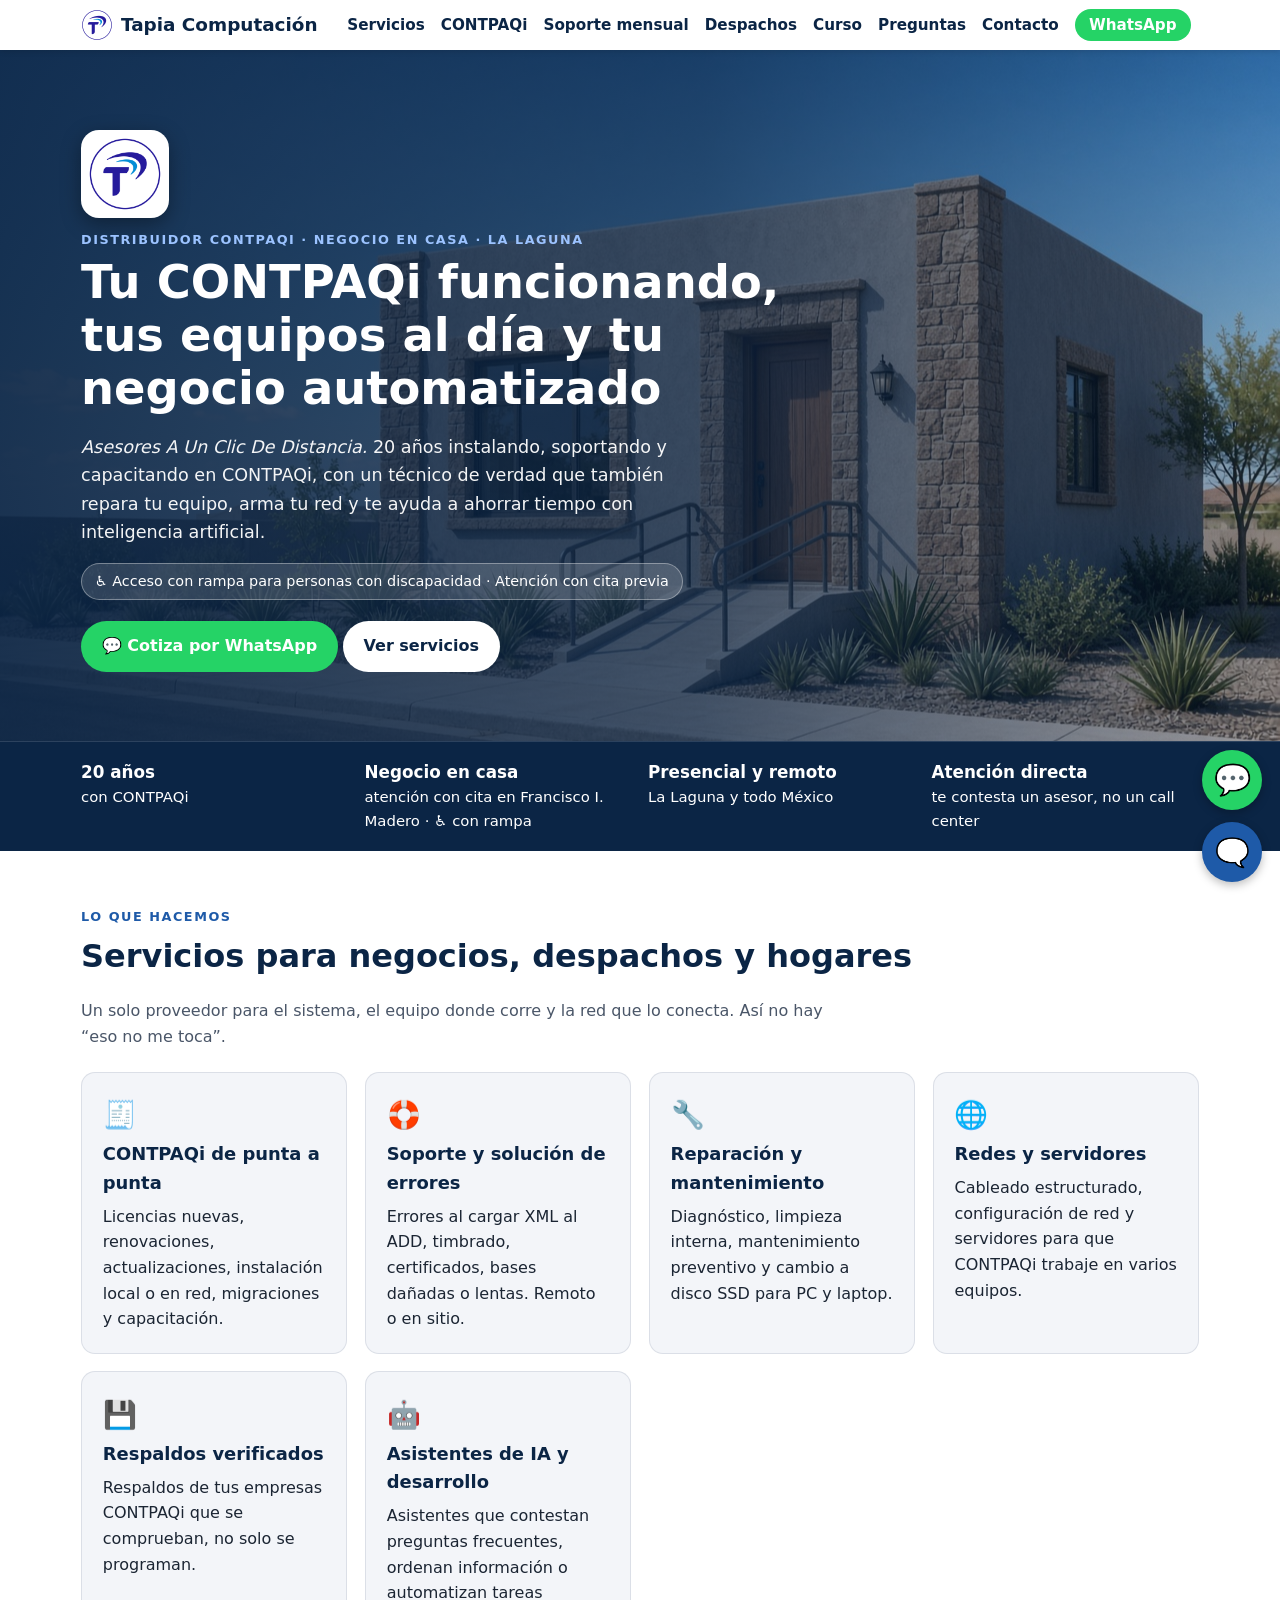
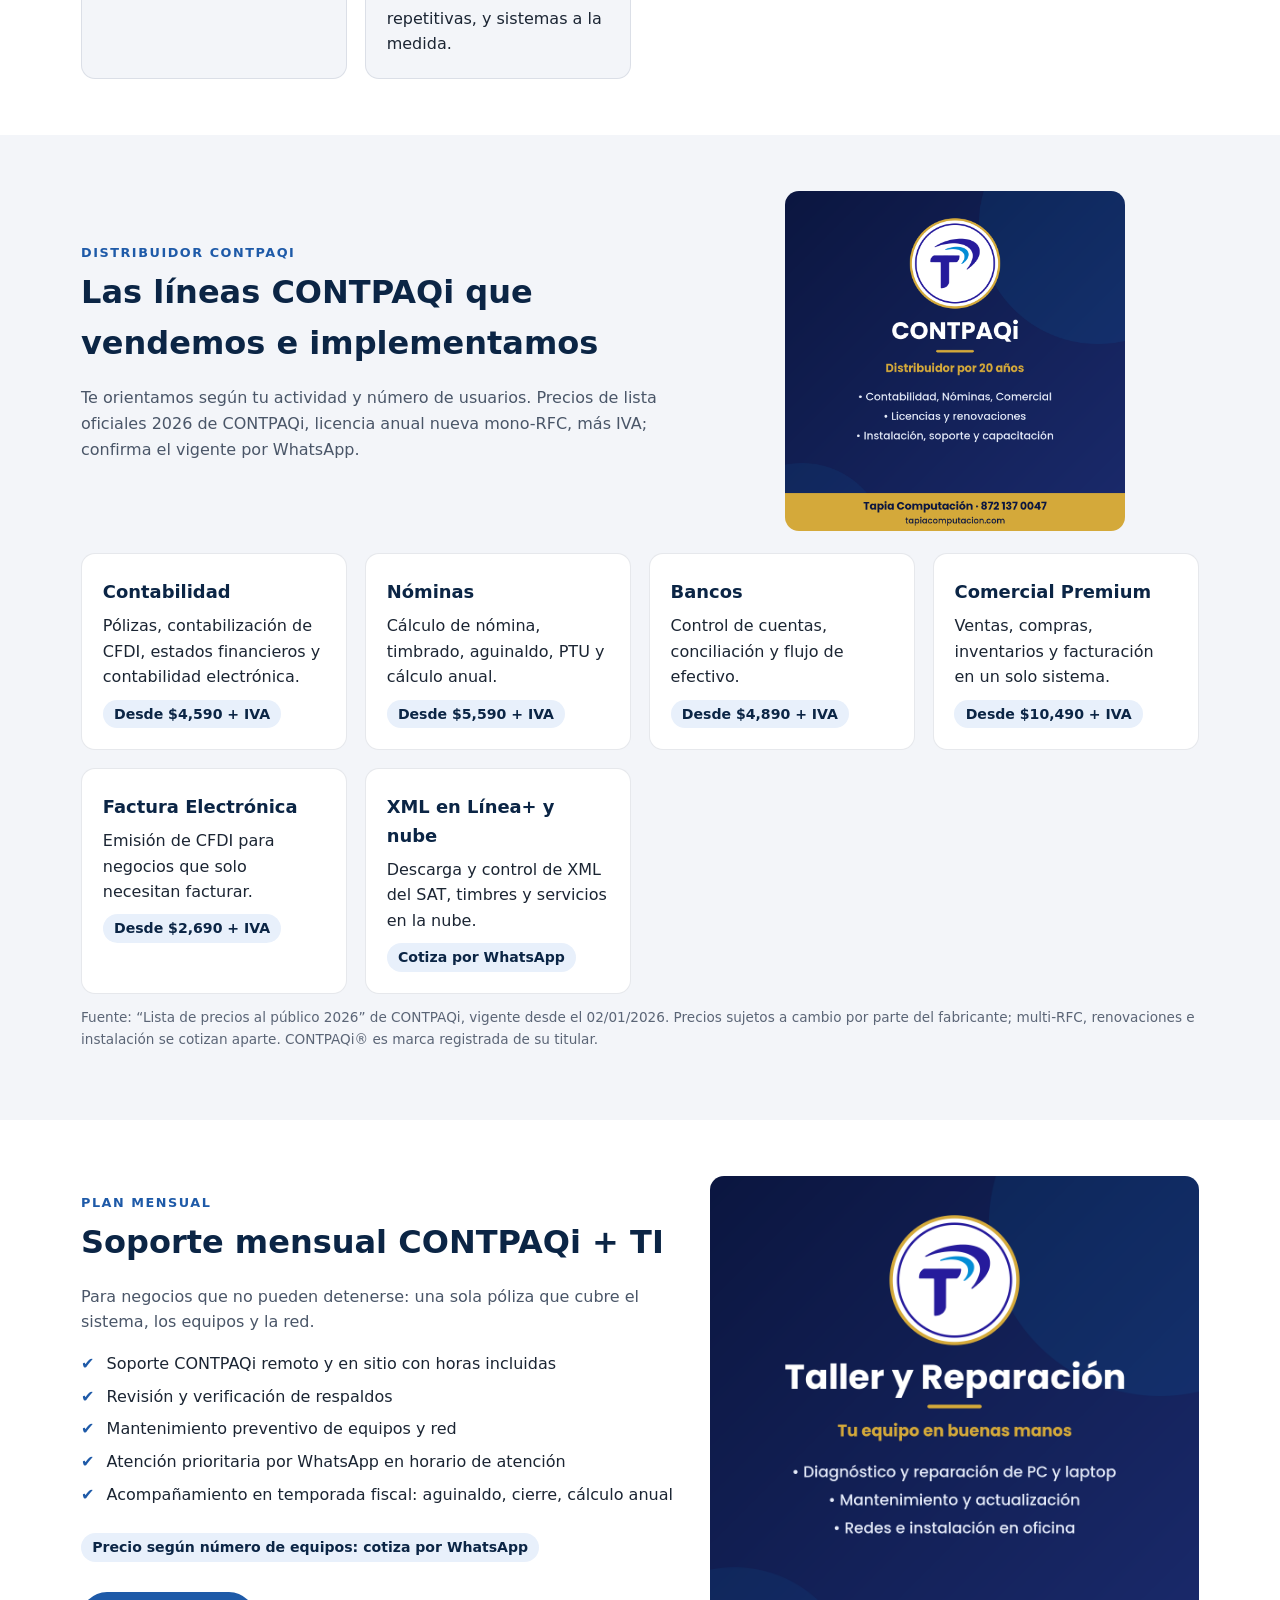
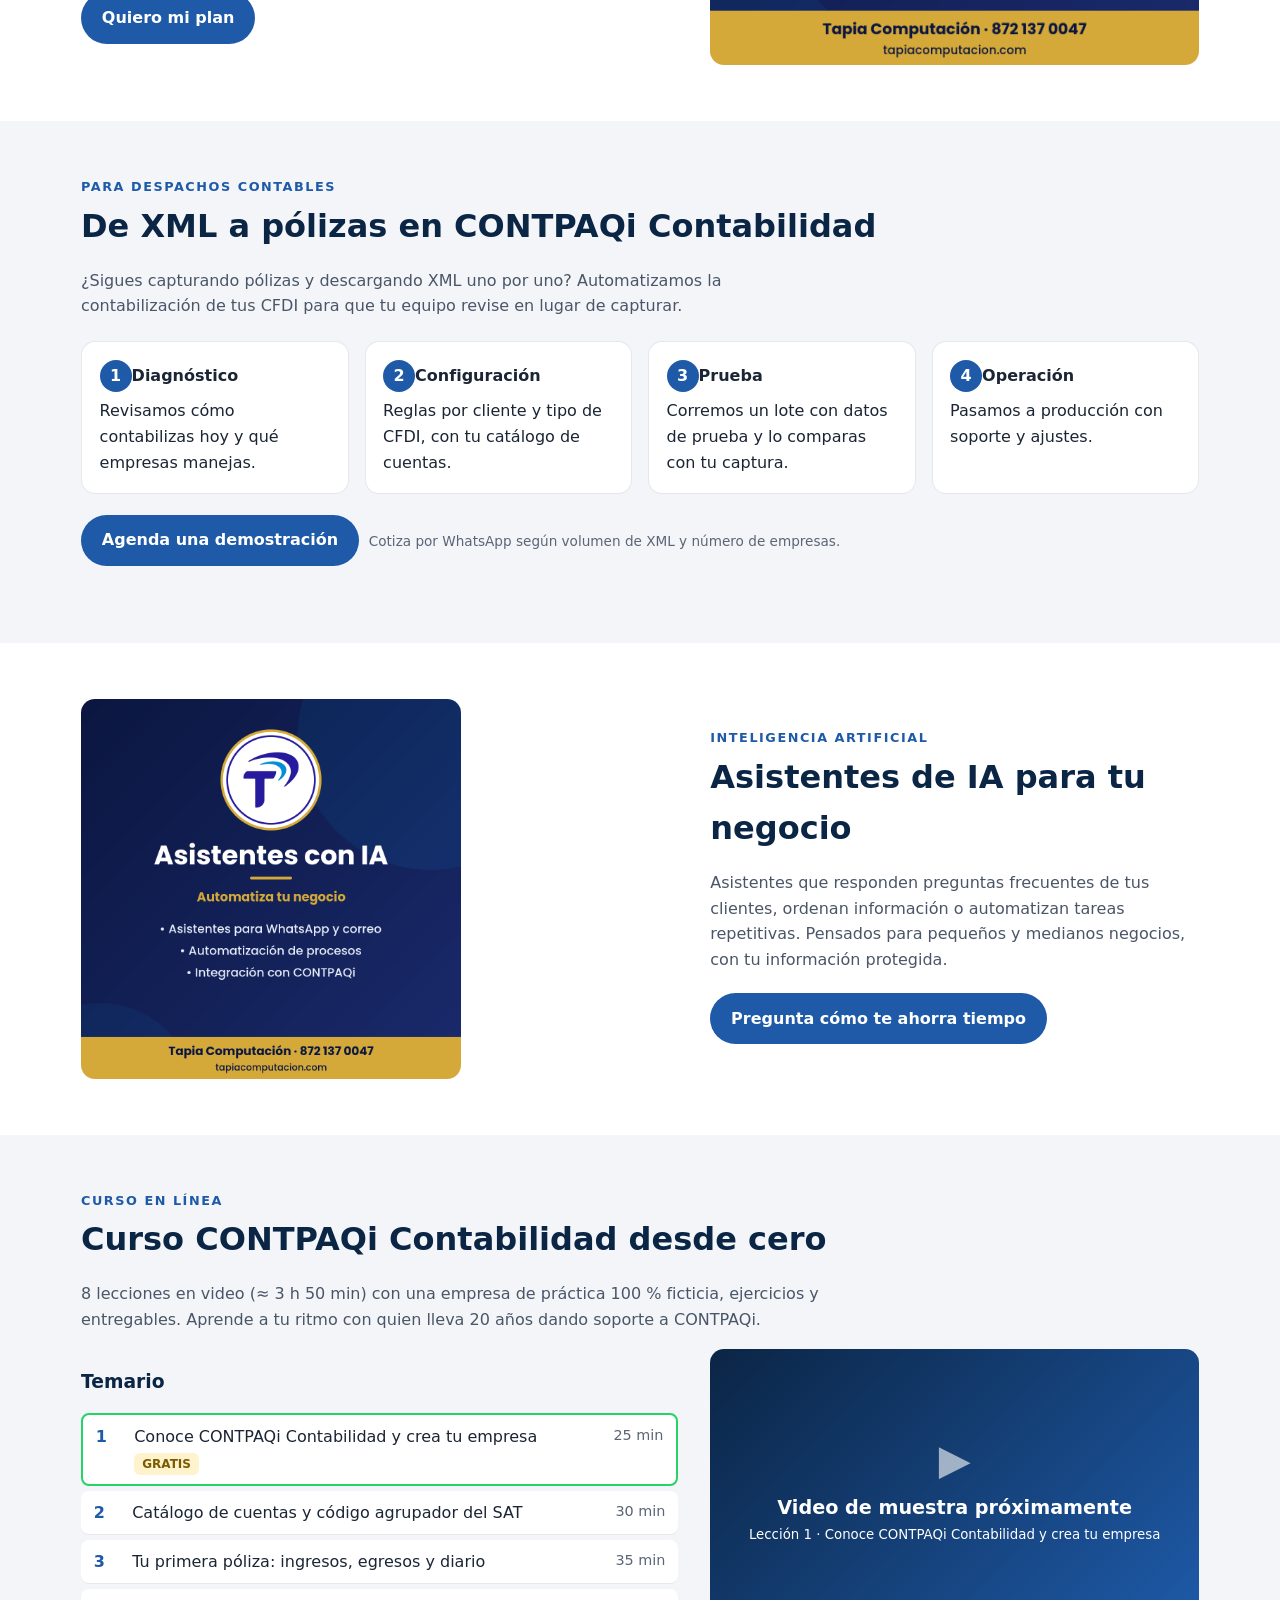
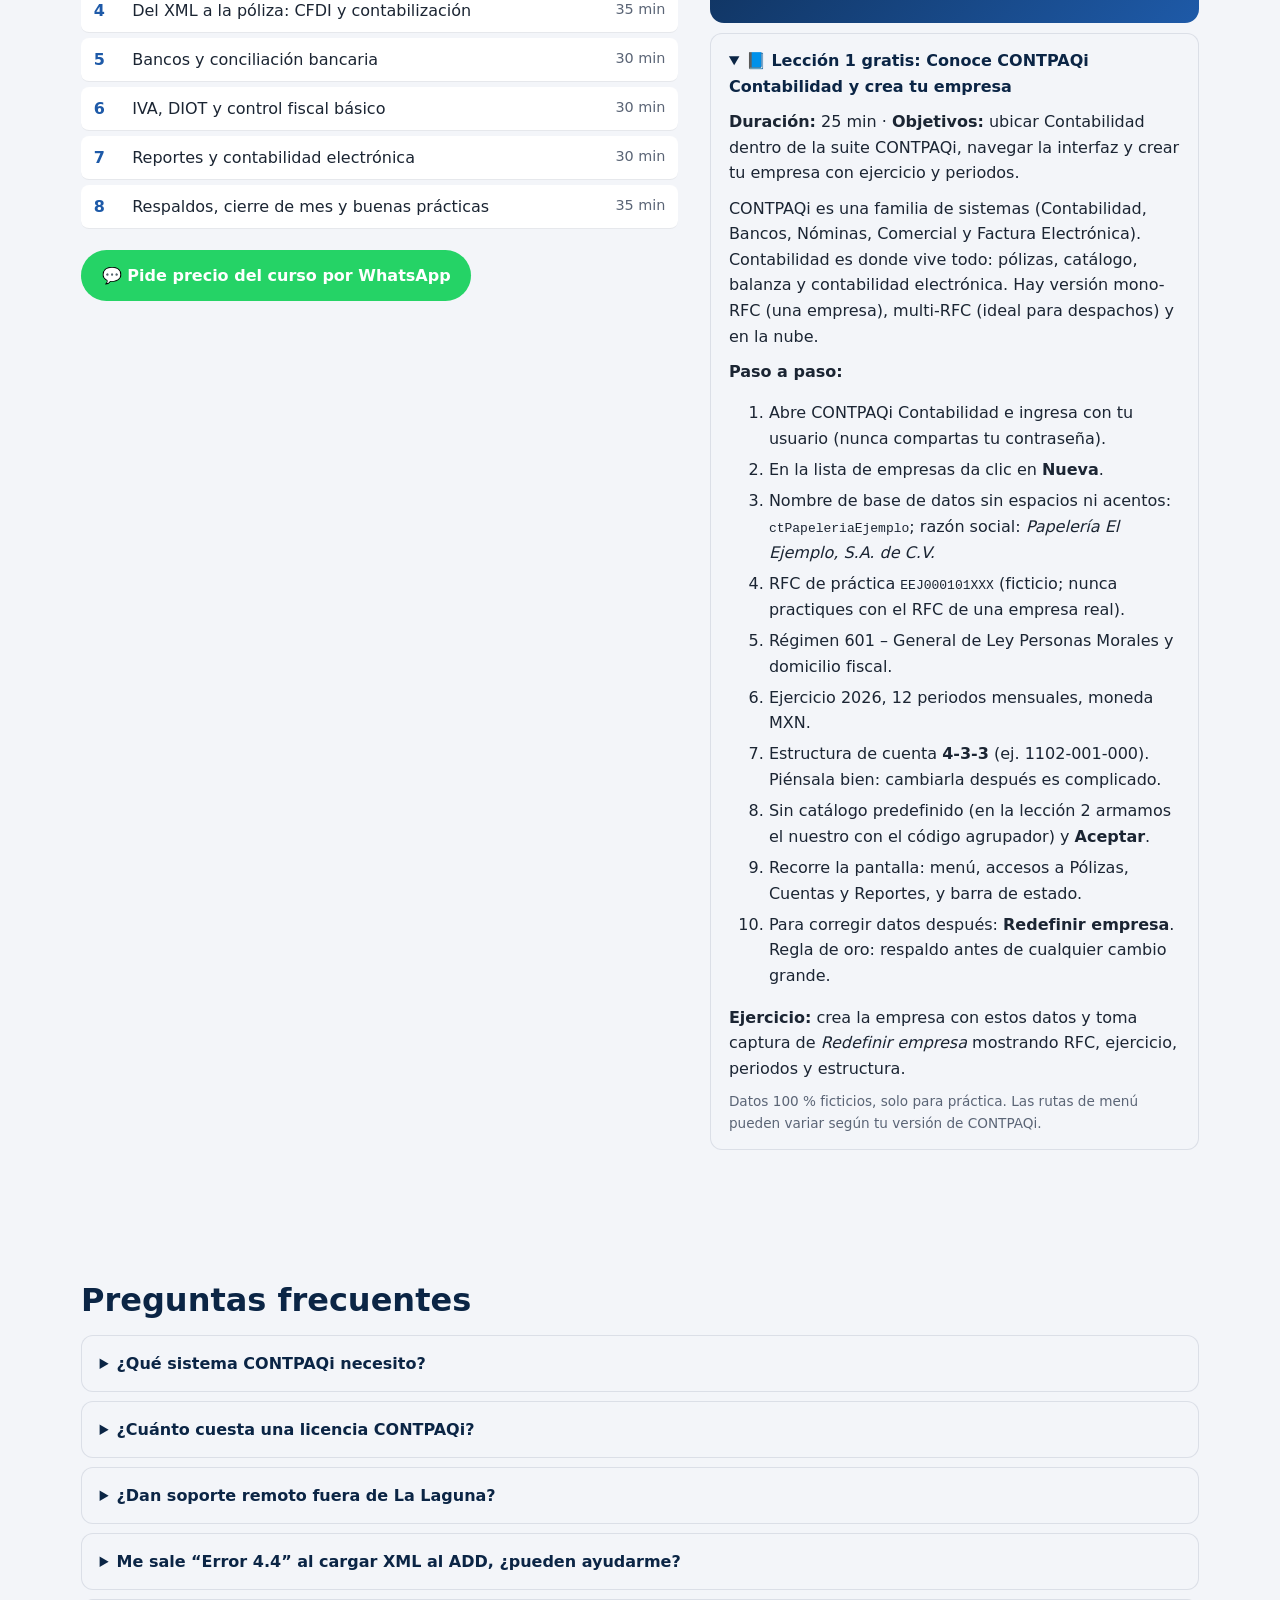
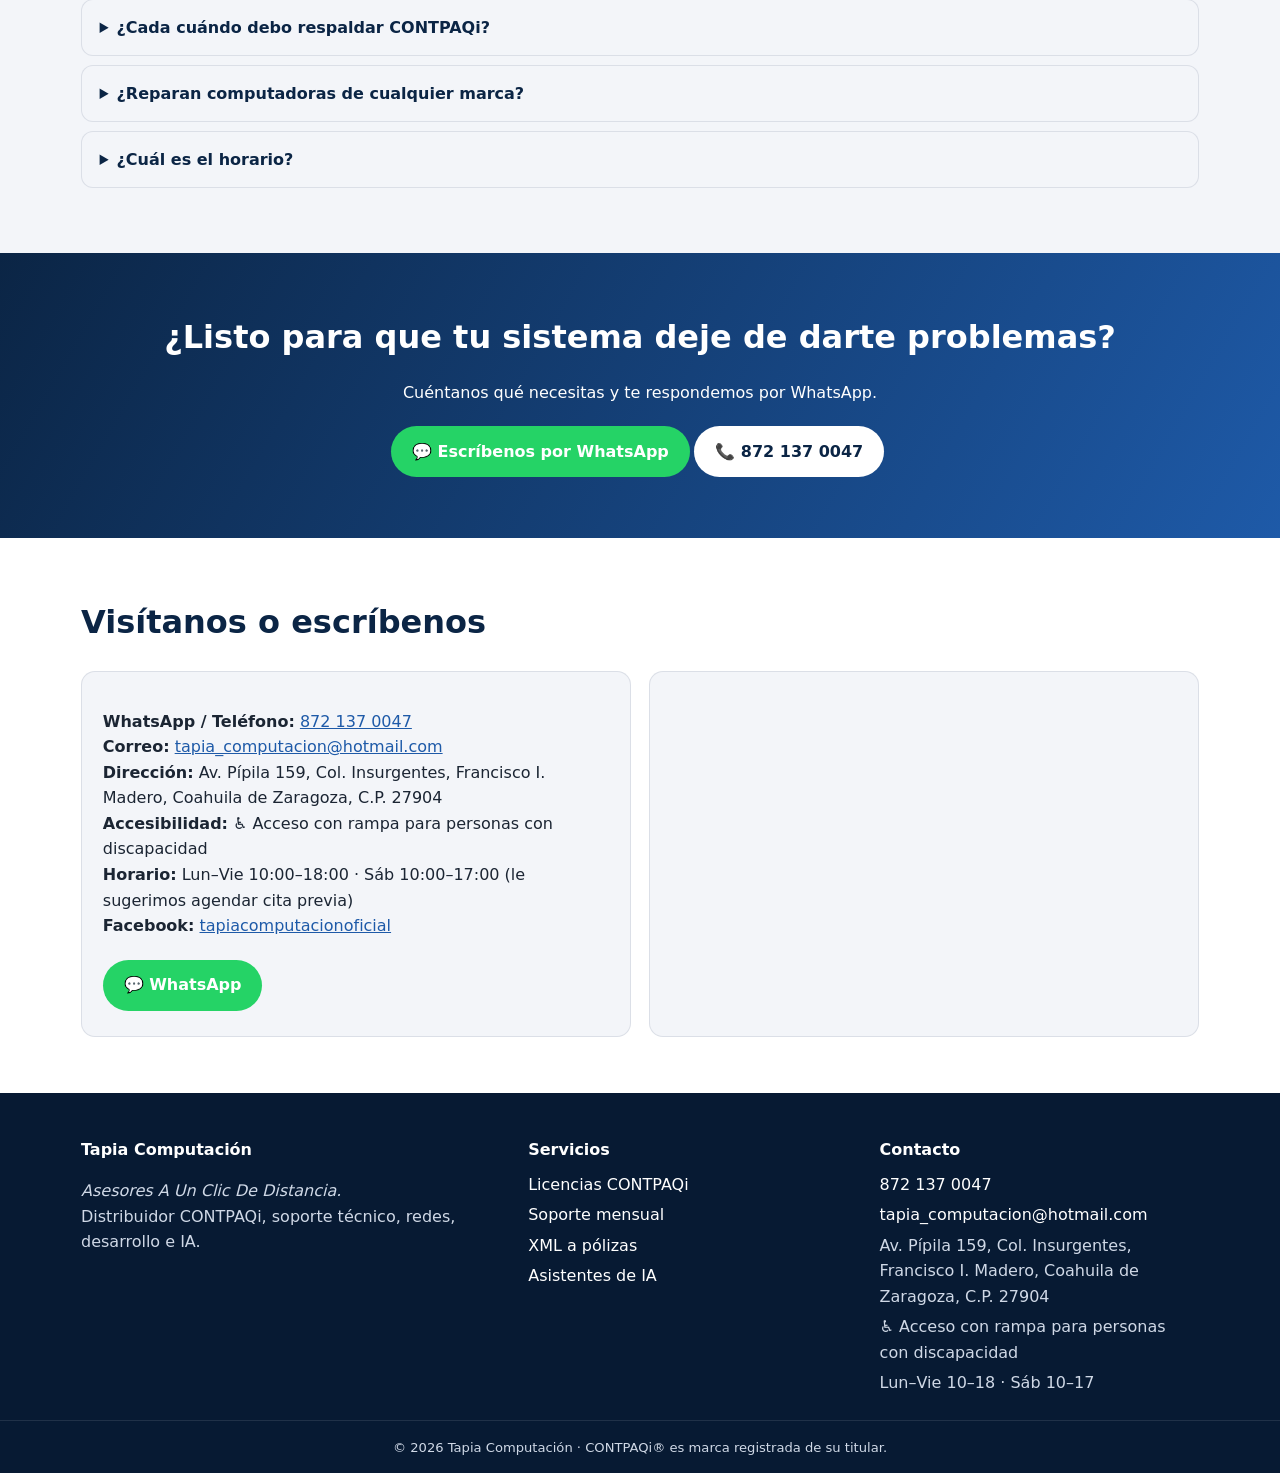
==== index.html @ a8a8212f "Sitio Tapia Computación" ====
<!doctype html><html lang="es-MX"><head><meta charset="utf-8"><meta name="viewport" content="width=device-width,initial-scale=1,viewport-fit=cover">
<title>Tapia Computación | Distribuidor CONTPAQi, soporte técnico y cómputo en Francisco I. Madero, Coahuila</title>
<meta name="description" content="Distribuidor CONTPAQi con 20 años de experiencia en La Laguna: licencias, instalación, soporte mensual, XML a pólizas para despachos, reparación de equipo, redes e IA.">
<meta name="theme-color" content="#0b2545"><link rel="canonical" href="https://tapiacomputacion.com/">
<link rel="icon" href="img/favicon.ico"><link rel="icon" type="image/png" sizes="32x32" href="img/favicon_32.png"><link rel="apple-touch-icon" href="img/apple_touch_icon_180.png">
<meta property="og:type" content="website"><meta property="og:locale" content="es_MX"><meta property="og:site_name" content="Tapia Computación">
<meta property="og:title" content="Tapia Computación — Asesores A Un Clic De Distancia"><meta property="og:description" content="CONTPAQi, soporte técnico, redes e IA para negocios y despachos contables. 20 años de experiencia.">
<meta property="og:image" content="https://tapiacomputacion.com/img/open_graph_1200x630.png"><meta property="og:image:width" content="1200"><meta property="og:image:height" content="630"><meta property="og:url" content="https://tapiacomputacion.com/">
<meta name="twitter:card" content="summary_large_image"><meta name="twitter:image" content="https://tapiacomputacion.com/img/open_graph_1200x630.png">
<script type="application/ld+json">{"@context":"https://schema.org","@type":["LocalBusiness","ProfessionalService"],"@id":"https://tapiacomputacion.com/#negocio","name":"Tapia Computación","slogan":"Asesores A Un Clic De Distancia","url":"https://tapiacomputacion.com/","image":"https://tapiacomputacion.com/img/open_graph_1200x630.png","logo":"https://tapiacomputacion.com/img/favicon_512.png","telephone":"+52 872 137 0047","email":"tapia_computacion@hotmail.com","address":{"@type":"PostalAddress","streetAddress":"Av. Pípila 159, Col. Insurgentes","postalCode":"27904","addressLocality":"Francisco I. Madero","addressRegion":"Coahuila de Zaragoza","addressCountry":"MX"},"areaServed":["Francisco I. Madero","Comarca Lagunera","México (soporte remoto)"],"openingHoursSpecification":[{"@type":"OpeningHoursSpecification","dayOfWeek":["Monday","Tuesday","Wednesday","Thursday","Friday"],"opens":"10:00","closes":"18:00"},{"@type":"OpeningHoursSpecification","dayOfWeek":"Saturday","opens":"10:00","closes":"17:00"}],"sameAs":["https://facebook.com/tapiacomputacionoficial"]}</script>
<script type="application/ld+json">{"@context": "https://schema.org", "@type": "FAQPage", "mainEntity": [{"@type": "Question", "name": "¿Qué sistema CONTPAQi necesito?", "acceptedAnswer": {"@type": "Answer", "text": "Depende de tu actividad: si solo facturas, Factura Electrónica; si vendes con inventario, Comercial Premium; si llevas contabilidad o nómina, Contabilidad y Nóminas. Escríbenos y te orientamos sin costo."}}, {"@type": "Question", "name": "¿Cuánto cuesta una licencia CONTPAQi?", "acceptedAnswer": {"@type": "Answer", "text": "Mostramos el precio de lista oficial “desde” en esta página. El total depende del sistema, mono o multi-RFC, número de usuarios y si es nueva o renovación. Cotiza por WhatsApp y te damos el precio vigente."}}, {"@type": "Question", "name": "¿Dan soporte remoto fuera de La Laguna?", "acceptedAnswer": {"@type": "Answer", "text": "Sí. El soporte CONTPAQi, la capacitación y los asistentes de IA se pueden dar a distancia en todo México. Reparación de equipo y cableado son en sitio o en nuestro negocio en casa, con cita previa."}}, {"@type": "Question", "name": "Me sale “Error 4.4” al cargar XML al ADD, ¿pueden ayudarme?", "acceptedAnswer": {"@type": "Answer", "text": "Sí, es uno de los errores más comunes de CONTPAQi Contabilidad. Lo revisamos de forma remota."}}, {"@type": "Question", "name": "¿Cada cuándo debo respaldar CONTPAQi?", "acceptedAnswer": {"@type": "Answer", "text": "Lo recomendable es diario y comprobar que el respaldo realmente se pueda restaurar. Lo incluimos en el soporte mensual."}}, {"@type": "Question", "name": "¿Reparan computadoras de cualquier marca?", "acceptedAnswer": {"@type": "Answer", "text": "Sí, PC de escritorio y laptops. Primero hacemos el diagnóstico y te decimos qué conviene antes de reparar."}}, {"@type": "Question", "name": "¿Cuál es el horario?", "acceptedAnswer": {"@type": "Answer", "text": "Lunes a viernes de 10:00 a 18:00 y sábado de 10:00 a 17:00."}}]}</script>
<style>
:root{--m:#0b2545;--a:#1e5aa8;--c:#e8f0fb;--g:#f3f5f9;--t:#1b2533;--w:#25d366;--bg:#fff;--card:#f3f5f9}
*{box-sizing:border-box}html{scroll-behavior:smooth;scroll-padding-top:70px}body{margin:0;font-family:system-ui,"Segoe UI",Roboto,sans-serif;color:var(--t);background:var(--bg);line-height:1.6}
a{color:var(--a)}img{max-width:100%;display:block}
header{position:sticky;top:0;background:rgba(255,255,255,.92);backdrop-filter:blur(8px);box-shadow:0 1px 6px #0002;z-index:10}
nav{max-width:1150px;margin:auto;display:flex;align-items:center;justify-content:space-between;padding:.55rem 1rem;gap:1rem}
.logo{display:flex;align-items:center;gap:.5rem;color:var(--m);font-weight:800;font-size:1.15rem;text-decoration:none}.logo img{width:32px;height:32px}
.links a{color:var(--m);text-decoration:none;margin:0 .5rem;font-weight:600;font-size:.95rem}.links a:hover{color:var(--a)}
.ncta{background:var(--w);color:#fff!important;padding:.45rem .9rem;border-radius:20px}
#mt{display:none;background:none;border:0;font-size:1.6rem;color:var(--m)}
.hero{position:relative;background:linear-gradient(90deg,rgba(11,37,69,.93) 0%,rgba(11,37,69,.75) 55%,rgba(11,37,69,.35)),url(img/hero_casa_ilustracion.jpg) center/cover,#0b2545;color:#fff}
.hero .in{max-width:1150px;margin:auto;padding:5rem 1rem 4rem}.hero h1{font-size:clamp(1.8rem,4vw,2.9rem);line-height:1.15;margin:.3rem 0 1rem;max-width:720px}
.hero p{max-width:620px;font-size:1.1rem;opacity:.95}.kicker{text-transform:uppercase;letter-spacing:.12em;font-size:.8rem;font-weight:700;color:#9cc3ff}
.btn{display:inline-block;background:var(--w);color:#fff;padding:.8rem 1.3rem;border-radius:30px;text-decoration:none;font-weight:700;margin:.3rem .3rem .3rem 0;transition:transform .15s,box-shadow .15s}
.btn:hover{transform:translateY(-2px);box-shadow:0 6px 16px #0003}.btn.s{background:#fff;color:var(--m)}.btn.o{background:var(--a)}
.trust{background:var(--m);color:#fff;border-top:1px solid #ffffff22}.trust ul{max-width:1150px;margin:auto;list-style:none;display:grid;grid-template-columns:repeat(4,1fr);gap:1rem;padding:1.1rem 1rem}
.trust li{font-size:.93rem}.trust b{display:block;font-size:1.05rem}
section{max-width:1150px;margin:auto;padding:3.5rem 1rem}h2{color:var(--m);font-size:clamp(1.5rem,3vw,2rem);margin:.2rem 0 .6rem}.lead{max-width:760px;color:#4a5668}
.alt{background:var(--g)}.alt>section{padding-top:3.5rem}
.grid{display:grid;grid-template-columns:repeat(auto-fit,minmax(250px,1fr));gap:1.1rem;margin-top:1.4rem}
.card{background:var(--card);border-radius:14px;padding:1.3rem;border:1px solid #0b25451a;transition:transform .2s,box-shadow .2s}.alt .card{background:#fff}
.card:hover{transform:translateY(-3px);box-shadow:0 10px 24px #0b254518}.card h3{margin:.2rem 0 .4rem;color:var(--m);font-size:1.12rem}.card img{border-radius:10px;margin-bottom:.8rem}
.ic{font-size:1.7rem}.price{display:inline-block;margin-top:.6rem;background:var(--c);color:var(--m);font-weight:700;padding:.2rem .7rem;border-radius:20px;font-size:.88rem}
.split{display:grid;grid-template-columns:1.1fr .9fr;gap:2rem;align-items:center}ul.chk{list-style:none;padding:0}ul.chk li{padding-left:1.6rem;position:relative;margin:.45rem 0}ul.chk li:before{content:"✔";position:absolute;left:0;color:var(--a);font-weight:700}
.steps{counter-reset:s;display:grid;grid-template-columns:repeat(4,1fr);gap:1rem;margin-top:1.4rem}.steps div{counter-increment:s;background:#fff;border-radius:14px;padding:1.1rem;border:1px solid #0b25451a}
.steps div:before{content:counter(s);display:inline-flex;width:32px;height:32px;border-radius:50%;background:var(--a);color:#fff;align-items:center;justify-content:center;font-weight:800;margin-bottom:.4rem}
.note{font-size:.85rem;color:#5b6576}.tag{display:inline-block;background:#fff3cd;color:#7a5b00;font-size:.75rem;font-weight:700;padding:.1rem .5rem;border-radius:6px}
details{background:var(--card);border-radius:12px;padding:.9rem 1.1rem;margin:.6rem 0;border:1px solid #0b25451a}summary{cursor:pointer;font-weight:700;color:var(--m)}details p{margin:.6rem 0 0}
.cta{background:linear-gradient(120deg,var(--m),var(--a));color:#fff;text-align:center}.cta h2{color:#fff}
footer{background:#071a33;color:#cfd8e6}footer .in{max-width:1150px;margin:auto;padding:2.5rem 1rem 1.2rem;display:grid;grid-template-columns:1.3fr 1fr 1fr;gap:2rem}
footer a{color:#fff;text-decoration:none}footer h4{color:#fff;margin:.2rem 0 .6rem}footer ul{list-style:none;padding:0;margin:0}footer li{margin:.3rem 0}.copy{text-align:center;font-size:.82rem;padding:1rem;border-top:1px solid #ffffff1a}
.wa{position:fixed;right:18px;bottom:18px;background:var(--w);color:#fff;width:60px;height:60px;border-radius:50%;display:flex;align-items:center;justify-content:center;font-size:30px;text-decoration:none;box-shadow:0 3px 10px #0004;z-index:20;animation:pulse 2.4s infinite}
@keyframes pulse{0%{box-shadow:0 0 0 0 #25d36699}70%{box-shadow:0 0 0 14px #25d36600}100%{box-shadow:0 0 0 0 #25d36600}}
.rv{opacity:0;transform:translateY(18px);transition:opacity .6s,transform .6s}.rv.on{opacity:1;transform:none}
@media (max-width:860px){.links{display:none;position:absolute;top:100%;left:0;right:0;background:#fff;flex-direction:column;padding:.5rem 1rem 1rem;box-shadow:0 6px 12px #0002}.links.open{display:flex}.links a{padding:.6rem 0}#mt{display:block}
.trust ul,.steps{grid-template-columns:1fr 1fr}.split,footer .in{grid-template-columns:1fr}.hero .in{padding:3.2rem 1rem 2.8rem}}
@media (max-width:480px){.trust ul,.steps{grid-template-columns:1fr}.btn{display:block;text-align:center}}
@media (prefers-reduced-motion:reduce){*{animation:none!important;transition:none!important;scroll-behavior:auto}.rv{opacity:1;transform:none}}
@media print{header,.wa,iframe{display:none}}

.lessons{list-style:none;padding:0;margin:1rem 0;counter-reset:l}.lessons li{counter-increment:l;display:flex;justify-content:space-between;gap:1rem;padding:.55rem .8rem;border-bottom:1px solid #0b25451a;background:#fff;border-radius:8px;margin:.3rem 0}.lessons li:before{content:counter(l);font-weight:800;color:var(--a);min-width:1.4rem}.lessons li span{flex:1}.lessons li em{font-style:normal;color:#5b6576;white-space:nowrap;font-size:.9rem}.lessons li.free{border:2px solid var(--w)}
.vph{aspect-ratio:16/9;background:linear-gradient(135deg,var(--m),var(--a));border-radius:14px;color:#fff;display:flex;flex-direction:column;align-items:center;justify-content:center;text-align:center;padding:1rem}.vph b{font-size:1.2rem}.vph .pl{font-size:2.6rem;opacity:.6}
.demo ol li{margin:.35rem 0}
.tcard{position:relative;padding-top:2.6rem}.badge{position:absolute;top:0;left:0;right:0;background:#d62828;color:#fff;font-weight:800;font-size:.8rem;text-align:center;padding:.35rem;border-radius:14px 14px 0 0;letter-spacing:.03em}.tcard .who{display:flex;align-items:center;gap:.7rem;margin-top:.8rem}.tcard svg{width:52px;height:52px;flex:none}.stars{color:#f4b400}
#cb{position:fixed;right:18px;bottom:18px;width:60px;height:60px;border-radius:50%;border:0;background:var(--a);color:#fff;font-size:28px;cursor:pointer;box-shadow:0 3px 10px #0004;z-index:30}
.wa{bottom:90px!important}
#cw{position:fixed;right:18px;bottom:90px;width:350px;max-width:calc(100vw - 24px);height:470px;max-height:calc(100vh - 110px);background:#efeae2;border-radius:16px;box-shadow:0 10px 30px #0005;z-index:31;display:none;flex-direction:column;overflow:hidden}#cw.open{display:flex}
#cw .hd{background:var(--m);color:#fff;padding:.7rem 1rem;display:flex;justify-content:space-between;align-items:center}#cw .hd small{display:block;opacity:.8;font-size:.75rem}#cw .hd button{background:none;border:0;color:#fff;font-size:1.3rem;cursor:pointer}
#cm{flex:1;overflow-y:auto;padding:.8rem;display:flex;flex-direction:column;gap:.45rem}.mb{max-width:85%;padding:.5rem .7rem;border-radius:10px;font-size:.9rem;line-height:1.4;white-space:pre-line}.mb.b{background:#fff;align-self:flex-start}.mb.u{background:#d9fdd3;align-self:flex-end}
#cq{display:flex;flex-wrap:wrap;gap:.3rem;padding:0 .8rem .4rem}#cq button{border:1px solid var(--a);background:#fff;color:var(--a);border-radius:14px;font-size:.78rem;padding:.2rem .6rem;cursor:pointer}
#cf{display:flex;gap:.4rem;padding:.5rem;background:#f0f2f5}#cf input{flex:1;border:0;border-radius:18px;padding:.5rem .8rem;font:inherit}#cf button{border:0;background:var(--w);color:#fff;border-radius:50%;width:38px;height:38px;cursor:pointer}
#cw .asesor{display:block;margin:0 .8rem .5rem;text-align:center;background:var(--w);color:#fff;border-radius:18px;padding:.4rem;text-decoration:none;font-weight:700;font-size:.85rem}
@media print{#cb,#cw{display:none}}
.hero-logo{width:88px;height:88px;border-radius:18px;background:#fff;padding:6px;box-shadow:0 6px 20px rgba(0,0,0,.35);margin-bottom:.8rem;display:block}.hero-badge{display:table;margin:1rem 0;background:rgba(255,255,255,.14);border:1px solid rgba(255,255,255,.35);padding:.35rem .8rem;border-radius:999px;font-size:.9rem}
</style></head><body>
<header><nav><a class="logo" href="#inicio"><img src="img/favicon_32.png" alt="" width="32" height="32">Tapia Computación</a>
<button id="mt" aria-label="Abrir menú" aria-expanded="false">☰</button>
<div class="links" id="links"><a href="#servicios">Servicios</a><a href="#contpaqi">CONTPAQi</a><a href="#soporte">Soporte mensual</a><a href="#despachos">Despachos</a><a href="#curso">Curso</a><a href="#faq">Preguntas</a><a href="#contacto">Contacto</a><a class="ncta" href="https://wa.me/528721370047?text=Hola%20Tapia%20Computaci%C3%B3n%2C%20quiero%20informes">WhatsApp</a></div></nav></header>
<main>
<!-- Banner: ILUSTRACIÓN generada (no es foto real). Reemplazar img/hero_casa_ilustracion.jpg por una foto real de la fachada cuando esté lista. -->
<div id="inicio" class="hero" role="img" aria-label="Ilustración: fachada de casa remodelada en esquina con rampa de acceso"><div class="in">
<img class="hero-logo" src="img/logo_mini_claro_principal.png" alt="Logo Tapia Computación" width="88" height="88">
<div class="kicker">Distribuidor CONTPAQi · Negocio en casa · La Laguna</div>
<h1>Tu CONTPAQi funcionando, tus equipos al día y tu negocio automatizado</h1>
<p><em>Asesores A Un Clic De Distancia.</em> 20 años instalando, soportando y capacitando en CONTPAQi, con un técnico de verdad que también repara tu equipo, arma tu red y te ayuda a ahorrar tiempo con inteligencia artificial.</p>
<div class="hero-badge">♿ Acceso con rampa para personas con discapacidad · Atención con cita previa</div>
<a class="btn" href="https://wa.me/528721370047?text=Hola%2C%20quiero%20una%20cotizaci%C3%B3n">💬 Cotiza por WhatsApp</a><a class="btn s" href="#servicios">Ver servicios</a>
</div></div>
<div class="trust"><ul>
<li><b>20 años</b>con CONTPAQi</li><li><b>Negocio en casa</b>atención con cita en Francisco I. Madero · ♿ con rampa</li><li><b>Presencial y remoto</b>La Laguna y todo México</li><li><b>Atención directa</b>te contesta un asesor, no un call center</li></ul></div>

<section id="servicios" class="rv"><div class="kicker" style="color:var(--a)">Lo que hacemos</div><h2>Servicios para negocios, despachos y hogares</h2>
<p class="lead">Un solo proveedor para el sistema, el equipo donde corre y la red que lo conecta. Así no hay “eso no me toca”.</p>
<div class="grid">
<div class="card"><div class="ic">🧾</div><h3>CONTPAQi de punta a punta</h3>Licencias nuevas, renovaciones, actualizaciones, instalación local o en red, migraciones y capacitación.</div>
<div class="card"><div class="ic">🛟</div><h3>Soporte y solución de errores</h3>Errores al cargar XML al ADD, timbrado, certificados, bases dañadas o lentas. Remoto o en sitio.</div>
<div class="card"><div class="ic">🔧</div><h3>Reparación y mantenimiento</h3>Diagnóstico, limpieza interna, mantenimiento preventivo y cambio a disco SSD para PC y laptop.</div>
<div class="card"><div class="ic">🌐</div><h3>Redes y servidores</h3>Cableado estructurado, configuración de red y servidores para que CONTPAQi trabaje en varios equipos.</div>
<div class="card"><div class="ic">💾</div><h3>Respaldos verificados</h3>Respaldos de tus empresas CONTPAQi que se comprueban, no solo se programan.</div>
<div class="card"><div class="ic">🤖</div><h3>Asistentes de IA y desarrollo</h3>Asistentes que contestan preguntas frecuentes, ordenan información o automatizan tareas repetitivas, y sistemas a la medida.</div>
</div></section>

<div class="alt"><section id="contpaqi" class="rv"><div class="split"><div>
<div class="kicker" style="color:var(--a)">Distribuidor CONTPAQi</div><h2>Las líneas CONTPAQi que vendemos e implementamos</h2>
<p class="lead">Te orientamos según tu actividad y número de usuarios. Precios de lista oficiales 2026 de CONTPAQi, licencia anual nueva mono-RFC, más IVA; confirma el vigente por WhatsApp.</p></div>
<img src="img/post_contpaqi_1080.png" alt="CONTPAQi con Tapia Computación" loading="lazy" style="border-radius:14px;max-width:340px;justify-self:center"></div>
<div class="grid">
<div class="card"><h3>Contabilidad</h3>Pólizas, contabilización de CFDI, estados financieros y contabilidad electrónica.<br><span class="price">Desde $4,590 + IVA</span></div>
<div class="card"><h3>Nóminas</h3>Cálculo de nómina, timbrado, aguinaldo, PTU y cálculo anual.<br><span class="price">Desde $5,590 + IVA</span></div>
<div class="card"><h3>Bancos</h3>Control de cuentas, conciliación y flujo de efectivo.<br><span class="price">Desde $4,890 + IVA</span></div>
<div class="card"><h3>Comercial Premium</h3>Ventas, compras, inventarios y facturación en un solo sistema.<br><span class="price">Desde $10,490 + IVA</span></div>
<div class="card"><h3>Factura Electrónica</h3>Emisión de CFDI para negocios que solo necesitan facturar.<br><span class="price">Desde $2,690 + IVA</span></div>
<div class="card"><h3>XML en Línea+ y nube</h3>Descarga y control de XML del SAT, timbres y servicios en la nube.<br><span class="price">Cotiza por WhatsApp</span></div>
</div><p class="note">Fuente: “Lista de precios al público 2026” de CONTPAQi, vigente desde el 02/01/2026. Precios sujetos a cambio por parte del fabricante; multi-RFC, renovaciones e instalación se cotizan aparte. CONTPAQi® es marca registrada de su titular.</p></section></div>

<section id="soporte" class="rv"><div class="split"><div>
<div class="kicker" style="color:var(--a)">Plan mensual</div><h2>Soporte mensual CONTPAQi + TI</h2>
<p class="lead">Para negocios que no pueden detenerse: una sola póliza que cubre el sistema, los equipos y la red.</p>
<ul class="chk"><li>Soporte CONTPAQi remoto y en sitio con horas incluidas</li><li>Revisión y verificación de respaldos</li><li>Mantenimiento preventivo de equipos y red</li><li>Atención prioritaria por WhatsApp en horario de atención</li><li>Acompañamiento en temporada fiscal: aguinaldo, cierre, cálculo anual</li></ul>
<span class="price">Precio según número de equipos: cotiza por WhatsApp</span><br><br>
<a class="btn o" href="https://wa.me/528721370047?text=Hola%2C%20me%20interesa%20el%20soporte%20mensual">Quiero mi plan</a></div>
<img src="img/post_taller_1080.png" alt="Área de trabajo de Tapia Computación" loading="lazy" style="border-radius:14px"></div></section>

<div class="alt"><section id="despachos" class="rv"><div class="kicker" style="color:var(--a)">Para despachos contables</div><h2>De XML a pólizas en CONTPAQi Contabilidad</h2>
<p class="lead">¿Sigues capturando pólizas y descargando XML uno por uno? Automatizamos la contabilización de tus CFDI para que tu equipo revise en lugar de capturar.</p>
<div class="steps"><div><b>Diagnóstico</b><br>Revisamos cómo contabilizas hoy y qué empresas manejas.</div><div><b>Configuración</b><br>Reglas por cliente y tipo de CFDI, con tu catálogo de cuentas.</div><div><b>Prueba</b><br>Corremos un lote con datos de prueba y lo comparas con tu captura.</div><div><b>Operación</b><br>Pasamos a producción con soporte y ajustes.</div></div>
<p><a class="btn o" href="https://wa.me/528721370047?text=Hola%2C%20soy%20despacho%20y%20me%20interesa%20XML%20a%20p%C3%B3lizas">Agenda una demostración</a> <span class="note">Cotiza por WhatsApp según volumen de XML y número de empresas.</span></p></section></div>

<section id="ia" class="rv"><div class="split"><img src="img/post_ia_1080.png" alt="Asistentes de inteligencia artificial" loading="lazy" style="border-radius:14px;max-width:380px">
<div><div class="kicker" style="color:var(--a)">Inteligencia artificial</div><h2>Asistentes de IA para tu negocio</h2>
<p class="lead">Asistentes que responden preguntas frecuentes de tus clientes, ordenan información o automatizan tareas repetitivas. Pensados para pequeños y medianos negocios, con tu información protegida.</p>
<a class="btn o" href="https://wa.me/528721370047?text=Hola%2C%20quiero%20saber%20c%C3%B3mo%20la%20IA%20puede%20ayudar%20a%20mi%20negocio">Pregunta cómo te ahorra tiempo</a></div></div></section>


<div class="alt"><section id="curso" class="rv"><div class="kicker" style="color:var(--a)">Curso en línea</div><h2>Curso CONTPAQi Contabilidad desde cero</h2>
<p class="lead">8 lecciones en video (≈ 3 h 50 min) con una empresa de práctica 100 % ficticia, ejercicios y entregables. Aprende a tu ritmo con quien lleva 20 años dando soporte a CONTPAQi.</p>
<div class="split" style="align-items:start"><div><h3 style="color:var(--m);margin-bottom:0">Temario</h3><ol class="lessons"><li class=free><span>Conoce CONTPAQi Contabilidad y crea tu empresa <span class=tag>GRATIS</span></span><em>25 min</em></li><li><span>Catálogo de cuentas y código agrupador del SAT</span><em>30 min</em></li><li><span>Tu primera póliza: ingresos, egresos y diario</span><em>35 min</em></li><li><span>Del XML a la póliza: CFDI y contabilización</span><em>35 min</em></li><li><span>Bancos y conciliación bancaria</span><em>30 min</em></li><li><span>IVA, DIOT y control fiscal básico</span><em>30 min</em></li><li><span>Reportes y contabilidad electrónica</span><em>30 min</em></li><li><span>Respaldos, cierre de mes y buenas prácticas</span><em>35 min</em></li></ol>
<a class="btn" href="https://wa.me/528721370047?text=Hola%2C%20quiero%20precio%20e%20informes%20del%20curso%20CONTPAQi%20Contabilidad%20desde%20cero">💬 Pide precio del curso por WhatsApp</a></div>
<div class="demo"><div class="vph" role="img" aria-label="Video de muestra próximamente"><div class="pl">▶</div><b>Video de muestra próximamente</b><small>Lección 1 · Conoce CONTPAQi Contabilidad y crea tu empresa</small></div>
<details open><summary>📘 Lección 1 gratis: Conoce CONTPAQi Contabilidad y crea tu empresa</summary>
<p><b>Duración:</b> 25 min · <b>Objetivos:</b> ubicar Contabilidad dentro de la suite CONTPAQi, navegar la interfaz y crear tu empresa con ejercicio y periodos.</p>
<p>CONTPAQi es una familia de sistemas (Contabilidad, Bancos, Nóminas, Comercial y Factura Electrónica). Contabilidad es donde vive todo: pólizas, catálogo, balanza y contabilidad electrónica. Hay versión mono-RFC (una empresa), multi-RFC (ideal para despachos) y en la nube.</p>
<p><b>Paso a paso:</b></p><ol>
<li>Abre CONTPAQi Contabilidad e ingresa con tu usuario (nunca compartas tu contraseña).</li>
<li>En la lista de empresas da clic en <b>Nueva</b>.</li>
<li>Nombre de base de datos sin espacios ni acentos: <code>ctPapeleriaEjemplo</code>; razón social: <i>Papelería El Ejemplo, S.A. de C.V.</i></li>
<li>RFC de práctica <code>EEJ000101XXX</code> (ficticio; nunca practiques con el RFC de una empresa real).</li>
<li>Régimen 601 – General de Ley Personas Morales y domicilio fiscal.</li>
<li>Ejercicio 2026, 12 periodos mensuales, moneda MXN.</li>
<li>Estructura de cuenta <b>4-3-3</b> (ej. 1102-001-000). Piénsala bien: cambiarla después es complicado.</li>
<li>Sin catálogo predefinido (en la lección 2 armamos el nuestro con el código agrupador) y <b>Aceptar</b>.</li>
<li>Recorre la pantalla: menú, accesos a Pólizas, Cuentas y Reportes, y barra de estado.</li>
<li>Para corregir datos después: <b>Redefinir empresa</b>. Regla de oro: respaldo antes de cualquier cambio grande.</li></ol>
<p><b>Ejercicio:</b> crea la empresa con estos datos y toma captura de <i>Redefinir empresa</i> mostrando RFC, ejercicio, periodos y estructura.</p>
<p class="note">Datos 100 % ficticios, solo para práctica. Las rutas de menú pueden variar según tu versión de CONTPAQi.</p></details></div></div></section></div>



<div class="alt"><section id="faq" class="rv"><h2>Preguntas frecuentes</h2>
<div id="faqs">
<details><summary>¿Qué sistema CONTPAQi necesito?</summary><p>Depende de tu actividad: si solo facturas, Factura Electrónica; si vendes con inventario, Comercial Premium; si llevas contabilidad o nómina, Contabilidad y Nóminas. Escríbenos y te orientamos sin costo.</p></details>
<details><summary>¿Cuánto cuesta una licencia CONTPAQi?</summary><p>Mostramos el precio de lista oficial “desde” en esta página. El total depende del sistema, mono o multi-RFC, número de usuarios y si es nueva o renovación. Cotiza por WhatsApp y te damos el precio vigente.</p></details>
<details><summary>¿Dan soporte remoto fuera de La Laguna?</summary><p>Sí. El soporte CONTPAQi, la capacitación y los asistentes de IA se pueden dar a distancia en todo México. Reparación de equipo y cableado son en sitio o en nuestro negocio en casa, con cita previa.</p></details>
<details><summary>Me sale “Error 4.4” al cargar XML al ADD, ¿pueden ayudarme?</summary><p>Sí, es uno de los errores más comunes de CONTPAQi Contabilidad. Lo revisamos de forma remota.</p></details>
<details><summary>¿Cada cuándo debo respaldar CONTPAQi?</summary><p>Lo recomendable es diario y comprobar que el respaldo realmente se pueda restaurar. Lo incluimos en el soporte mensual.</p></details>
<details><summary>¿Reparan computadoras de cualquier marca?</summary><p>Sí, PC de escritorio y laptops. Primero hacemos el diagnóstico y te decimos qué conviene antes de reparar.</p></details>
<details><summary>¿Cuál es el horario?</summary><p>Lunes a viernes de 10:00 a 18:00 y sábado de 10:00 a 17:00.</p></details>
</div></section></div>

<div class="cta"><section class="rv"><h2>¿Listo para que tu sistema deje de darte problemas?</h2><p>Cuéntanos qué necesitas y te respondemos por WhatsApp.</p>
<a class="btn" href="https://wa.me/528721370047?text=Hola%20Tapia%20Computaci%C3%B3n%2C%20quiero%20informes">💬 Escríbenos por WhatsApp</a><a class="btn s" href="tel:+528721370047">📞 872 137 0047</a></section></div>

<section id="contacto" class="rv"><h2>Visítanos o escríbenos</h2><div class="grid"><div class="card">
<p><b>WhatsApp / Teléfono:</b> <a href="tel:+528721370047">872 137 0047</a><br><b>Correo:</b> <a href="mailto:tapia_computacion@hotmail.com">tapia_computacion@hotmail.com</a><br>
<b>Dirección:</b> Av. Pípila 159, Col. Insurgentes, Francisco I. Madero, Coahuila de Zaragoza, C.P. 27904<br><b>Accesibilidad:</b> ♿ Acceso con rampa para personas con discapacidad<br><b>Horario:</b> Lun–Vie 10:00–18:00 · Sáb 10:00–17:00 (le sugerimos agendar cita previa)<br>
<b>Facebook:</b> <a href="https://facebook.com/tapiacomputacionoficial" rel="noopener">tapiacomputacionoficial</a></p><a class="btn" href="https://wa.me/528721370047">💬 WhatsApp</a></div>
<div class="card" style="padding:0;overflow:hidden"><iframe title="Mapa de Tapia Computación" style="width:100%;height:300px;border:0;display:block" loading="lazy" src="https://www.google.com/maps?q=Av.+P%C3%ADpila+159,+Col.+Insurgentes,+27904+Francisco+I.+Madero,+Coahuila+de+Zaragoza&output=embed"></iframe></div></div></section>
</main>
<footer><div class="in"><div><h4>Tapia Computación</h4><p><em>Asesores A Un Clic De Distancia.</em><br>Distribuidor CONTPAQi, soporte técnico, redes, desarrollo e IA.</p></div>
<div><h4>Servicios</h4><ul><li><a href="#contpaqi">Licencias CONTPAQi</a></li><li><a href="#soporte">Soporte mensual</a></li><li><a href="#despachos">XML a pólizas</a></li><li><a href="#ia">Asistentes de IA</a></li></ul></div>
<div><h4>Contacto</h4><ul><li><a href="tel:+528721370047">872 137 0047</a></li><li><a href="mailto:tapia_computacion@hotmail.com">tapia_computacion@hotmail.com</a></li><li>Av. Pípila 159, Col. Insurgentes, Francisco I. Madero, Coahuila de Zaragoza, C.P. 27904</li><li>♿ Acceso con rampa para personas con discapacidad</li><li>Lun–Vie 10–18 · Sáb 10–17</li></ul></div></div>
<div class="copy">© 2026 Tapia Computación · CONTPAQi® es marca registrada de su titular.</div></footer>
<a class="wa" href="https://wa.me/528721370047?text=Hola%20Tapia%20Computaci%C3%B3n%2C%20quiero%20informes" aria-label="Escríbenos por WhatsApp">💬</a>
<script>
const mt=document.getElementById('mt'),l=document.getElementById('links');mt.onclick=()=>{const o=l.classList.toggle('open');mt.setAttribute('aria-expanded',o)};l.querySelectorAll('a').forEach(a=>a.onclick=()=>l.classList.remove('open'));
const io='IntersectionObserver'in window?new IntersectionObserver(e=>e.forEach(x=>{if(x.isIntersecting){x.target.classList.add('on');io.unobserve(x.target)}}),{threshold:.08}):null;
document.querySelectorAll('.rv').forEach(s=>io?io.observe(s):s.classList.add('on'));
</script>
<button id="cb" aria-label="Abrir chat de ayuda" aria-expanded="false">🗨️</button>
<div id="cw" role="dialog" aria-label="Chat de Tapia Computación"><div class="hd"><div><b>Asistente Tapia Computación</b><small>Responde al momento · asistente automático</small></div><button id="cx" aria-label="Cerrar chat">✕</button></div>
<div id="cm" aria-live="polite"></div><div id="cq"><button>Precios CONTPAQi</button><button>Curso</button><button>Licencias Office</button><button>Horario</button><button>Dirección</button></div>
<a id="ca" class="asesor" target="_blank" rel="noopener" href="https://wa.me/528721370047">💬 Te paso con un asesor (WhatsApp)</a>
<form id="cf"><input id="ci" placeholder="Escribe tu pregunta…" autocomplete="off" aria-label="Tu pregunta"><button aria-label="Enviar">➤</button></form></div>
<script>
(()=>{const W='https://wa.me/528721370047?text=',cw=document.getElementById('cw'),cb=document.getElementById('cb'),cm=document.getElementById('cm'),ci=document.getElementById('ci'),ca=document.getElementById('ca'),log=[];
const R=[
[/hola|buen(os|as)|que tal|qué tal/,'¡Hola! 👋 ¿Qué tal? Soy el asistente de Tapia Computación. Pregúntame por CONTPAQi, el curso, licencias de Office, reparación de equipo, horario o dirección.'],
[/curso|aprend|clase|capacita|leccion|lección/,'📘 Curso CONTPAQi Contabilidad desde cero: 8 lecciones en video (≈3 h 50 min) con empresa de práctica, ejercicios y entregables. ¡La Lección 1 es gratis aquí en la página (sección Curso)! Para el precio, te paso con un asesor por WhatsApp 😉'],
[/office|licencia digital|licencias digital|windows/,'💻 Licencia digital de Office: $1,500. Importante: 1 PC · válida mientras no formatees. Para otras licencias digitales pregunta precio con un asesor.'],
[/nomina|nómina/,'CONTPAQi Nóminas: desde $5,590 + IVA (precio de lista 2026). Incluye cálculo, timbrado, aguinaldo, PTU y cálculo anual.'],
[/banco|concilia/,'CONTPAQi Bancos: desde $4,890 + IVA (precio de lista 2026).'],
[/comercial|inventario/,'CONTPAQi Comercial Premium: desde $10,490 + IVA (precio de lista 2026). Ventas, compras, inventarios y facturación.'],
[/factura|cfdi|timbr/,'CONTPAQi Factura Electrónica: desde $2,690 + IVA (precio de lista 2026), para quien solo necesita facturar.'],
[/contabilidad/,'CONTPAQi Contabilidad: desde $4,590 + IVA (precio de lista 2026). Pólizas, CFDI, estados financieros y contabilidad electrónica.'],
[/contpaq|precio|cuanto|cuánto|cuesta|costo|licencia/,'Precios de lista CONTPAQi 2026 (desde, + IVA):\n• Factura Electrónica $2,690\n• Contabilidad $4,590\n• Bancos $4,890\n• Nóminas $5,590\n• Comercial Premium $10,490\nMulti-RFC, renovaciones e instalación se cotizan aparte.'],
[/xml|poliza|póliza|despacho|error 4\.4|add/,'Para despachos pasamos tus XML a pólizas en CONTPAQi Contabilidad y resolvemos errores como el 4.4 del ADD, de forma remota. Un asesor te cotiza según tu volumen.'],
[/soporte|remoto/,'Damos soporte CONTPAQi presencial en La Laguna y remoto en todo México, también soporte mensual con respaldos incluidos.'],
[/repar|compu|laptop|equipo|\bred(es)?\b|cable|lent/,'🔧 Reparamos PC y laptops de cualquier marca, redes y cableado. Primero diagnosticamos y te decimos qué conviene antes de reparar.'],
[/horario|hora|abren|cierran|abierto/,'🕙 Horario: Lun–Vie 10:00–18:00 · Sáb 10:00–17:00.'],
[/direcci|donde|dónde|ubica|tienda|local/,'📍 Av. Pípila 159, Col. Insurgentes, Francisco I. Madero, Coahuila de Zaragoza, C.P. 27904. Atendemos en nuestro negocio en casa, de preferencia con cita previa. ♿ Acceso con rampa para personas con discapacidad. ¡Con gusto le esperamos!'],
[/\bia\b|inteligencia|\bbot|automatiz/,'🤖 Hacemos asistentes de IA para tu negocio: responden a tus clientes y automatizan tareas repetitivas.'],
[/gracias|\bok\b|\bva\b|perfecto/,'¡Con gusto! Aquí andamos, a un clic de distancia 🙌']];
const norm=s=>s.toLowerCase();
function answer(q){const n=norm(q);for(const[r,a]of R)if(r.test(n))return a;return null}
function add(t,c){const d=document.createElement('div');d.className='mb '+c;d.textContent=t;cm.appendChild(d);cm.scrollTop=cm.scrollHeight;log.push((c=='u'?'Yo: ':'Asistente: ')+t);upd()}
function upd(){const u=log.filter(x=>x.startsWith('Yo: ')).slice(-5).join('\n');ca.href=W+encodeURIComponent('Hola Tapia Computación, vengo del chat de la página.'+(u?'\n'+u:''))}
function ask(q){q=q.trim();if(!q)return;add(q,'u');const a=answer(q);add(a||'Mmm, esa mejor te la contesta un asesor 🙂 Dale clic en “Te paso con un asesor” y te seguimos por WhatsApp con lo que ya platicamos.','b')}
window.tapiaChat={answer,ask};
let first=true;cb.onclick=()=>{const o=cw.classList.toggle('open');cb.setAttribute('aria-expanded',o);if(o&&first){first=false;add('¡Hola! 👋 Soy el asistente de Tapia Computación. ¿En qué te ayudo? Pregúntame por CONTPAQi, el curso, licencias de Office, horario o dirección.','b')}if(o)ci.focus()};
document.getElementById('cx').onclick=()=>{cw.classList.remove('open');cb.setAttribute('aria-expanded',false)};
document.getElementById('cf').onsubmit=e=>{e.preventDefault();ask(ci.value);ci.value=''};
document.querySelectorAll('#cq button').forEach(b=>b.onclick=()=>ask(b.textContent));})();
</script>
</body></html>
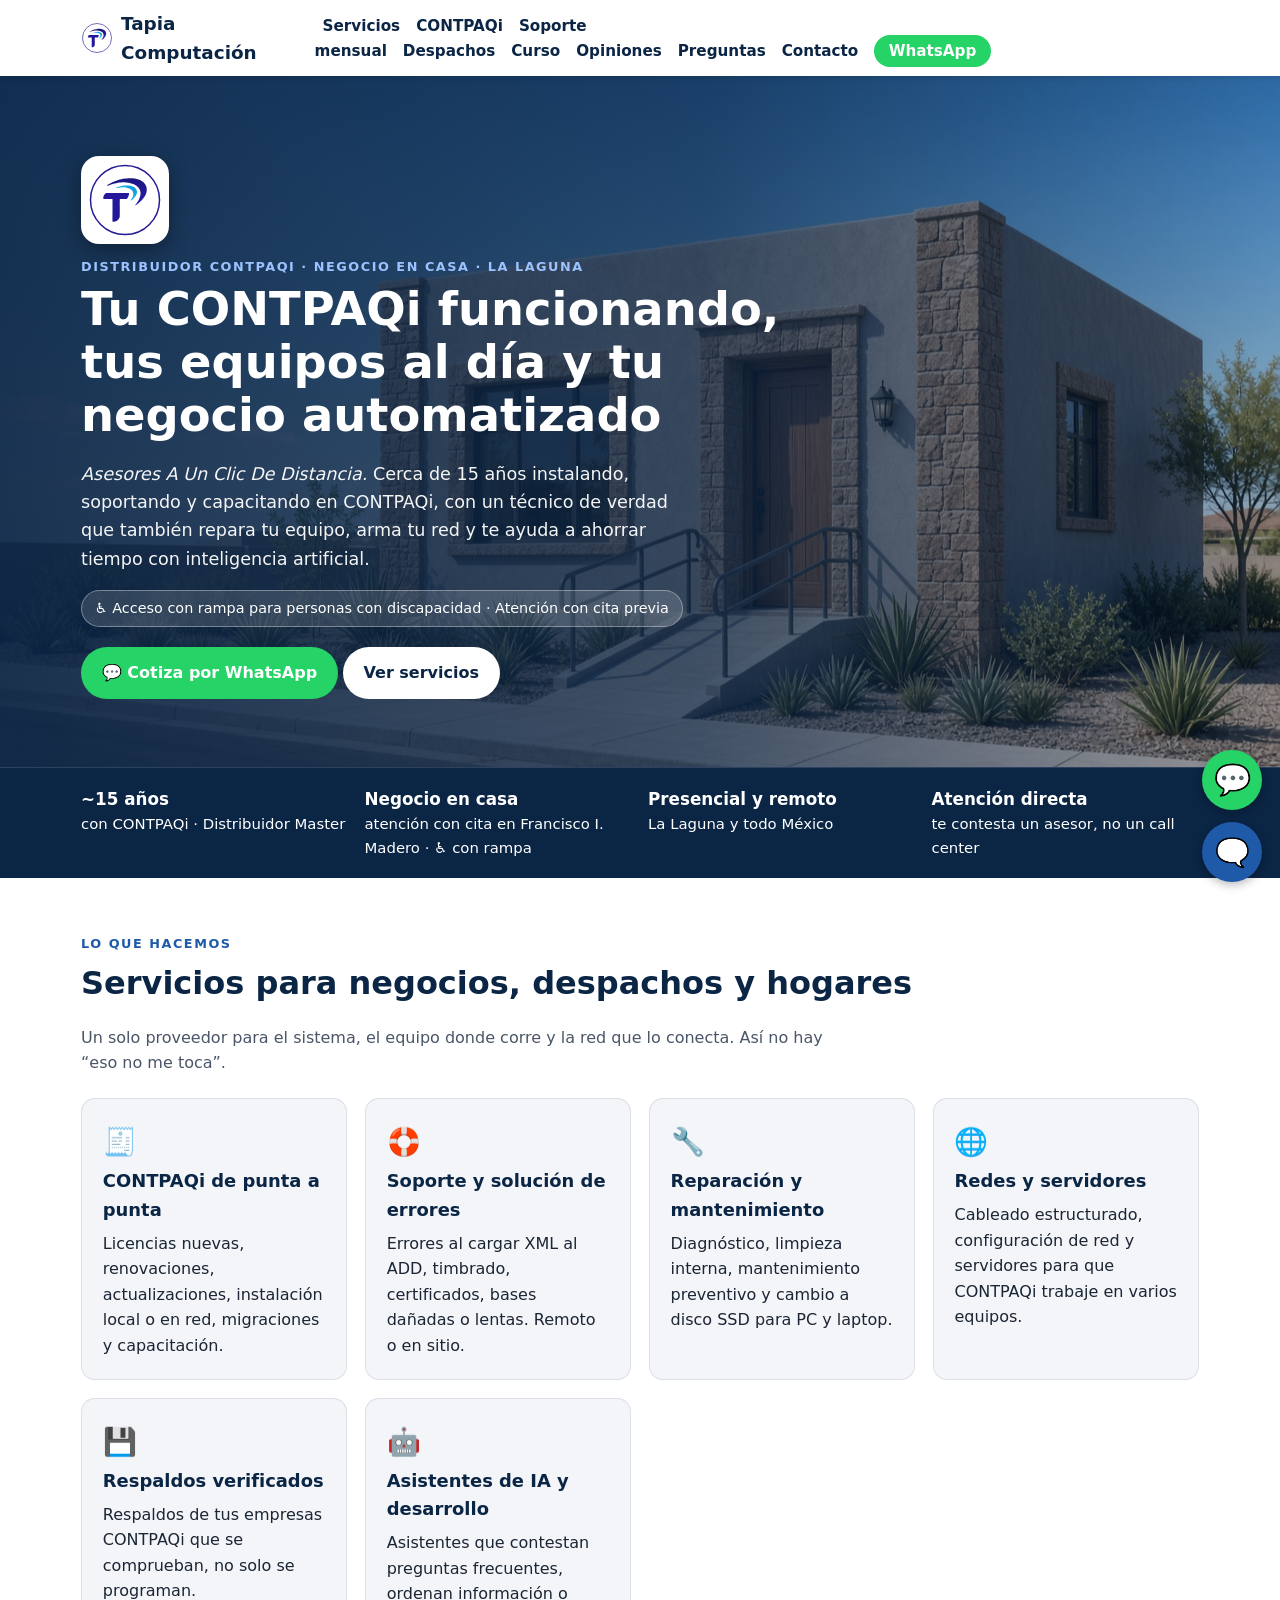
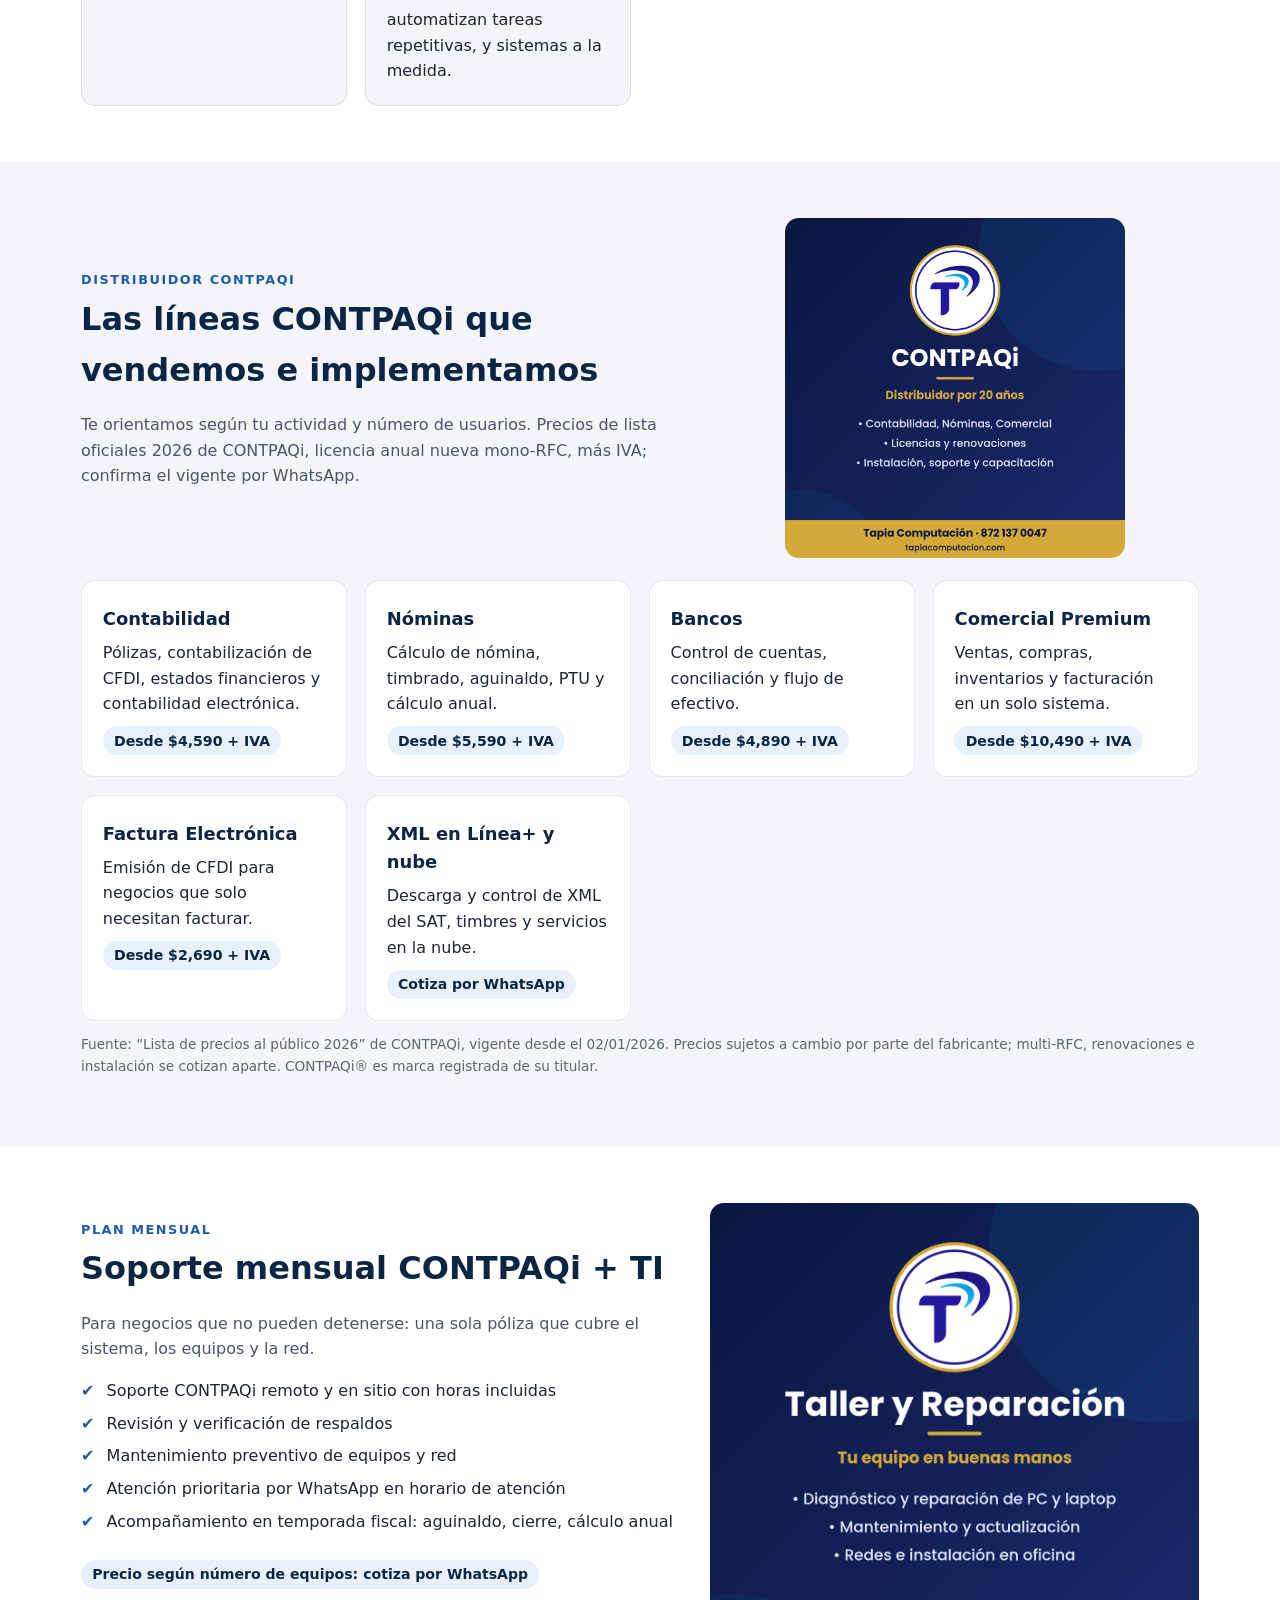
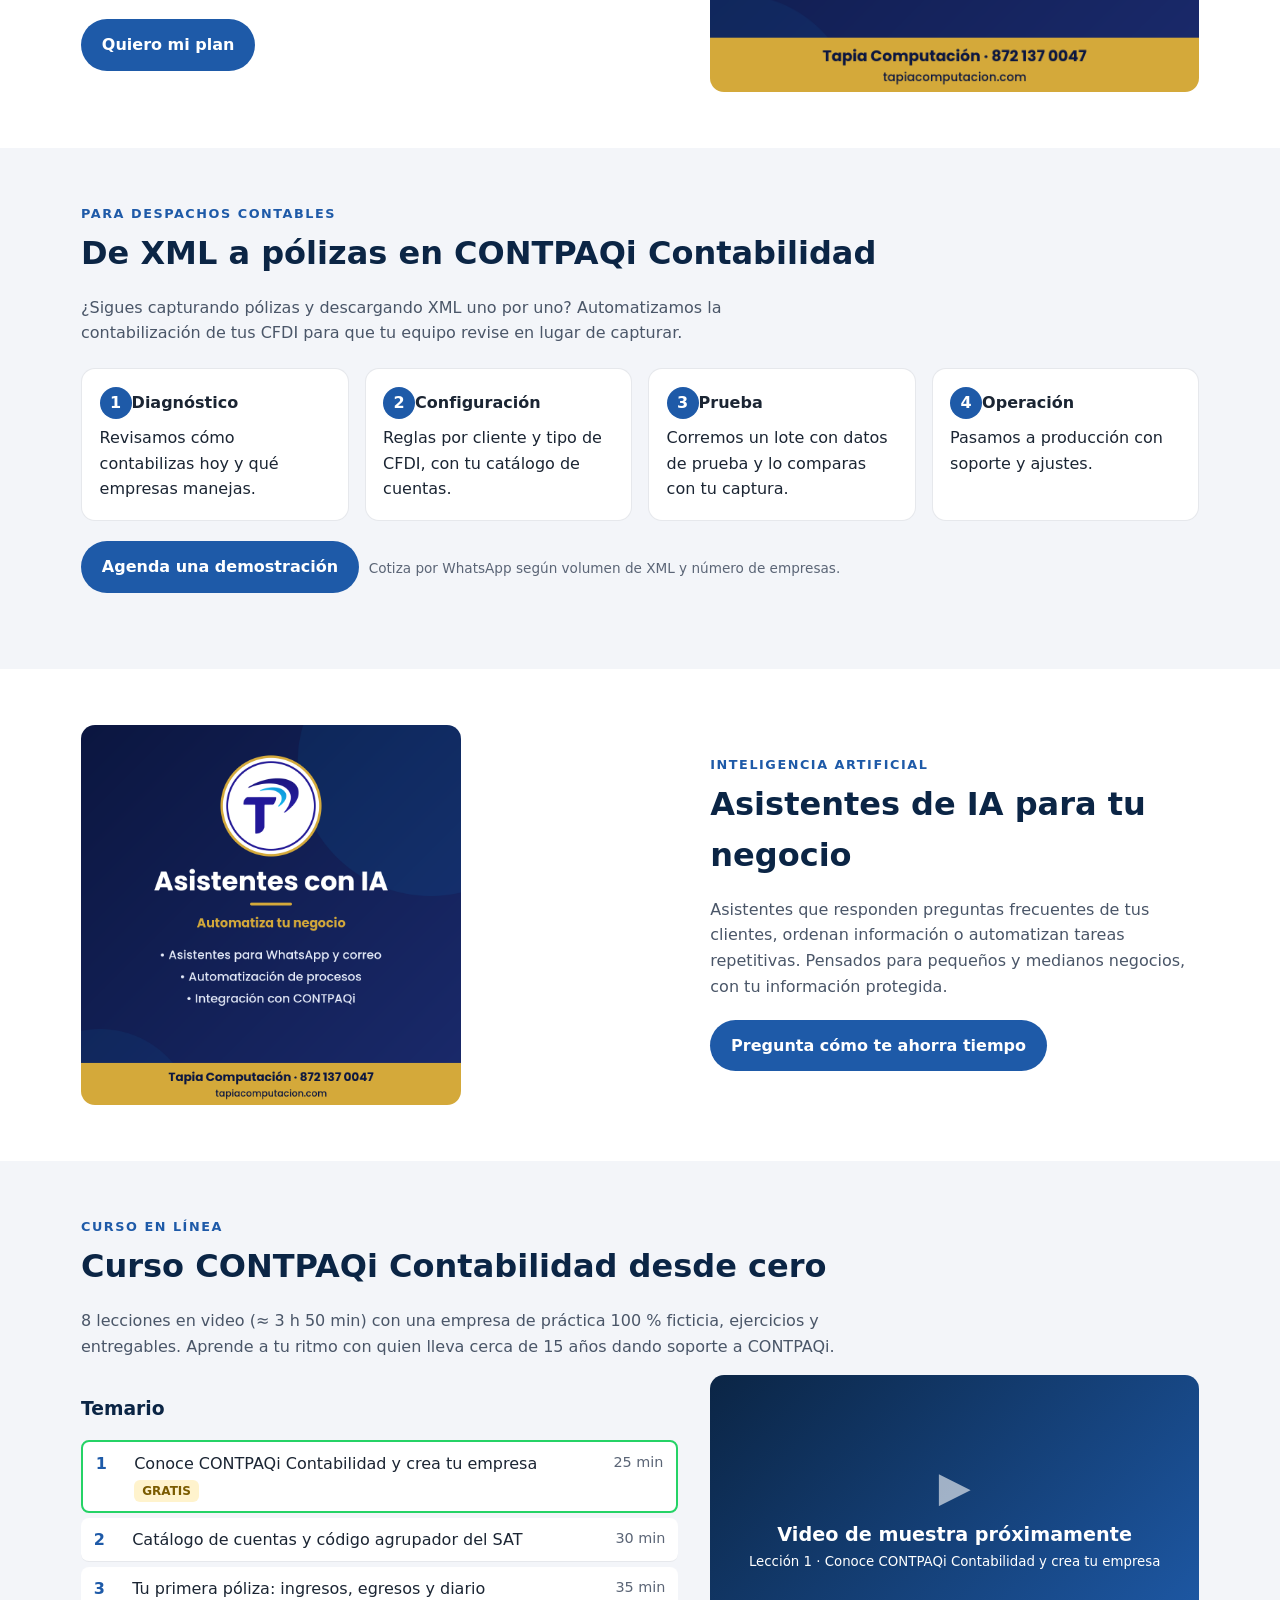
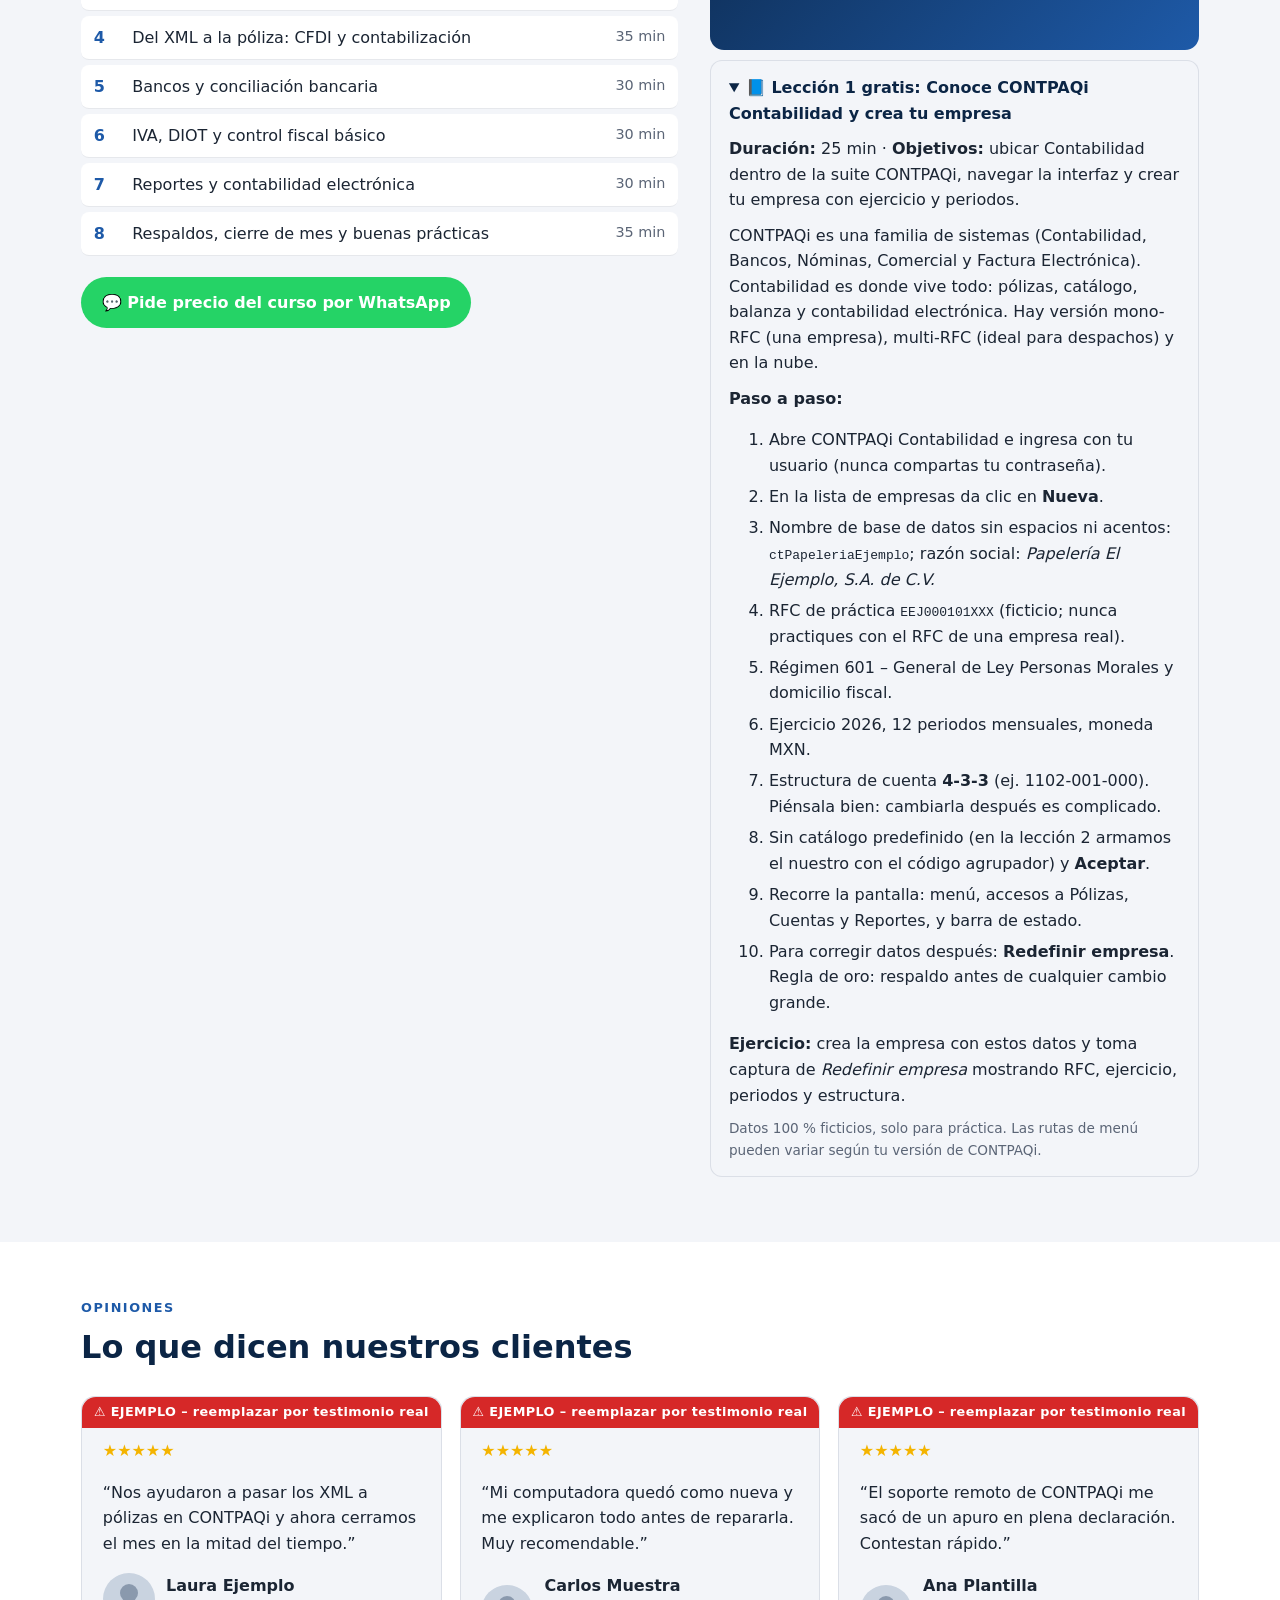
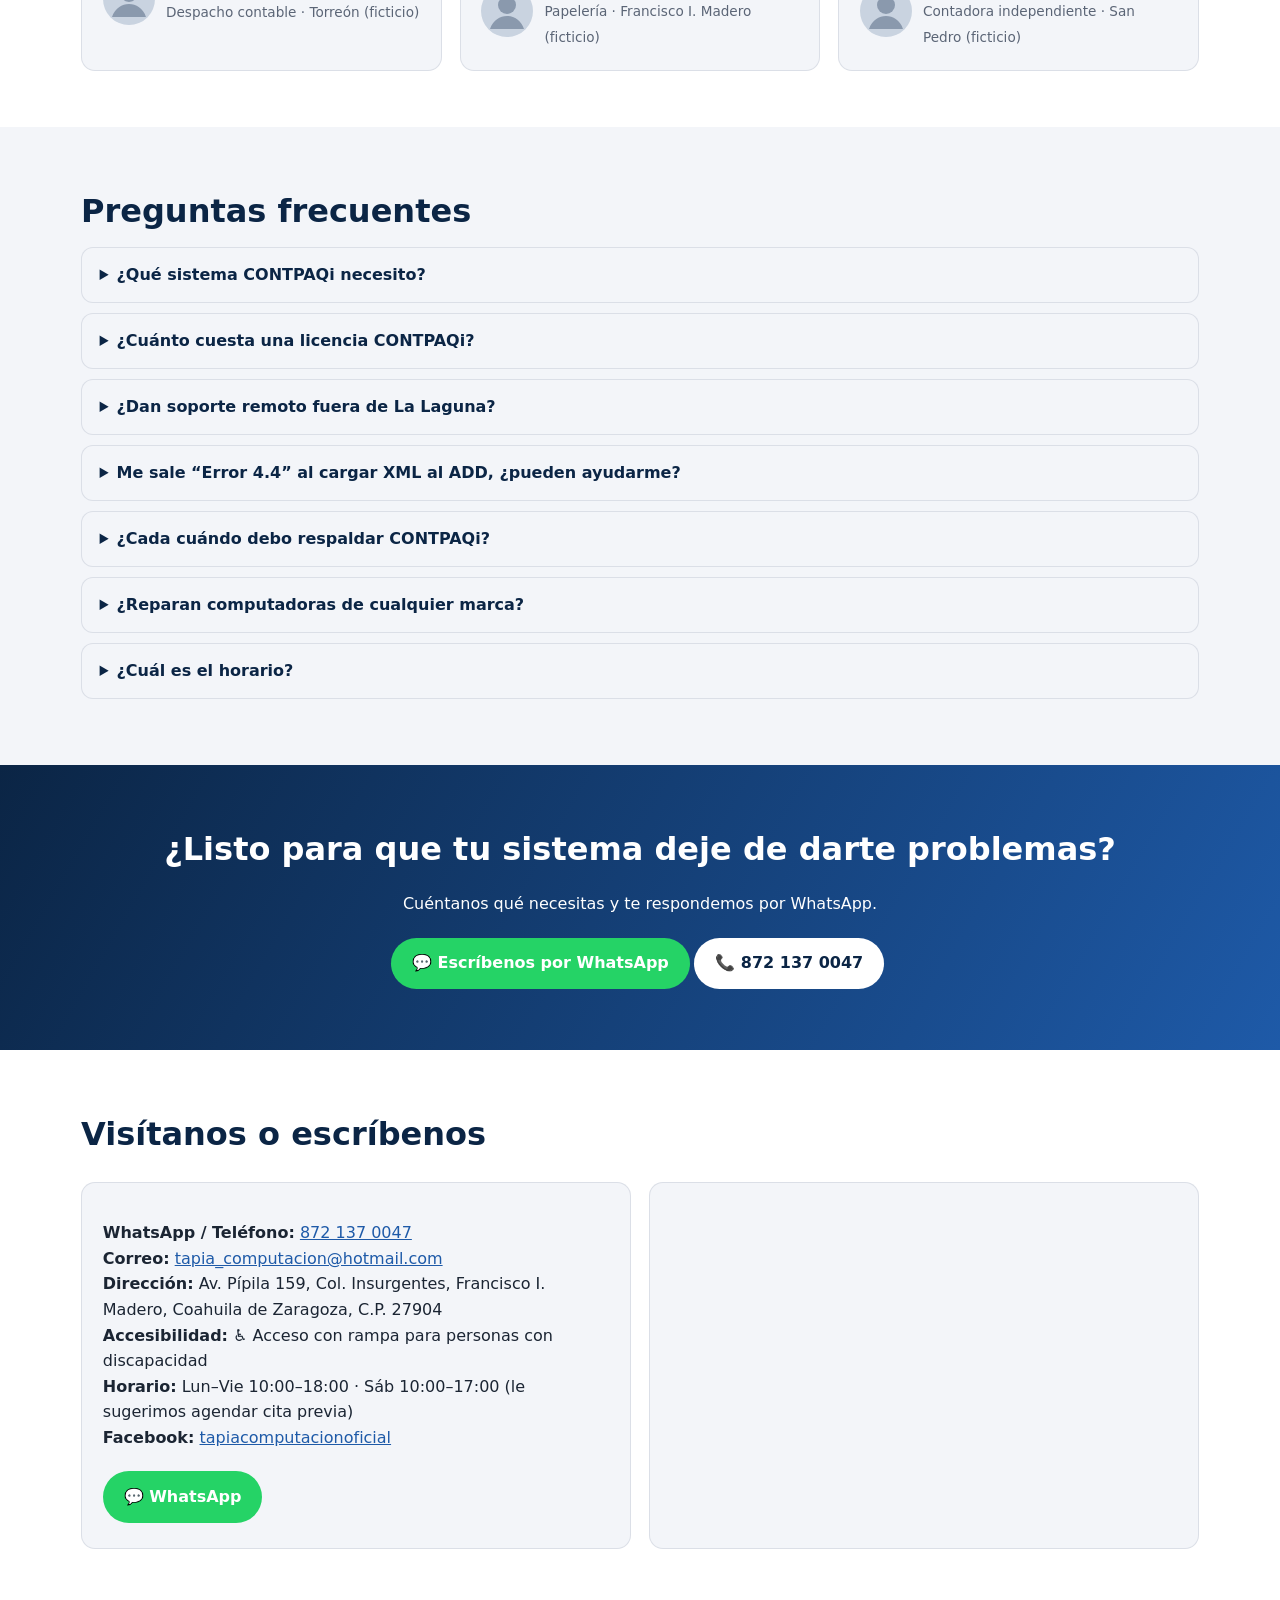
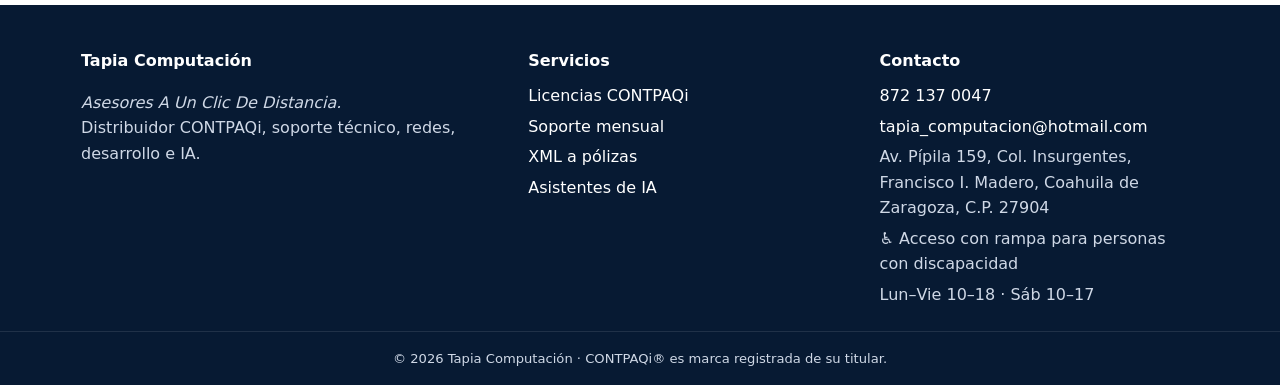
==== commit 0068aa59: "Publicación 2026-10-19: logo remaster v2, ~15 años, Distribuidor CONTPAQi Master" ====
--- a/index.html
+++ b/index.html
@@ -1,10 +1,10 @@
 <!doctype html><html lang="es-MX"><head><meta charset="utf-8"><meta name="viewport" content="width=device-width,initial-scale=1,viewport-fit=cover">
 <title>Tapia Computación | Distribuidor CONTPAQi, soporte técnico y cómputo en Francisco I. Madero, Coahuila</title>
-<meta name="description" content="Distribuidor CONTPAQi con 20 años de experiencia en La Laguna: licencias, instalación, soporte mensual, XML a pólizas para despachos, reparación de equipo, redes e IA.">
+<meta name="description" content="Distribuidor CONTPAQi Master con cerca de 15 años de experiencia en La Laguna: licencias, instalación, soporte mensual, XML a pólizas para despachos, reparación de equipo, redes e IA.">
 <meta name="theme-color" content="#0b2545"><link rel="canonical" href="https://tapiacomputacion.com/">
-<link rel="icon" href="img/favicon.ico"><link rel="icon" type="image/png" sizes="32x32" href="img/favicon_32.png"><link rel="apple-touch-icon" href="img/apple_touch_icon_180.png">
+<link rel="icon" href="img/favicon.ico" sizes="16x16 32x32 48x48"><link rel="icon" type="image/svg+xml" href="img/favicon.svg"><link rel="icon" type="image/png" sizes="32x32" href="img/favicon_32.png"><link rel="apple-touch-icon" sizes="180x180" href="img/apple_touch_icon_180.png">
 <meta property="og:type" content="website"><meta property="og:locale" content="es_MX"><meta property="og:site_name" content="Tapia Computación">
-<meta property="og:title" content="Tapia Computación — Asesores A Un Clic De Distancia"><meta property="og:description" content="CONTPAQi, soporte técnico, redes e IA para negocios y despachos contables. 20 años de experiencia.">
+<meta property="og:title" content="Tapia Computación — Asesores A Un Clic De Distancia"><meta property="og:description" content="CONTPAQi, soporte técnico, redes e IA para negocios y despachos contables. Cerca de 15 años de experiencia. Distribuidor CONTPAQi Master.">
 <meta property="og:image" content="https://tapiacomputacion.com/img/open_graph_1200x630.png"><meta property="og:image:width" content="1200"><meta property="og:image:height" content="630"><meta property="og:url" content="https://tapiacomputacion.com/">
 <meta name="twitter:card" content="summary_large_image"><meta name="twitter:image" content="https://tapiacomputacion.com/img/open_graph_1200x630.png">
 <script type="application/ld+json">{"@context":"https://schema.org","@type":["LocalBusiness","ProfessionalService"],"@id":"https://tapiacomputacion.com/#negocio","name":"Tapia Computación","slogan":"Asesores A Un Clic De Distancia","url":"https://tapiacomputacion.com/","image":"https://tapiacomputacion.com/img/open_graph_1200x630.png","logo":"https://tapiacomputacion.com/img/favicon_512.png","telephone":"+52 872 137 0047","email":"tapia_computacion@hotmail.com","address":{"@type":"PostalAddress","streetAddress":"Av. Pípila 159, Col. Insurgentes","postalCode":"27904","addressLocality":"Francisco I. Madero","addressRegion":"Coahuila de Zaragoza","addressCountry":"MX"},"areaServed":["Francisco I. Madero","Comarca Lagunera","México (soporte remoto)"],"openingHoursSpecification":[{"@type":"OpeningHoursSpecification","dayOfWeek":["Monday","Tuesday","Wednesday","Thursday","Friday"],"opens":"10:00","closes":"18:00"},{"@type":"OpeningHoursSpecification","dayOfWeek":"Saturday","opens":"10:00","closes":"17:00"}],"sameAs":["https://facebook.com/tapiacomputacionoficial"]}</script>
@@ -64,21 +64,21 @@
 @media print{#cb,#cw{display:none}}
 .hero-logo{width:88px;height:88px;border-radius:18px;background:#fff;padding:6px;box-shadow:0 6px 20px rgba(0,0,0,.35);margin-bottom:.8rem;display:block}.hero-badge{display:table;margin:1rem 0;background:rgba(255,255,255,.14);border:1px solid rgba(255,255,255,.35);padding:.35rem .8rem;border-radius:999px;font-size:.9rem}
 </style></head><body>
-<header><nav><a class="logo" href="#inicio"><img src="img/favicon_32.png" alt="" width="32" height="32">Tapia Computación</a>
+<header><nav><a class="logo" href="#inicio"><img src="img/logo_mini_claro_principal.svg" alt="" width="32" height="32">Tapia Computación</a>
 <button id="mt" aria-label="Abrir menú" aria-expanded="false">☰</button>
-<div class="links" id="links"><a href="#servicios">Servicios</a><a href="#contpaqi">CONTPAQi</a><a href="#soporte">Soporte mensual</a><a href="#despachos">Despachos</a><a href="#curso">Curso</a><a href="#faq">Preguntas</a><a href="#contacto">Contacto</a><a class="ncta" href="https://wa.me/528721370047?text=Hola%20Tapia%20Computaci%C3%B3n%2C%20quiero%20informes">WhatsApp</a></div></nav></header>
+<div class="links" id="links"><a href="#servicios">Servicios</a><a href="#contpaqi">CONTPAQi</a><a href="#soporte">Soporte mensual</a><a href="#despachos">Despachos</a><a href="#curso">Curso</a><a href="#testimonios">Opiniones</a><a href="#faq">Preguntas</a><a href="#contacto">Contacto</a><a class="ncta" href="https://wa.me/528721370047?text=Hola%20Tapia%20Computaci%C3%B3n%2C%20quiero%20informes">WhatsApp</a></div></nav></header>
 <main>
 <!-- Banner: ILUSTRACIÓN generada (no es foto real). Reemplazar img/hero_casa_ilustracion.jpg por una foto real de la fachada cuando esté lista. -->
 <div id="inicio" class="hero" role="img" aria-label="Ilustración: fachada de casa remodelada en esquina con rampa de acceso"><div class="in">
-<img class="hero-logo" src="img/logo_mini_claro_principal.png" alt="Logo Tapia Computación" width="88" height="88">
+<img class="hero-logo" src="img/logo_mini_claro_principal.svg" alt="Logo Tapia Computación" width="88" height="88">
 <div class="kicker">Distribuidor CONTPAQi · Negocio en casa · La Laguna</div>
 <h1>Tu CONTPAQi funcionando, tus equipos al día y tu negocio automatizado</h1>
-<p><em>Asesores A Un Clic De Distancia.</em> 20 años instalando, soportando y capacitando en CONTPAQi, con un técnico de verdad que también repara tu equipo, arma tu red y te ayuda a ahorrar tiempo con inteligencia artificial.</p>
+<p><em>Asesores A Un Clic De Distancia.</em> Cerca de 15 años instalando, soportando y capacitando en CONTPAQi, con un técnico de verdad que también repara tu equipo, arma tu red y te ayuda a ahorrar tiempo con inteligencia artificial.</p>
 <div class="hero-badge">♿ Acceso con rampa para personas con discapacidad · Atención con cita previa</div>
 <a class="btn" href="https://wa.me/528721370047?text=Hola%2C%20quiero%20una%20cotizaci%C3%B3n">💬 Cotiza por WhatsApp</a><a class="btn s" href="#servicios">Ver servicios</a>
 </div></div>
 <div class="trust"><ul>
-<li><b>20 años</b>con CONTPAQi</li><li><b>Negocio en casa</b>atención con cita en Francisco I. Madero · ♿ con rampa</li><li><b>Presencial y remoto</b>La Laguna y todo México</li><li><b>Atención directa</b>te contesta un asesor, no un call center</li></ul></div>
+<li><b>~15 años</b>con CONTPAQi · Distribuidor Master</li><li><b>Negocio en casa</b>atención con cita en Francisco I. Madero · ♿ con rampa</li><li><b>Presencial y remoto</b>La Laguna y todo México</li><li><b>Atención directa</b>te contesta un asesor, no un call center</li></ul></div>
 
 <section id="servicios" class="rv"><div class="kicker" style="color:var(--a)">Lo que hacemos</div><h2>Servicios para negocios, despachos y hogares</h2>
 <p class="lead">Un solo proveedor para el sistema, el equipo donde corre y la red que lo conecta. Así no hay “eso no me toca”.</p>
@@ -124,7 +124,7 @@
 
 
 <div class="alt"><section id="curso" class="rv"><div class="kicker" style="color:var(--a)">Curso en línea</div><h2>Curso CONTPAQi Contabilidad desde cero</h2>
-<p class="lead">8 lecciones en video (≈ 3 h 50 min) con una empresa de práctica 100 % ficticia, ejercicios y entregables. Aprende a tu ritmo con quien lleva 20 años dando soporte a CONTPAQi.</p>
+<p class="lead">8 lecciones en video (≈ 3 h 50 min) con una empresa de práctica 100 % ficticia, ejercicios y entregables. Aprende a tu ritmo con quien lleva cerca de 15 años dando soporte a CONTPAQi.</p>
 <div class="split" style="align-items:start"><div><h3 style="color:var(--m);margin-bottom:0">Temario</h3><ol class="lessons"><li class=free><span>Conoce CONTPAQi Contabilidad y crea tu empresa <span class=tag>GRATIS</span></span><em>25 min</em></li><li><span>Catálogo de cuentas y código agrupador del SAT</span><em>30 min</em></li><li><span>Tu primera póliza: ingresos, egresos y diario</span><em>35 min</em></li><li><span>Del XML a la póliza: CFDI y contabilización</span><em>35 min</em></li><li><span>Bancos y conciliación bancaria</span><em>30 min</em></li><li><span>IVA, DIOT y control fiscal básico</span><em>30 min</em></li><li><span>Reportes y contabilidad electrónica</span><em>30 min</em></li><li><span>Respaldos, cierre de mes y buenas prácticas</span><em>35 min</em></li></ol>
 <a class="btn" href="https://wa.me/528721370047?text=Hola%2C%20quiero%20precio%20e%20informes%20del%20curso%20CONTPAQi%20Contabilidad%20desde%20cero">💬 Pide precio del curso por WhatsApp</a></div>
 <div class="demo"><div class="vph" role="img" aria-label="Video de muestra próximamente"><div class="pl">▶</div><b>Video de muestra próximamente</b><small>Lección 1 · Conoce CONTPAQi Contabilidad y crea tu empresa</small></div>
@@ -145,8 +145,11 @@
 <p><b>Ejercicio:</b> crea la empresa con estos datos y toma captura de <i>Redefinir empresa</i> mostrando RFC, ejercicio, periodos y estructura.</p>
 <p class="note">Datos 100 % ficticios, solo para práctica. Las rutas de menú pueden variar según tu versión de CONTPAQi.</p></details></div></div></section></div>
 
-
-
+<!-- TESTIMONIOS: las 3 tarjetas son PLANTILLAS FICTICIAS. Para reemplazar: cambia el texto entre comillas, el nombre y el giro/ciudad por los de un cliente real
+     (con su permiso por escrito), cambia el <svg> por <img src="img/cliente1.jpg" alt="Nombre" width="52" height="52" style="border-radius:50%;margin:0">
+     y BORRA el <div class="badge">…</div>. No publiques el sitio con estas tarjetas de ejemplo. -->
+<section id="testimonios" class="rv"><div class="kicker" style="color:var(--a)">Opiniones</div><h2>Lo que dicen nuestros clientes</h2>
+<div class="grid"><div class="card tcard"><div class="badge">⚠ EJEMPLO – reemplazar por testimonio real</div><div class="stars">★★★★★</div><p>“Nos ayudaron a pasar los XML a pólizas en CONTPAQi y ahora cerramos el mes en la mitad del tiempo.”</p><div class="who"><svg viewBox="0 0 52 52" aria-hidden="true"><circle cx="26" cy="26" r="26" fill="#c9d3e0"/><circle cx="26" cy="20" r="9" fill="#8a99ad"/><path d="M9 44c3-9 10-13 17-13s14 4 17 13" fill="#8a99ad"/></svg><div><b>Laura Ejemplo</b><br><span class="note">Despacho contable · Torreón (ficticio)</span></div></div></div><div class="card tcard"><div class="badge">⚠ EJEMPLO – reemplazar por testimonio real</div><div class="stars">★★★★★</div><p>“Mi computadora quedó como nueva y me explicaron todo antes de repararla. Muy recomendable.”</p><div class="who"><svg viewBox="0 0 52 52" aria-hidden="true"><circle cx="26" cy="26" r="26" fill="#c9d3e0"/><circle cx="26" cy="20" r="9" fill="#8a99ad"/><path d="M9 44c3-9 10-13 17-13s14 4 17 13" fill="#8a99ad"/></svg><div><b>Carlos Muestra</b><br><span class="note">Papelería · Francisco I. Madero (ficticio)</span></div></div></div><div class="card tcard"><div class="badge">⚠ EJEMPLO – reemplazar por testimonio real</div><div class="stars">★★★★★</div><p>“El soporte remoto de CONTPAQi me sacó de un apuro en plena declaración. Contestan rápido.”</p><div class="who"><svg viewBox="0 0 52 52" aria-hidden="true"><circle cx="26" cy="26" r="26" fill="#c9d3e0"/><circle cx="26" cy="20" r="9" fill="#8a99ad"/><path d="M9 44c3-9 10-13 17-13s14 4 17 13" fill="#8a99ad"/></svg><div><b>Ana Plantilla</b><br><span class="note">Contadora independiente · San Pedro (ficticio)</span></div></div></div></div></section>
 <div class="alt"><section id="faq" class="rv"><h2>Preguntas frecuentes</h2>
 <div id="faqs">
 <details><summary>¿Qué sistema CONTPAQi necesito?</summary><p>Depende de tu actividad: si solo facturas, Factura Electrónica; si vendes con inventario, Comercial Premium; si llevas contabilidad o nómina, Contabilidad y Nóminas. Escríbenos y te orientamos sin costo.</p></details>
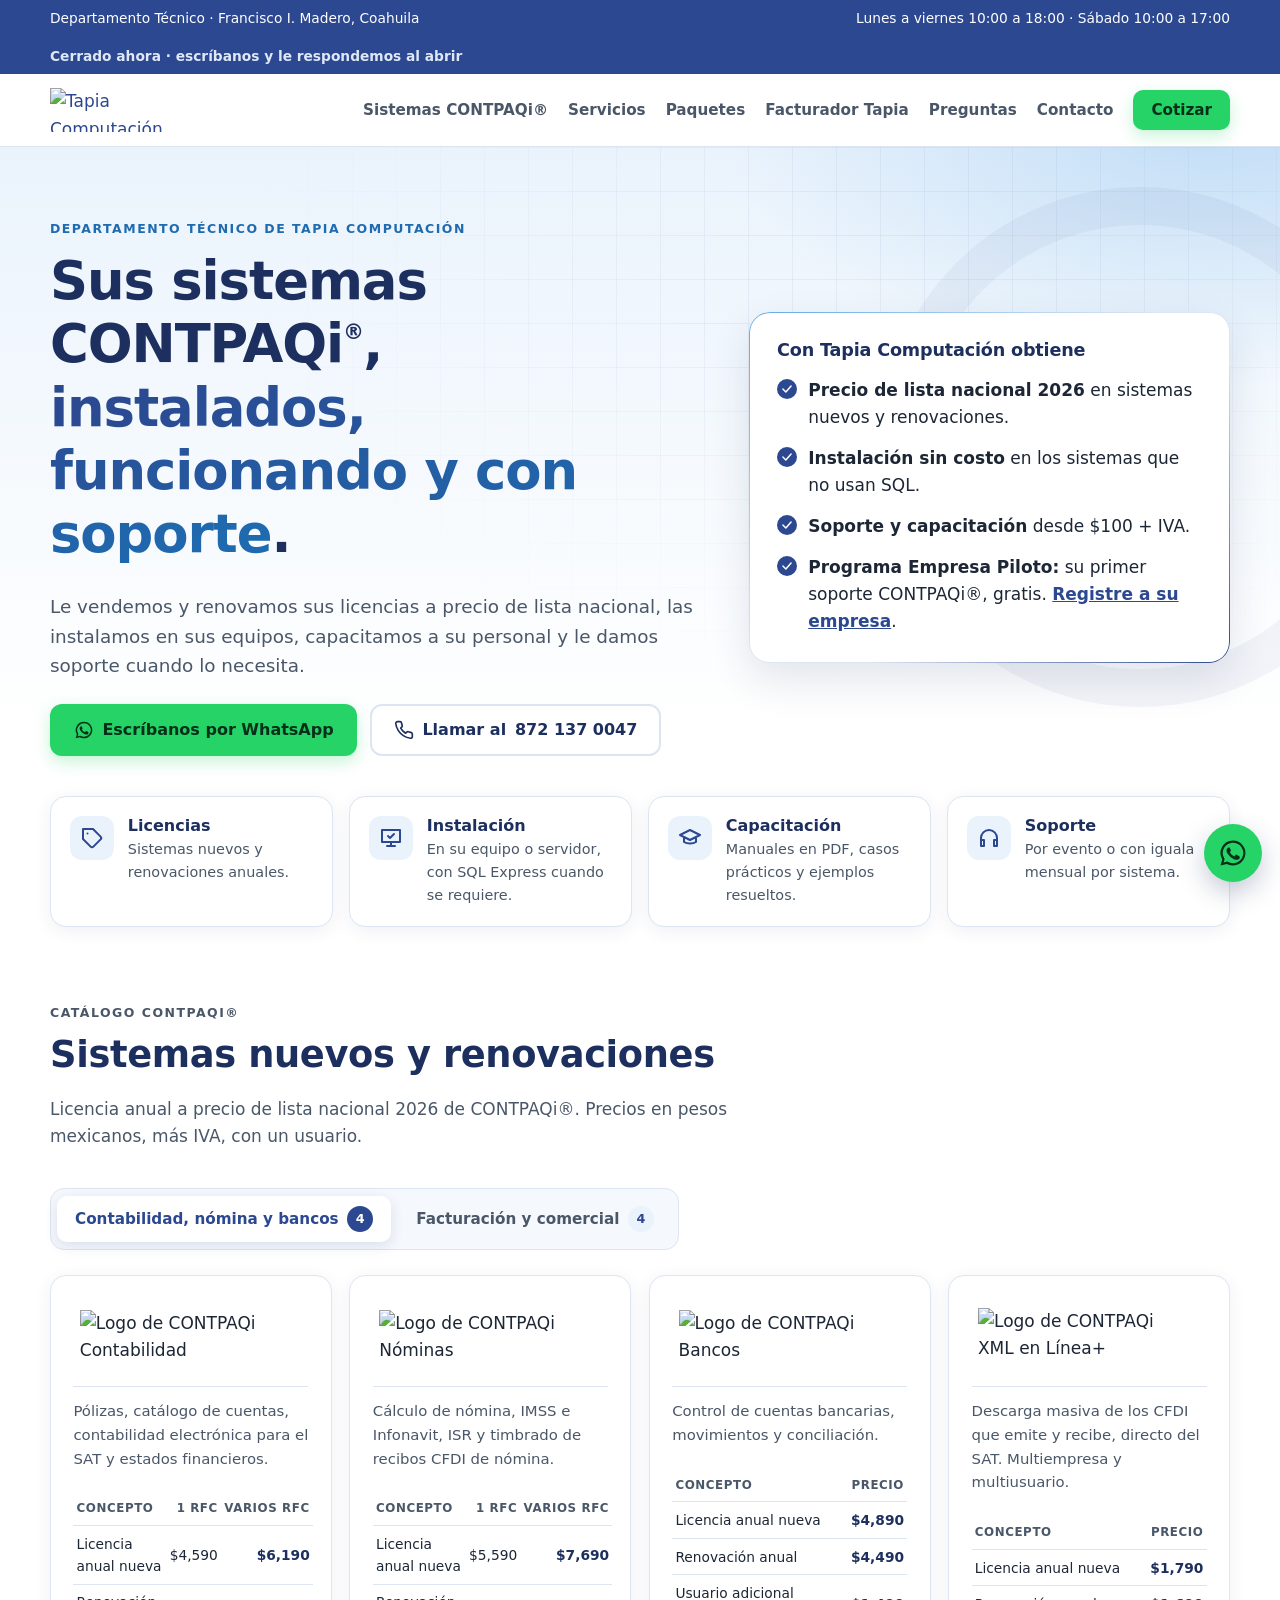
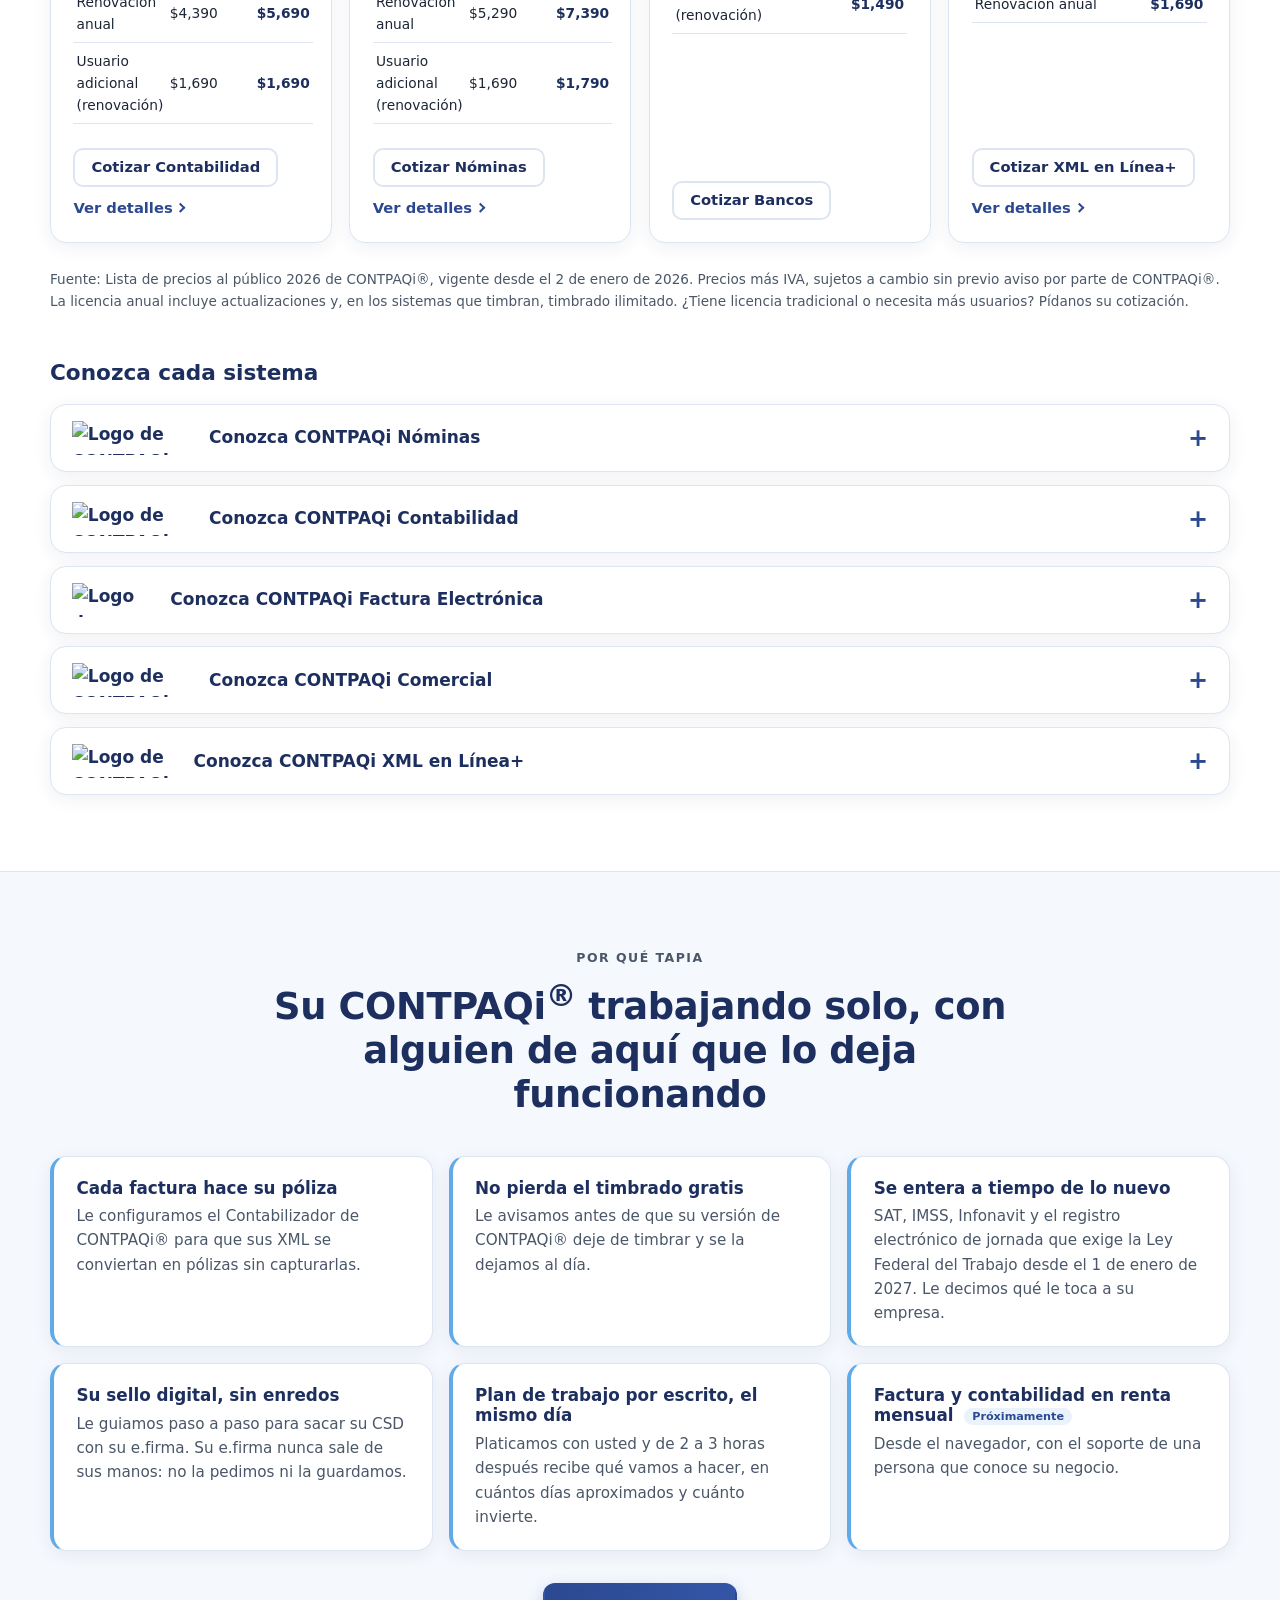
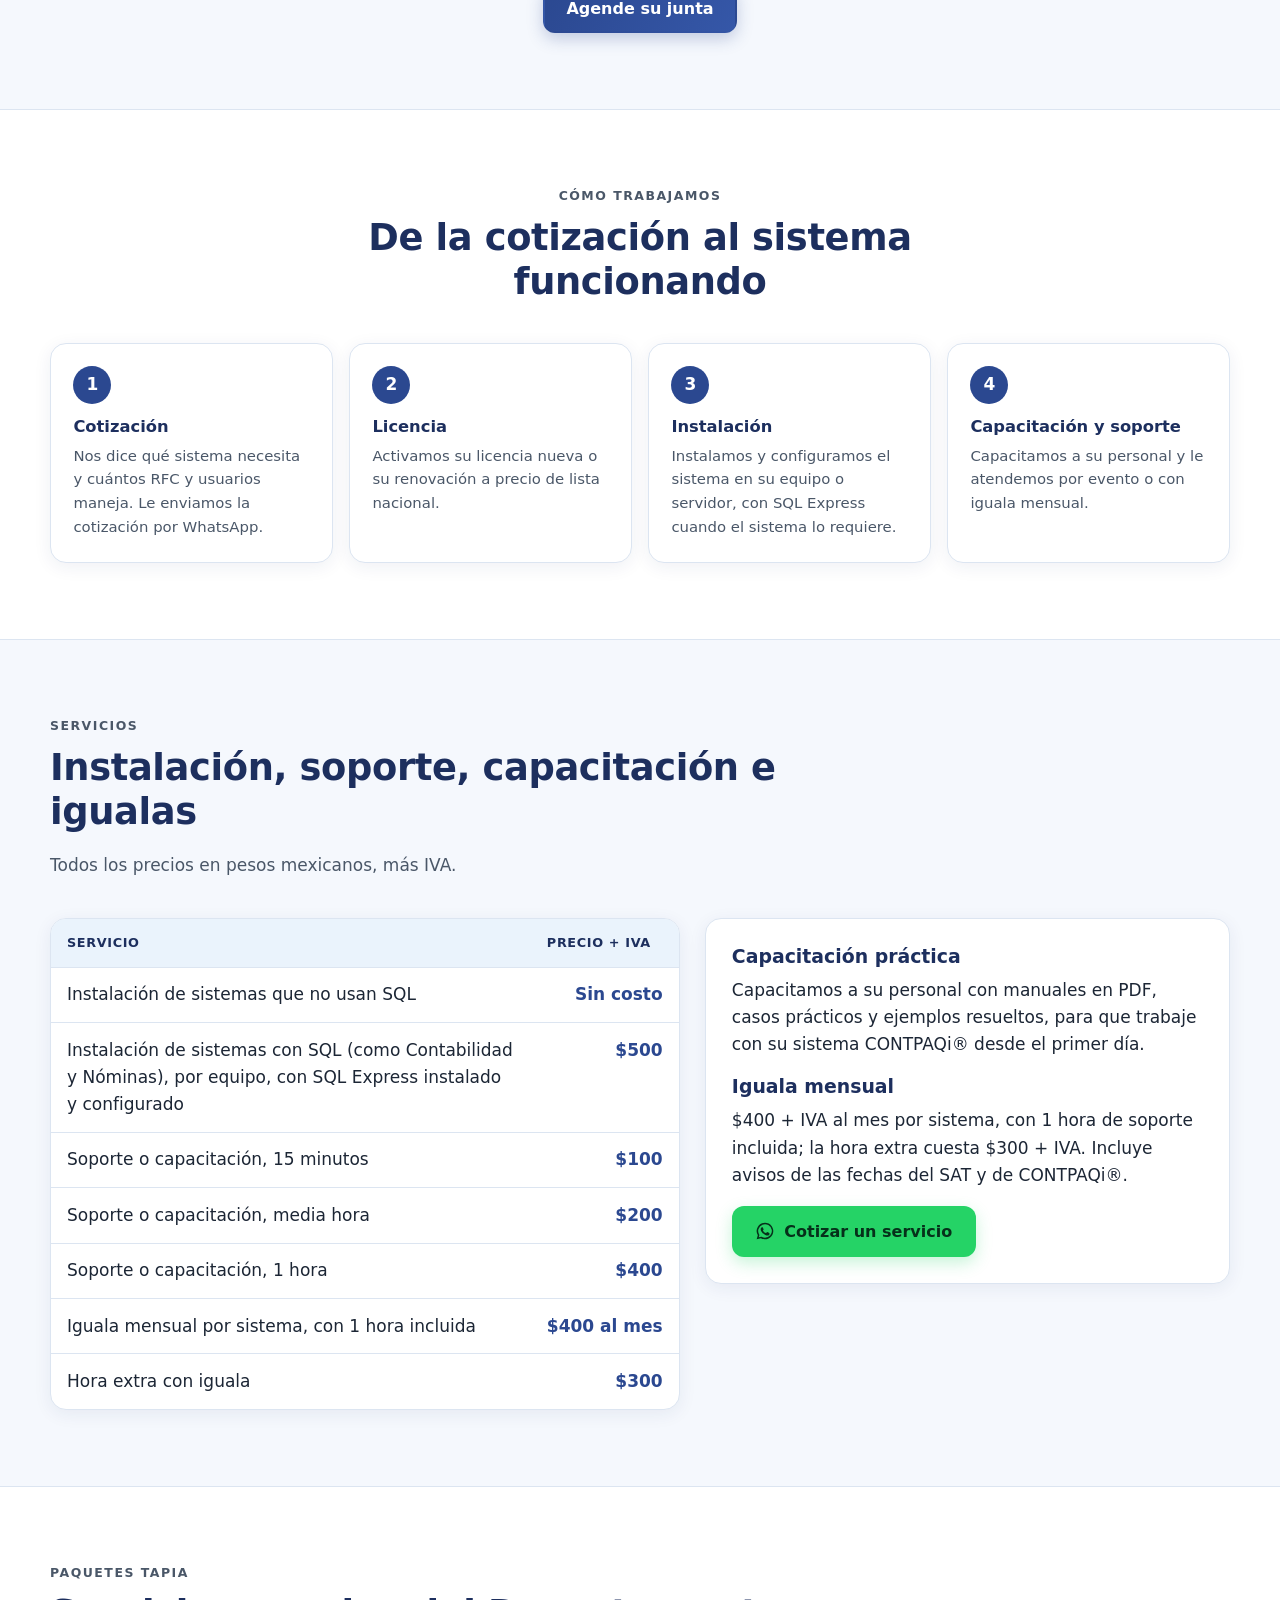
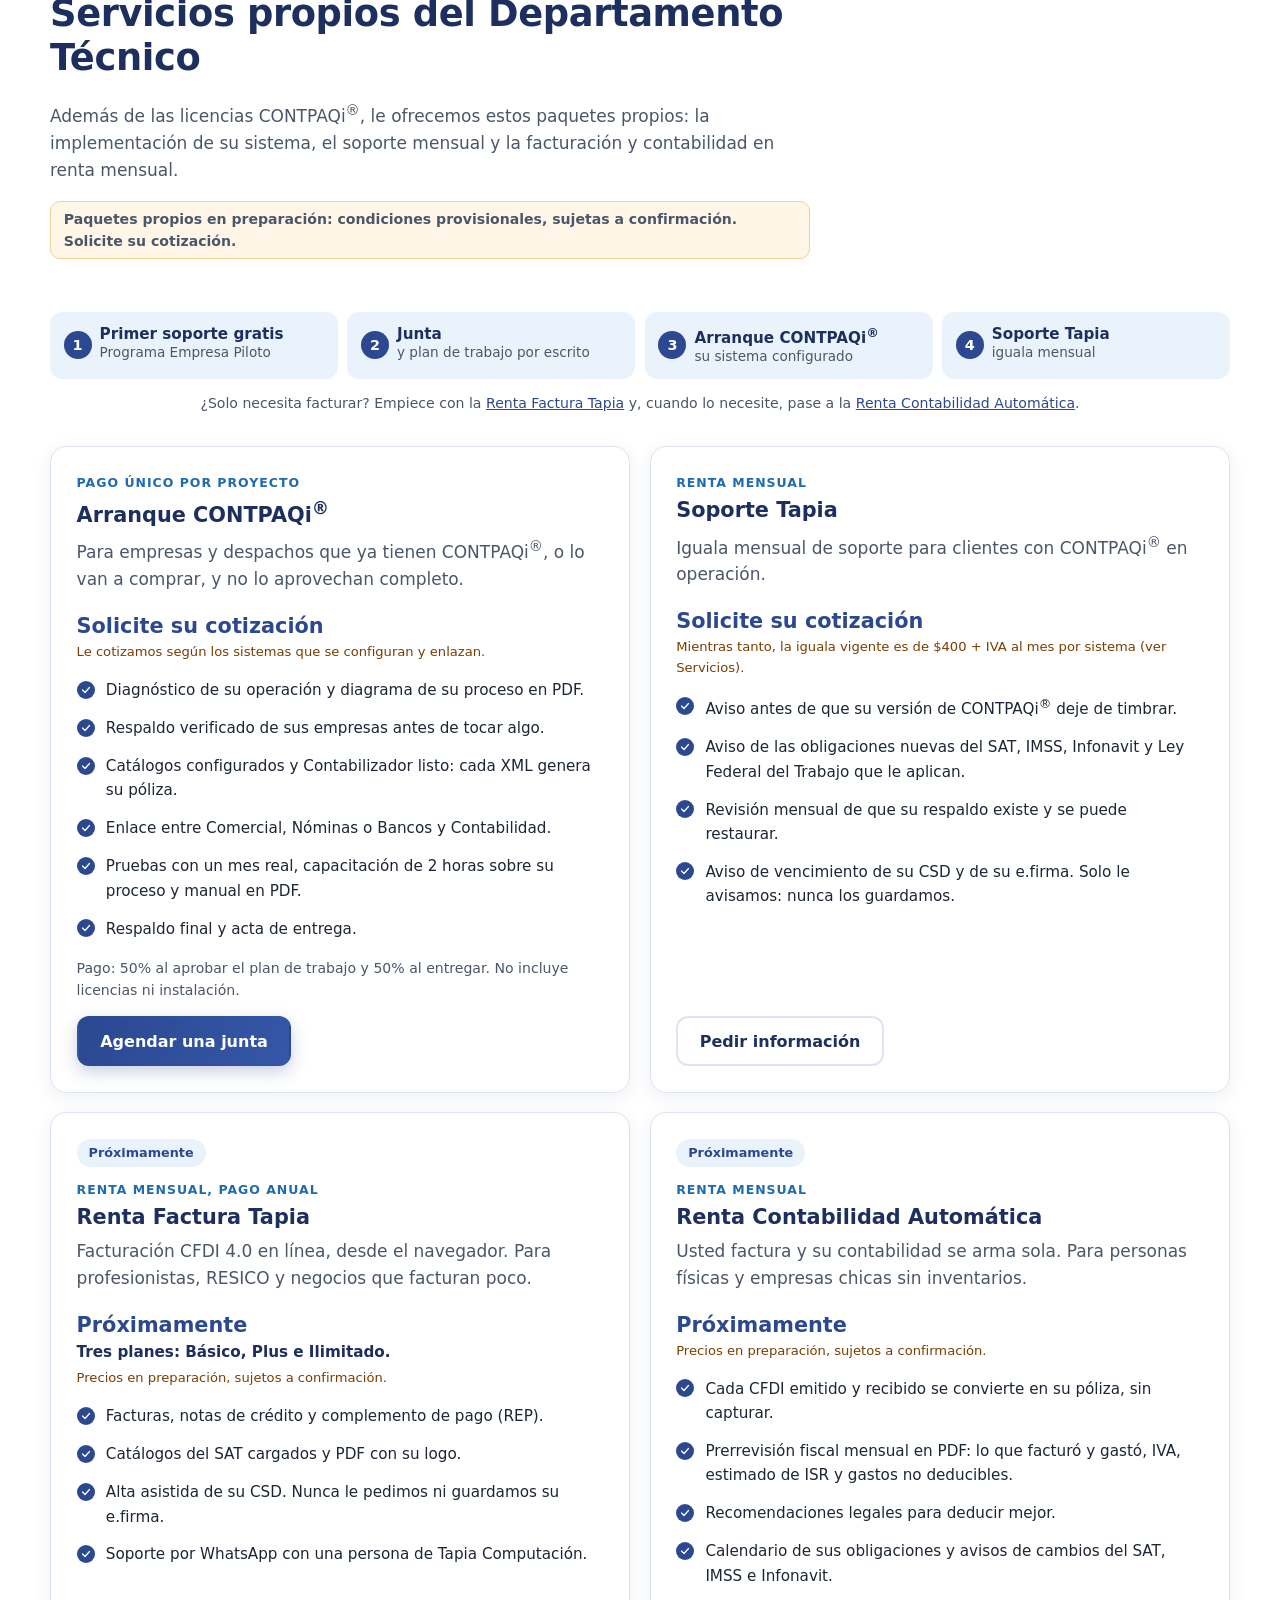
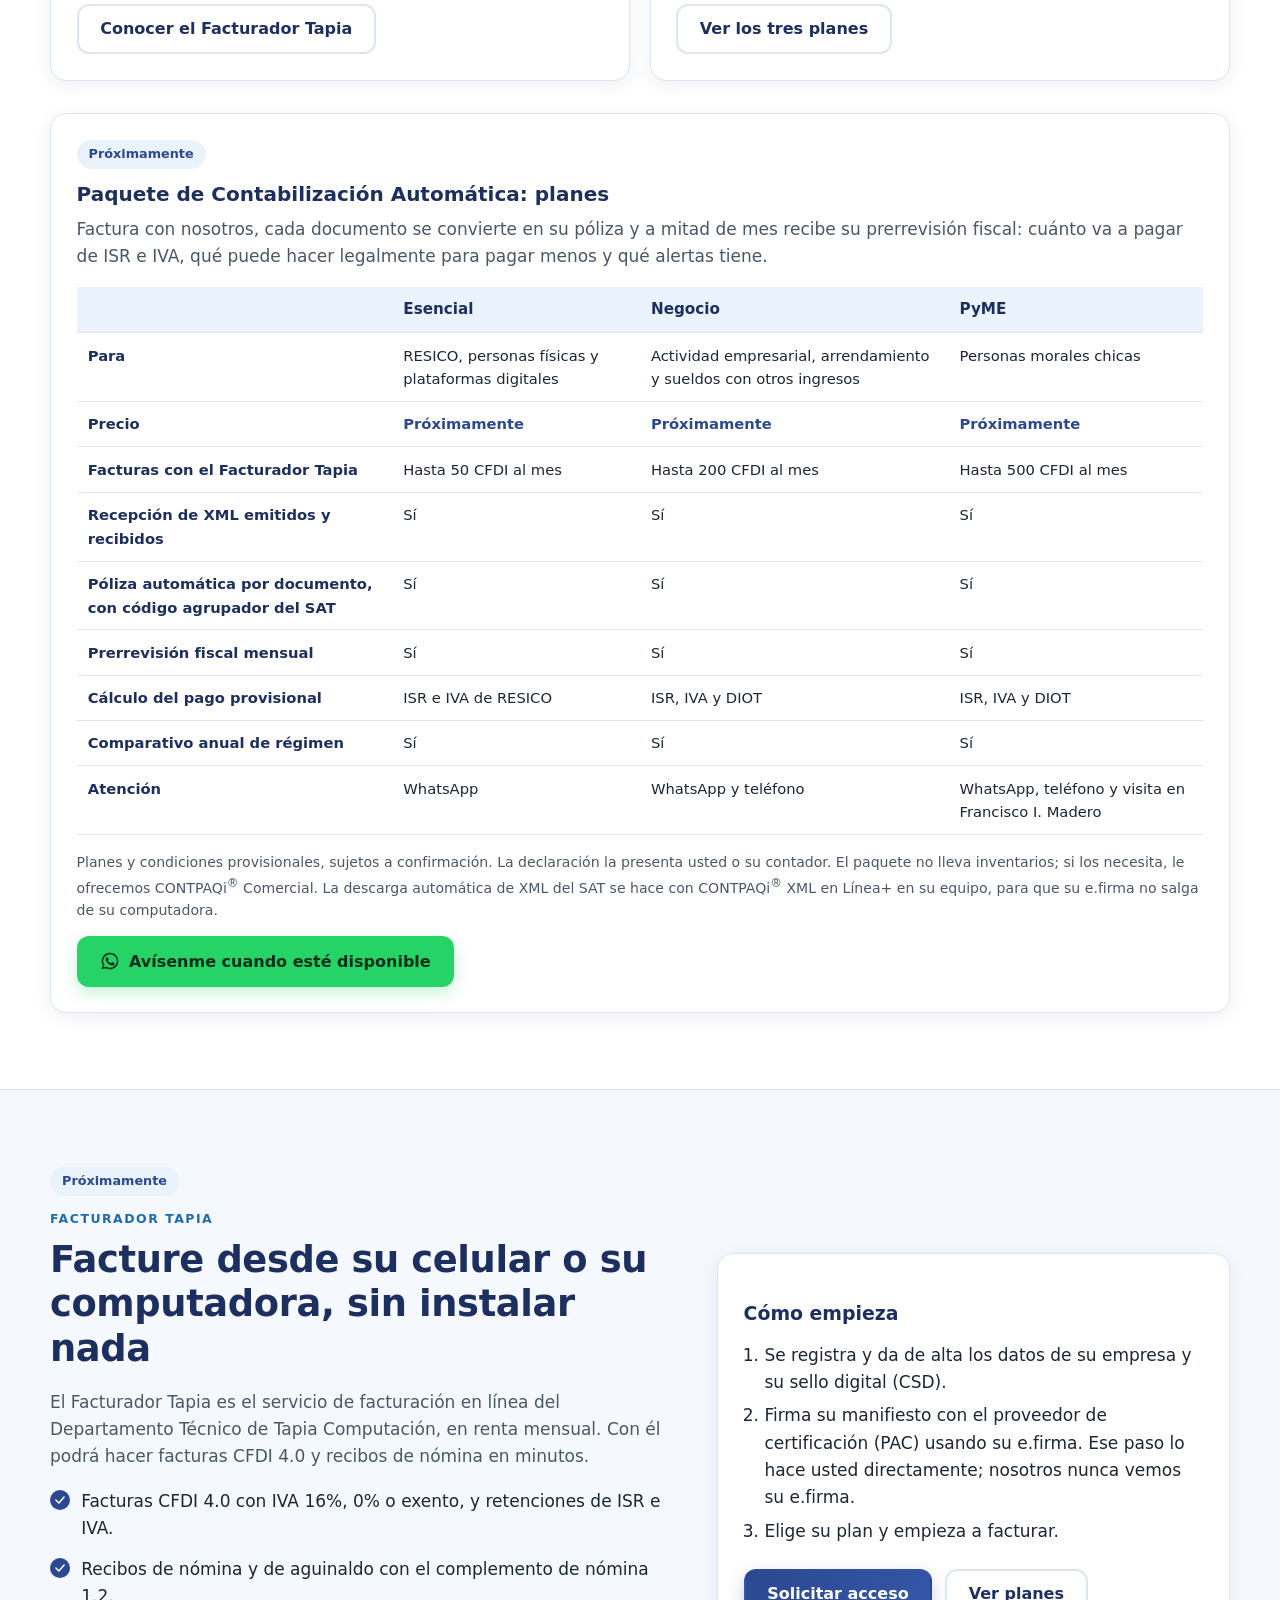
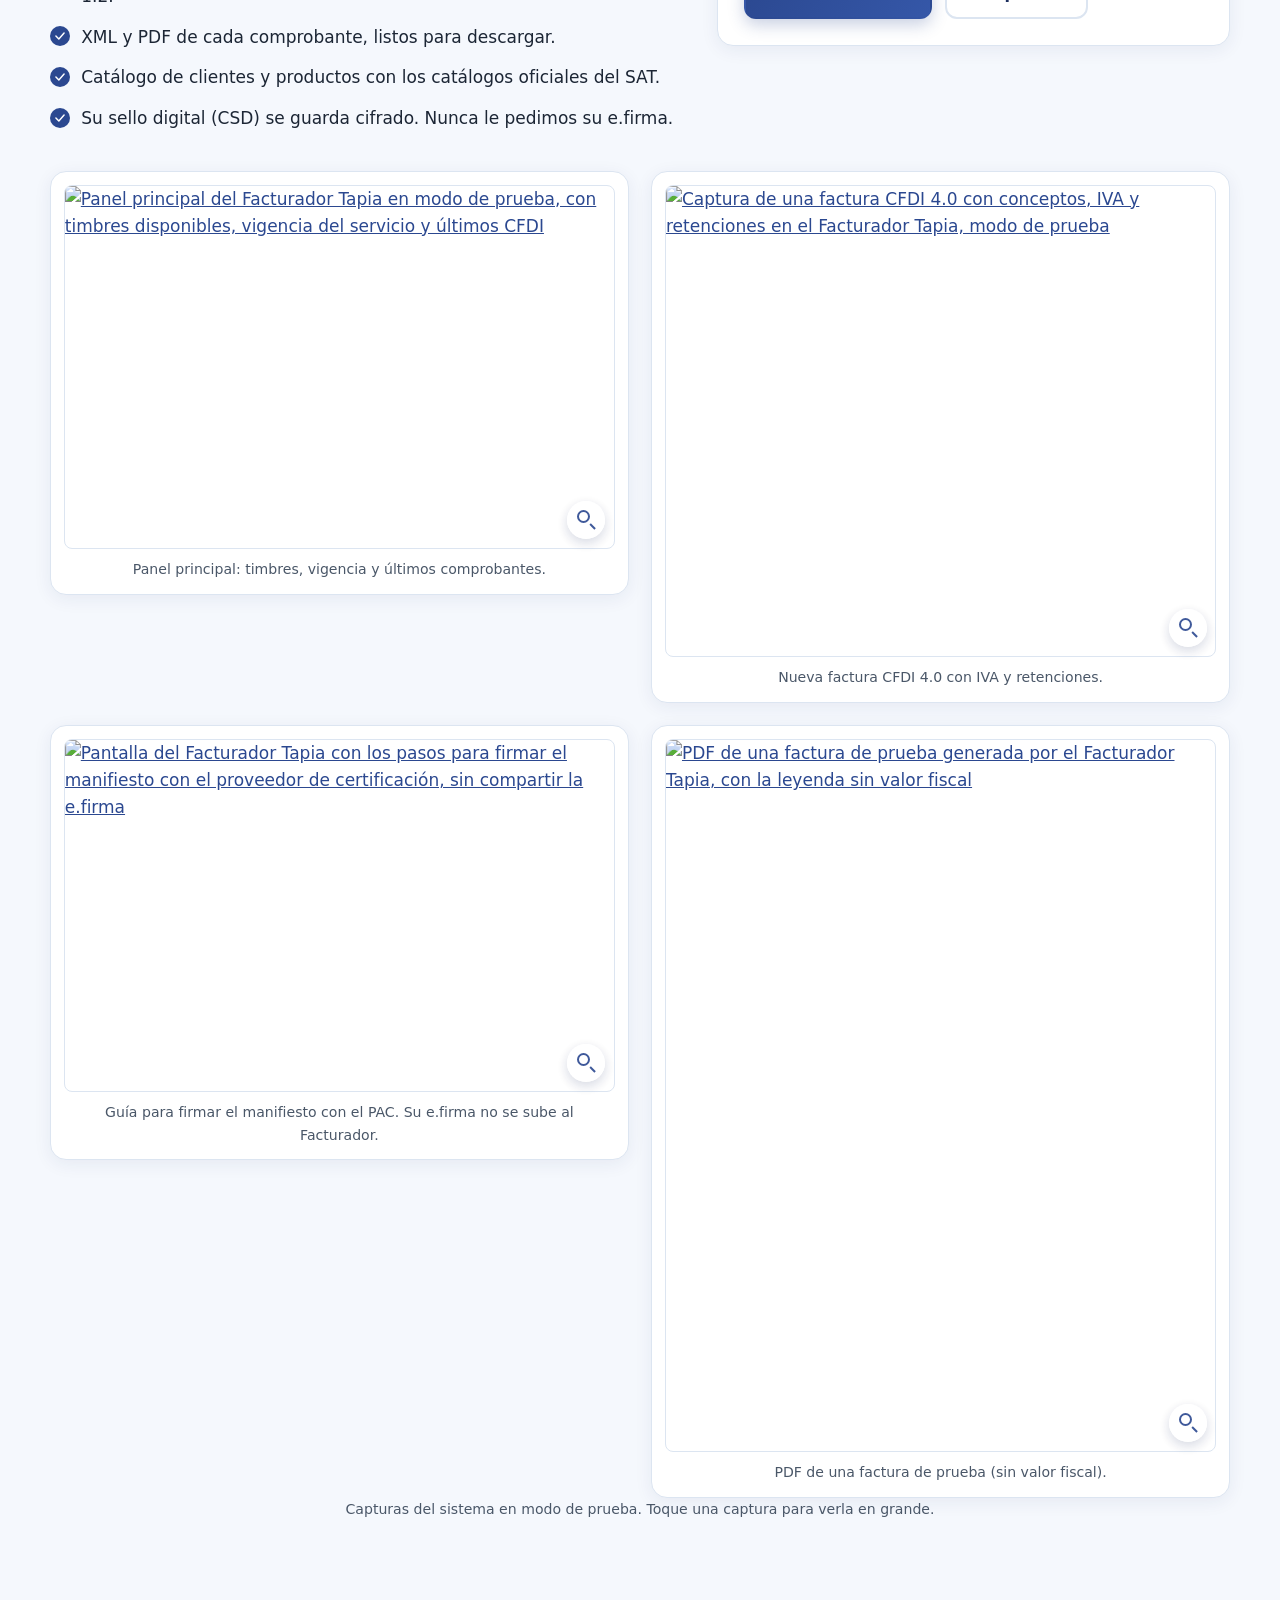
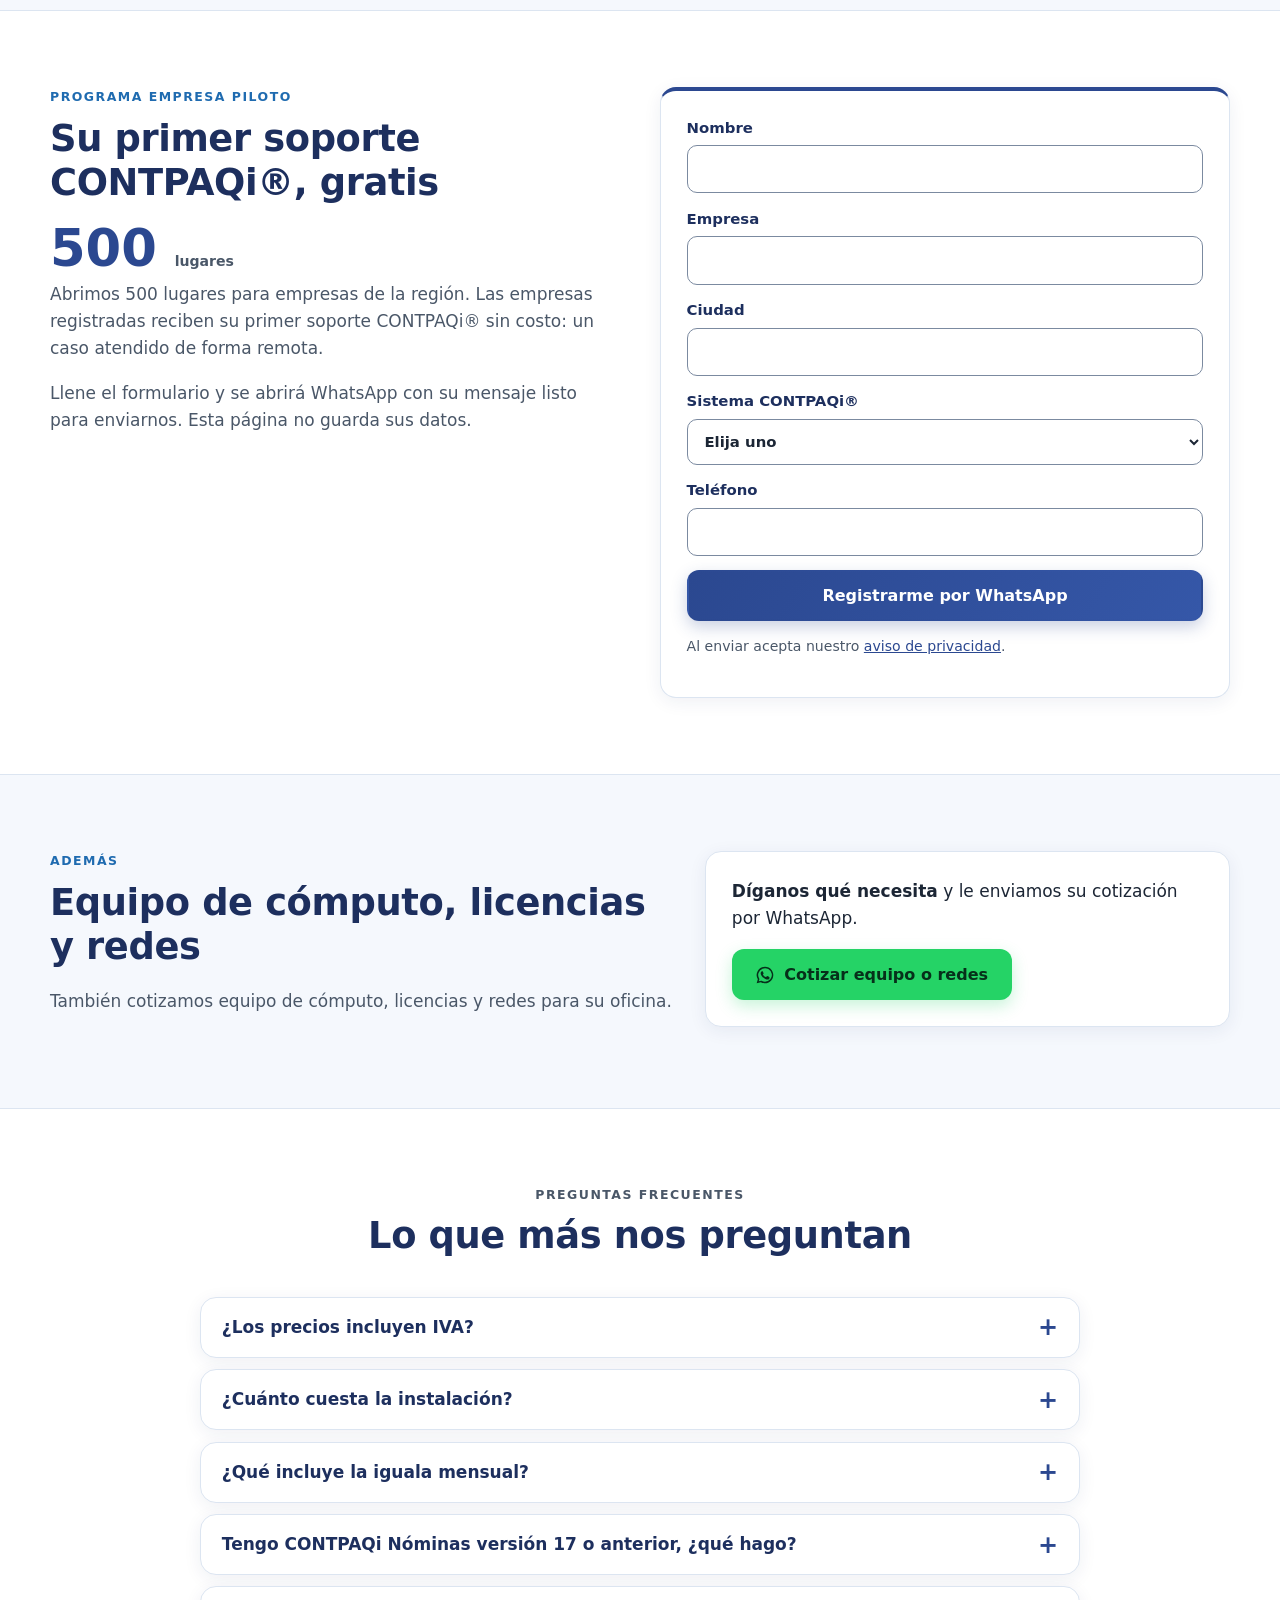
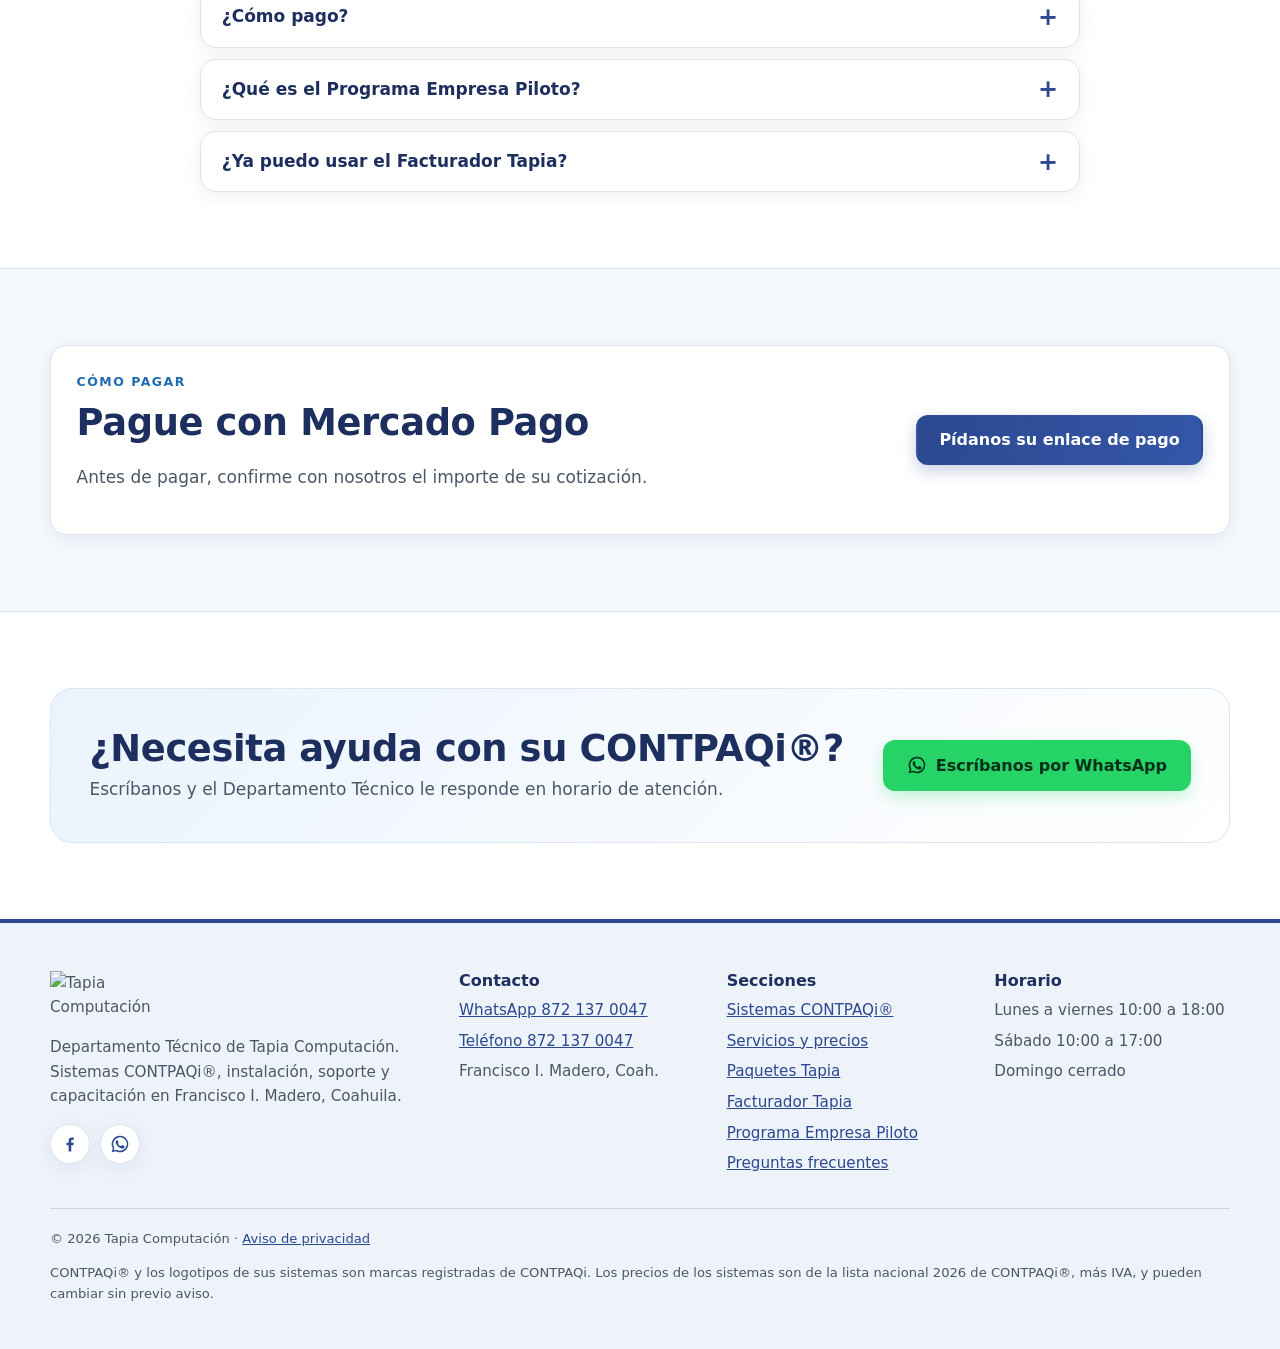
==== commit 095ee9bd: "Add files via upload" ====
--- a/index.html
+++ b/index.html
@@ -1,218 +1,802 @@
-<!doctype html><html lang="es-MX"><head><meta charset="utf-8"><meta name="viewport" content="width=device-width,initial-scale=1,viewport-fit=cover">
-<title>Tapia Computación | Distribuidor CONTPAQi, soporte técnico y cómputo en Francisco I. Madero, Coahuila</title>
-<meta name="description" content="Distribuidor CONTPAQi Master con cerca de 15 años de experiencia en La Laguna: licencias, instalación, soporte mensual, XML a pólizas para despachos, reparación de equipo, redes e IA.">
-<meta name="theme-color" content="#0b2545"><link rel="canonical" href="https://tapiacomputacion.com/">
-<link rel="icon" href="img/favicon.ico" sizes="16x16 32x32 48x48"><link rel="icon" type="image/svg+xml" href="img/favicon.svg"><link rel="icon" type="image/png" sizes="32x32" href="img/favicon_32.png"><link rel="apple-touch-icon" sizes="180x180" href="img/apple_touch_icon_180.png">
-<meta property="og:type" content="website"><meta property="og:locale" content="es_MX"><meta property="og:site_name" content="Tapia Computación">
-<meta property="og:title" content="Tapia Computación — Asesores A Un Clic De Distancia"><meta property="og:description" content="CONTPAQi, soporte técnico, redes e IA para negocios y despachos contables. Cerca de 15 años de experiencia. Distribuidor CONTPAQi Master.">
-<meta property="og:image" content="https://tapiacomputacion.com/img/open_graph_1200x630.png"><meta property="og:image:width" content="1200"><meta property="og:image:height" content="630"><meta property="og:url" content="https://tapiacomputacion.com/">
-<meta name="twitter:card" content="summary_large_image"><meta name="twitter:image" content="https://tapiacomputacion.com/img/open_graph_1200x630.png">
-<script type="application/ld+json">{"@context":"https://schema.org","@type":["LocalBusiness","ProfessionalService"],"@id":"https://tapiacomputacion.com/#negocio","name":"Tapia Computación","slogan":"Asesores A Un Clic De Distancia","url":"https://tapiacomputacion.com/","image":"https://tapiacomputacion.com/img/open_graph_1200x630.png","logo":"https://tapiacomputacion.com/img/favicon_512.png","telephone":"+52 872 137 0047","email":"tapia_computacion@hotmail.com","address":{"@type":"PostalAddress","streetAddress":"Av. Pípila 159, Col. Insurgentes","postalCode":"27904","addressLocality":"Francisco I. Madero","addressRegion":"Coahuila de Zaragoza","addressCountry":"MX"},"areaServed":["Francisco I. Madero","Comarca Lagunera","México (soporte remoto)"],"openingHoursSpecification":[{"@type":"OpeningHoursSpecification","dayOfWeek":["Monday","Tuesday","Wednesday","Thursday","Friday"],"opens":"10:00","closes":"18:00"},{"@type":"OpeningHoursSpecification","dayOfWeek":"Saturday","opens":"10:00","closes":"17:00"}],"sameAs":["https://facebook.com/tapiacomputacionoficial"]}</script>
-<script type="application/ld+json">{"@context": "https://schema.org", "@type": "FAQPage", "mainEntity": [{"@type": "Question", "name": "¿Qué sistema CONTPAQi necesito?", "acceptedAnswer": {"@type": "Answer", "text": "Depende de tu actividad: si solo facturas, Factura Electrónica; si vendes con inventario, Comercial Premium; si llevas contabilidad o nómina, Contabilidad y Nóminas. Escríbenos y te orientamos sin costo."}}, {"@type": "Question", "name": "¿Cuánto cuesta una licencia CONTPAQi?", "acceptedAnswer": {"@type": "Answer", "text": "Mostramos el precio de lista oficial “desde” en esta página. El total depende del sistema, mono o multi-RFC, número de usuarios y si es nueva o renovación. Cotiza por WhatsApp y te damos el precio vigente."}}, {"@type": "Question", "name": "¿Dan soporte remoto fuera de La Laguna?", "acceptedAnswer": {"@type": "Answer", "text": "Sí. El soporte CONTPAQi, la capacitación y los asistentes de IA se pueden dar a distancia en todo México. Reparación de equipo y cableado son en sitio o en nuestro negocio en casa, con cita previa."}}, {"@type": "Question", "name": "Me sale “Error 4.4” al cargar XML al ADD, ¿pueden ayudarme?", "acceptedAnswer": {"@type": "Answer", "text": "Sí, es uno de los errores más comunes de CONTPAQi Contabilidad. Lo revisamos de forma remota."}}, {"@type": "Question", "name": "¿Cada cuándo debo respaldar CONTPAQi?", "acceptedAnswer": {"@type": "Answer", "text": "Lo recomendable es diario y comprobar que el respaldo realmente se pueda restaurar. Lo incluimos en el soporte mensual."}}, {"@type": "Question", "name": "¿Reparan computadoras de cualquier marca?", "acceptedAnswer": {"@type": "Answer", "text": "Sí, PC de escritorio y laptops. Primero hacemos el diagnóstico y te decimos qué conviene antes de reparar."}}, {"@type": "Question", "name": "¿Cuál es el horario?", "acceptedAnswer": {"@type": "Answer", "text": "Lunes a viernes de 10:00 a 18:00 y sábado de 10:00 a 17:00."}}]}</script>
-<style>
-:root{--m:#0b2545;--a:#1e5aa8;--c:#e8f0fb;--g:#f3f5f9;--t:#1b2533;--w:#25d366;--bg:#fff;--card:#f3f5f9}
-*{box-sizing:border-box}html{scroll-behavior:smooth;scroll-padding-top:70px}body{margin:0;font-family:system-ui,"Segoe UI",Roboto,sans-serif;color:var(--t);background:var(--bg);line-height:1.6}
-a{color:var(--a)}img{max-width:100%;display:block}
-header{position:sticky;top:0;background:rgba(255,255,255,.92);backdrop-filter:blur(8px);box-shadow:0 1px 6px #0002;z-index:10}
-nav{max-width:1150px;margin:auto;display:flex;align-items:center;justify-content:space-between;padding:.55rem 1rem;gap:1rem}
-.logo{display:flex;align-items:center;gap:.5rem;color:var(--m);font-weight:800;font-size:1.15rem;text-decoration:none}.logo img{width:32px;height:32px}
-.links a{color:var(--m);text-decoration:none;margin:0 .5rem;font-weight:600;font-size:.95rem}.links a:hover{color:var(--a)}
-.ncta{background:var(--w);color:#fff!important;padding:.45rem .9rem;border-radius:20px}
-#mt{display:none;background:none;border:0;font-size:1.6rem;color:var(--m)}
-.hero{position:relative;background:linear-gradient(90deg,rgba(11,37,69,.93) 0%,rgba(11,37,69,.75) 55%,rgba(11,37,69,.35)),url(img/hero_casa_ilustracion.jpg) center/cover,#0b2545;color:#fff}
-.hero .in{max-width:1150px;margin:auto;padding:5rem 1rem 4rem}.hero h1{font-size:clamp(1.8rem,4vw,2.9rem);line-height:1.15;margin:.3rem 0 1rem;max-width:720px}
-.hero p{max-width:620px;font-size:1.1rem;opacity:.95}.kicker{text-transform:uppercase;letter-spacing:.12em;font-size:.8rem;font-weight:700;color:#9cc3ff}
-.btn{display:inline-block;background:var(--w);color:#fff;padding:.8rem 1.3rem;border-radius:30px;text-decoration:none;font-weight:700;margin:.3rem .3rem .3rem 0;transition:transform .15s,box-shadow .15s}
-.btn:hover{transform:translateY(-2px);box-shadow:0 6px 16px #0003}.btn.s{background:#fff;color:var(--m)}.btn.o{background:var(--a)}
-.trust{background:var(--m);color:#fff;border-top:1px solid #ffffff22}.trust ul{max-width:1150px;margin:auto;list-style:none;display:grid;grid-template-columns:repeat(4,1fr);gap:1rem;padding:1.1rem 1rem}
-.trust li{font-size:.93rem}.trust b{display:block;font-size:1.05rem}
-section{max-width:1150px;margin:auto;padding:3.5rem 1rem}h2{color:var(--m);font-size:clamp(1.5rem,3vw,2rem);margin:.2rem 0 .6rem}.lead{max-width:760px;color:#4a5668}
-.alt{background:var(--g)}.alt>section{padding-top:3.5rem}
-.grid{display:grid;grid-template-columns:repeat(auto-fit,minmax(250px,1fr));gap:1.1rem;margin-top:1.4rem}
-.card{background:var(--card);border-radius:14px;padding:1.3rem;border:1px solid #0b25451a;transition:transform .2s,box-shadow .2s}.alt .card{background:#fff}
-.card:hover{transform:translateY(-3px);box-shadow:0 10px 24px #0b254518}.card h3{margin:.2rem 0 .4rem;color:var(--m);font-size:1.12rem}.card img{border-radius:10px;margin-bottom:.8rem}
-.ic{font-size:1.7rem}.price{display:inline-block;margin-top:.6rem;background:var(--c);color:var(--m);font-weight:700;padding:.2rem .7rem;border-radius:20px;font-size:.88rem}
-.split{display:grid;grid-template-columns:1.1fr .9fr;gap:2rem;align-items:center}ul.chk{list-style:none;padding:0}ul.chk li{padding-left:1.6rem;position:relative;margin:.45rem 0}ul.chk li:before{content:"✔";position:absolute;left:0;color:var(--a);font-weight:700}
-.steps{counter-reset:s;display:grid;grid-template-columns:repeat(4,1fr);gap:1rem;margin-top:1.4rem}.steps div{counter-increment:s;background:#fff;border-radius:14px;padding:1.1rem;border:1px solid #0b25451a}
-.steps div:before{content:counter(s);display:inline-flex;width:32px;height:32px;border-radius:50%;background:var(--a);color:#fff;align-items:center;justify-content:center;font-weight:800;margin-bottom:.4rem}
-.note{font-size:.85rem;color:#5b6576}.tag{display:inline-block;background:#fff3cd;color:#7a5b00;font-size:.75rem;font-weight:700;padding:.1rem .5rem;border-radius:6px}
-details{background:var(--card);border-radius:12px;padding:.9rem 1.1rem;margin:.6rem 0;border:1px solid #0b25451a}summary{cursor:pointer;font-weight:700;color:var(--m)}details p{margin:.6rem 0 0}
-.cta{background:linear-gradient(120deg,var(--m),var(--a));color:#fff;text-align:center}.cta h2{color:#fff}
-footer{background:#071a33;color:#cfd8e6}footer .in{max-width:1150px;margin:auto;padding:2.5rem 1rem 1.2rem;display:grid;grid-template-columns:1.3fr 1fr 1fr;gap:2rem}
-footer a{color:#fff;text-decoration:none}footer h4{color:#fff;margin:.2rem 0 .6rem}footer ul{list-style:none;padding:0;margin:0}footer li{margin:.3rem 0}.copy{text-align:center;font-size:.82rem;padding:1rem;border-top:1px solid #ffffff1a}
-.wa{position:fixed;right:18px;bottom:18px;background:var(--w);color:#fff;width:60px;height:60px;border-radius:50%;display:flex;align-items:center;justify-content:center;font-size:30px;text-decoration:none;box-shadow:0 3px 10px #0004;z-index:20;animation:pulse 2.4s infinite}
-@keyframes pulse{0%{box-shadow:0 0 0 0 #25d36699}70%{box-shadow:0 0 0 14px #25d36600}100%{box-shadow:0 0 0 0 #25d36600}}
-.rv{opacity:0;transform:translateY(18px);transition:opacity .6s,transform .6s}.rv.on{opacity:1;transform:none}
-@media (max-width:860px){.links{display:none;position:absolute;top:100%;left:0;right:0;background:#fff;flex-direction:column;padding:.5rem 1rem 1rem;box-shadow:0 6px 12px #0002}.links.open{display:flex}.links a{padding:.6rem 0}#mt{display:block}
-.trust ul,.steps{grid-template-columns:1fr 1fr}.split,footer .in{grid-template-columns:1fr}.hero .in{padding:3.2rem 1rem 2.8rem}}
-@media (max-width:480px){.trust ul,.steps{grid-template-columns:1fr}.btn{display:block;text-align:center}}
-@media (prefers-reduced-motion:reduce){*{animation:none!important;transition:none!important;scroll-behavior:auto}.rv{opacity:1;transform:none}}
-@media print{header,.wa,iframe{display:none}}
-
-.lessons{list-style:none;padding:0;margin:1rem 0;counter-reset:l}.lessons li{counter-increment:l;display:flex;justify-content:space-between;gap:1rem;padding:.55rem .8rem;border-bottom:1px solid #0b25451a;background:#fff;border-radius:8px;margin:.3rem 0}.lessons li:before{content:counter(l);font-weight:800;color:var(--a);min-width:1.4rem}.lessons li span{flex:1}.lessons li em{font-style:normal;color:#5b6576;white-space:nowrap;font-size:.9rem}.lessons li.free{border:2px solid var(--w)}
-.vph{aspect-ratio:16/9;background:linear-gradient(135deg,var(--m),var(--a));border-radius:14px;color:#fff;display:flex;flex-direction:column;align-items:center;justify-content:center;text-align:center;padding:1rem}.vph b{font-size:1.2rem}.vph .pl{font-size:2.6rem;opacity:.6}
-.demo ol li{margin:.35rem 0}
-.tcard{position:relative;padding-top:2.6rem}.badge{position:absolute;top:0;left:0;right:0;background:#d62828;color:#fff;font-weight:800;font-size:.8rem;text-align:center;padding:.35rem;border-radius:14px 14px 0 0;letter-spacing:.03em}.tcard .who{display:flex;align-items:center;gap:.7rem;margin-top:.8rem}.tcard svg{width:52px;height:52px;flex:none}.stars{color:#f4b400}
-#cb{position:fixed;right:18px;bottom:18px;width:60px;height:60px;border-radius:50%;border:0;background:var(--a);color:#fff;font-size:28px;cursor:pointer;box-shadow:0 3px 10px #0004;z-index:30}
-.wa{bottom:90px!important}
-#cw{position:fixed;right:18px;bottom:90px;width:350px;max-width:calc(100vw - 24px);height:470px;max-height:calc(100vh - 110px);background:#efeae2;border-radius:16px;box-shadow:0 10px 30px #0005;z-index:31;display:none;flex-direction:column;overflow:hidden}#cw.open{display:flex}
-#cw .hd{background:var(--m);color:#fff;padding:.7rem 1rem;display:flex;justify-content:space-between;align-items:center}#cw .hd small{display:block;opacity:.8;font-size:.75rem}#cw .hd button{background:none;border:0;color:#fff;font-size:1.3rem;cursor:pointer}
-#cm{flex:1;overflow-y:auto;padding:.8rem;display:flex;flex-direction:column;gap:.45rem}.mb{max-width:85%;padding:.5rem .7rem;border-radius:10px;font-size:.9rem;line-height:1.4;white-space:pre-line}.mb.b{background:#fff;align-self:flex-start}.mb.u{background:#d9fdd3;align-self:flex-end}
-#cq{display:flex;flex-wrap:wrap;gap:.3rem;padding:0 .8rem .4rem}#cq button{border:1px solid var(--a);background:#fff;color:var(--a);border-radius:14px;font-size:.78rem;padding:.2rem .6rem;cursor:pointer}
-#cf{display:flex;gap:.4rem;padding:.5rem;background:#f0f2f5}#cf input{flex:1;border:0;border-radius:18px;padding:.5rem .8rem;font:inherit}#cf button{border:0;background:var(--w);color:#fff;border-radius:50%;width:38px;height:38px;cursor:pointer}
-#cw .asesor{display:block;margin:0 .8rem .5rem;text-align:center;background:var(--w);color:#fff;border-radius:18px;padding:.4rem;text-decoration:none;font-weight:700;font-size:.85rem}
-@media print{#cb,#cw{display:none}}
-.hero-logo{width:88px;height:88px;border-radius:18px;background:#fff;padding:6px;box-shadow:0 6px 20px rgba(0,0,0,.35);margin-bottom:.8rem;display:block}.hero-badge{display:table;margin:1rem 0;background:rgba(255,255,255,.14);border:1px solid rgba(255,255,255,.35);padding:.35rem .8rem;border-radius:999px;font-size:.9rem}
-</style></head><body>
-<header><nav><a class="logo" href="#inicio"><img src="img/logo_mini_claro_principal.svg" alt="" width="32" height="32">Tapia Computación</a>
-<button id="mt" aria-label="Abrir menú" aria-expanded="false">☰</button>
-<div class="links" id="links"><a href="#servicios">Servicios</a><a href="#contpaqi">CONTPAQi</a><a href="#soporte">Soporte mensual</a><a href="#despachos">Despachos</a><a href="#curso">Curso</a><a href="#testimonios">Opiniones</a><a href="#faq">Preguntas</a><a href="#contacto">Contacto</a><a class="ncta" href="https://wa.me/528721370047?text=Hola%20Tapia%20Computaci%C3%B3n%2C%20quiero%20informes">WhatsApp</a></div></nav></header>
-<main>
-<!-- Banner: ILUSTRACIÓN generada (no es foto real). Reemplazar img/hero_casa_ilustracion.jpg por una foto real de la fachada cuando esté lista. -->
-<div id="inicio" class="hero" role="img" aria-label="Ilustración: fachada de casa remodelada en esquina con rampa de acceso"><div class="in">
-<img class="hero-logo" src="img/logo_mini_claro_principal.svg" alt="Logo Tapia Computación" width="88" height="88">
-<div class="kicker">Distribuidor CONTPAQi · Negocio en casa · La Laguna</div>
-<h1>Tu CONTPAQi funcionando, tus equipos al día y tu negocio automatizado</h1>
-<p><em>Asesores A Un Clic De Distancia.</em> Cerca de 15 años instalando, soportando y capacitando en CONTPAQi, con un técnico de verdad que también repara tu equipo, arma tu red y te ayuda a ahorrar tiempo con inteligencia artificial.</p>
-<div class="hero-badge">♿ Acceso con rampa para personas con discapacidad · Atención con cita previa</div>
-<a class="btn" href="https://wa.me/528721370047?text=Hola%2C%20quiero%20una%20cotizaci%C3%B3n">💬 Cotiza por WhatsApp</a><a class="btn s" href="#servicios">Ver servicios</a>
-</div></div>
-<div class="trust"><ul>
-<li><b>~15 años</b>con CONTPAQi · Distribuidor Master</li><li><b>Negocio en casa</b>atención con cita en Francisco I. Madero · ♿ con rampa</li><li><b>Presencial y remoto</b>La Laguna y todo México</li><li><b>Atención directa</b>te contesta un asesor, no un call center</li></ul></div>
-
-<section id="servicios" class="rv"><div class="kicker" style="color:var(--a)">Lo que hacemos</div><h2>Servicios para negocios, despachos y hogares</h2>
-<p class="lead">Un solo proveedor para el sistema, el equipo donde corre y la red que lo conecta. Así no hay “eso no me toca”.</p>
-<div class="grid">
-<div class="card"><div class="ic">🧾</div><h3>CONTPAQi de punta a punta</h3>Licencias nuevas, renovaciones, actualizaciones, instalación local o en red, migraciones y capacitación.</div>
-<div class="card"><div class="ic">🛟</div><h3>Soporte y solución de errores</h3>Errores al cargar XML al ADD, timbrado, certificados, bases dañadas o lentas. Remoto o en sitio.</div>
-<div class="card"><div class="ic">🔧</div><h3>Reparación y mantenimiento</h3>Diagnóstico, limpieza interna, mantenimiento preventivo y cambio a disco SSD para PC y laptop.</div>
-<div class="card"><div class="ic">🌐</div><h3>Redes y servidores</h3>Cableado estructurado, configuración de red y servidores para que CONTPAQi trabaje en varios equipos.</div>
-<div class="card"><div class="ic">💾</div><h3>Respaldos verificados</h3>Respaldos de tus empresas CONTPAQi que se comprueban, no solo se programan.</div>
-<div class="card"><div class="ic">🤖</div><h3>Asistentes de IA y desarrollo</h3>Asistentes que contestan preguntas frecuentes, ordenan información o automatizan tareas repetitivas, y sistemas a la medida.</div>
-</div></section>
-
-<div class="alt"><section id="contpaqi" class="rv"><div class="split"><div>
-<div class="kicker" style="color:var(--a)">Distribuidor CONTPAQi</div><h2>Las líneas CONTPAQi que vendemos e implementamos</h2>
-<p class="lead">Te orientamos según tu actividad y número de usuarios. Precios de lista oficiales 2026 de CONTPAQi, licencia anual nueva mono-RFC, más IVA; confirma el vigente por WhatsApp.</p></div>
-<img src="img/post_contpaqi_1080.png" alt="CONTPAQi con Tapia Computación" loading="lazy" style="border-radius:14px;max-width:340px;justify-self:center"></div>
-<div class="grid">
-<div class="card"><h3>Contabilidad</h3>Pólizas, contabilización de CFDI, estados financieros y contabilidad electrónica.<br><span class="price">Desde $4,590 + IVA</span></div>
-<div class="card"><h3>Nóminas</h3>Cálculo de nómina, timbrado, aguinaldo, PTU y cálculo anual.<br><span class="price">Desde $5,590 + IVA</span></div>
-<div class="card"><h3>Bancos</h3>Control de cuentas, conciliación y flujo de efectivo.<br><span class="price">Desde $4,890 + IVA</span></div>
-<div class="card"><h3>Comercial Premium</h3>Ventas, compras, inventarios y facturación en un solo sistema.<br><span class="price">Desde $10,490 + IVA</span></div>
-<div class="card"><h3>Factura Electrónica</h3>Emisión de CFDI para negocios que solo necesitan facturar.<br><span class="price">Desde $2,690 + IVA</span></div>
-<div class="card"><h3>XML en Línea+ y nube</h3>Descarga y control de XML del SAT, timbres y servicios en la nube.<br><span class="price">Cotiza por WhatsApp</span></div>
-</div><p class="note">Fuente: “Lista de precios al público 2026” de CONTPAQi, vigente desde el 02/01/2026. Precios sujetos a cambio por parte del fabricante; multi-RFC, renovaciones e instalación se cotizan aparte. CONTPAQi® es marca registrada de su titular.</p></section></div>
-
-<section id="soporte" class="rv"><div class="split"><div>
-<div class="kicker" style="color:var(--a)">Plan mensual</div><h2>Soporte mensual CONTPAQi + TI</h2>
-<p class="lead">Para negocios que no pueden detenerse: una sola póliza que cubre el sistema, los equipos y la red.</p>
-<ul class="chk"><li>Soporte CONTPAQi remoto y en sitio con horas incluidas</li><li>Revisión y verificación de respaldos</li><li>Mantenimiento preventivo de equipos y red</li><li>Atención prioritaria por WhatsApp en horario de atención</li><li>Acompañamiento en temporada fiscal: aguinaldo, cierre, cálculo anual</li></ul>
-<span class="price">Precio según número de equipos: cotiza por WhatsApp</span><br><br>
-<a class="btn o" href="https://wa.me/528721370047?text=Hola%2C%20me%20interesa%20el%20soporte%20mensual">Quiero mi plan</a></div>
-<img src="img/post_taller_1080.png" alt="Área de trabajo de Tapia Computación" loading="lazy" style="border-radius:14px"></div></section>
-
-<div class="alt"><section id="despachos" class="rv"><div class="kicker" style="color:var(--a)">Para despachos contables</div><h2>De XML a pólizas en CONTPAQi Contabilidad</h2>
-<p class="lead">¿Sigues capturando pólizas y descargando XML uno por uno? Automatizamos la contabilización de tus CFDI para que tu equipo revise en lugar de capturar.</p>
-<div class="steps"><div><b>Diagnóstico</b><br>Revisamos cómo contabilizas hoy y qué empresas manejas.</div><div><b>Configuración</b><br>Reglas por cliente y tipo de CFDI, con tu catálogo de cuentas.</div><div><b>Prueba</b><br>Corremos un lote con datos de prueba y lo comparas con tu captura.</div><div><b>Operación</b><br>Pasamos a producción con soporte y ajustes.</div></div>
-<p><a class="btn o" href="https://wa.me/528721370047?text=Hola%2C%20soy%20despacho%20y%20me%20interesa%20XML%20a%20p%C3%B3lizas">Agenda una demostración</a> <span class="note">Cotiza por WhatsApp según volumen de XML y número de empresas.</span></p></section></div>
-
-<section id="ia" class="rv"><div class="split"><img src="img/post_ia_1080.png" alt="Asistentes de inteligencia artificial" loading="lazy" style="border-radius:14px;max-width:380px">
-<div><div class="kicker" style="color:var(--a)">Inteligencia artificial</div><h2>Asistentes de IA para tu negocio</h2>
-<p class="lead">Asistentes que responden preguntas frecuentes de tus clientes, ordenan información o automatizan tareas repetitivas. Pensados para pequeños y medianos negocios, con tu información protegida.</p>
-<a class="btn o" href="https://wa.me/528721370047?text=Hola%2C%20quiero%20saber%20c%C3%B3mo%20la%20IA%20puede%20ayudar%20a%20mi%20negocio">Pregunta cómo te ahorra tiempo</a></div></div></section>
-
-
-<div class="alt"><section id="curso" class="rv"><div class="kicker" style="color:var(--a)">Curso en línea</div><h2>Curso CONTPAQi Contabilidad desde cero</h2>
-<p class="lead">8 lecciones en video (≈ 3 h 50 min) con una empresa de práctica 100 % ficticia, ejercicios y entregables. Aprende a tu ritmo con quien lleva cerca de 15 años dando soporte a CONTPAQi.</p>
-<div class="split" style="align-items:start"><div><h3 style="color:var(--m);margin-bottom:0">Temario</h3><ol class="lessons"><li class=free><span>Conoce CONTPAQi Contabilidad y crea tu empresa <span class=tag>GRATIS</span></span><em>25 min</em></li><li><span>Catálogo de cuentas y código agrupador del SAT</span><em>30 min</em></li><li><span>Tu primera póliza: ingresos, egresos y diario</span><em>35 min</em></li><li><span>Del XML a la póliza: CFDI y contabilización</span><em>35 min</em></li><li><span>Bancos y conciliación bancaria</span><em>30 min</em></li><li><span>IVA, DIOT y control fiscal básico</span><em>30 min</em></li><li><span>Reportes y contabilidad electrónica</span><em>30 min</em></li><li><span>Respaldos, cierre de mes y buenas prácticas</span><em>35 min</em></li></ol>
-<a class="btn" href="https://wa.me/528721370047?text=Hola%2C%20quiero%20precio%20e%20informes%20del%20curso%20CONTPAQi%20Contabilidad%20desde%20cero">💬 Pide precio del curso por WhatsApp</a></div>
-<div class="demo"><div class="vph" role="img" aria-label="Video de muestra próximamente"><div class="pl">▶</div><b>Video de muestra próximamente</b><small>Lección 1 · Conoce CONTPAQi Contabilidad y crea tu empresa</small></div>
-<details open><summary>📘 Lección 1 gratis: Conoce CONTPAQi Contabilidad y crea tu empresa</summary>
-<p><b>Duración:</b> 25 min · <b>Objetivos:</b> ubicar Contabilidad dentro de la suite CONTPAQi, navegar la interfaz y crear tu empresa con ejercicio y periodos.</p>
-<p>CONTPAQi es una familia de sistemas (Contabilidad, Bancos, Nóminas, Comercial y Factura Electrónica). Contabilidad es donde vive todo: pólizas, catálogo, balanza y contabilidad electrónica. Hay versión mono-RFC (una empresa), multi-RFC (ideal para despachos) y en la nube.</p>
-<p><b>Paso a paso:</b></p><ol>
-<li>Abre CONTPAQi Contabilidad e ingresa con tu usuario (nunca compartas tu contraseña).</li>
-<li>En la lista de empresas da clic en <b>Nueva</b>.</li>
-<li>Nombre de base de datos sin espacios ni acentos: <code>ctPapeleriaEjemplo</code>; razón social: <i>Papelería El Ejemplo, S.A. de C.V.</i></li>
-<li>RFC de práctica <code>EEJ000101XXX</code> (ficticio; nunca practiques con el RFC de una empresa real).</li>
-<li>Régimen 601 – General de Ley Personas Morales y domicilio fiscal.</li>
-<li>Ejercicio 2026, 12 periodos mensuales, moneda MXN.</li>
-<li>Estructura de cuenta <b>4-3-3</b> (ej. 1102-001-000). Piénsala bien: cambiarla después es complicado.</li>
-<li>Sin catálogo predefinido (en la lección 2 armamos el nuestro con el código agrupador) y <b>Aceptar</b>.</li>
-<li>Recorre la pantalla: menú, accesos a Pólizas, Cuentas y Reportes, y barra de estado.</li>
-<li>Para corregir datos después: <b>Redefinir empresa</b>. Regla de oro: respaldo antes de cualquier cambio grande.</li></ol>
-<p><b>Ejercicio:</b> crea la empresa con estos datos y toma captura de <i>Redefinir empresa</i> mostrando RFC, ejercicio, periodos y estructura.</p>
-<p class="note">Datos 100 % ficticios, solo para práctica. Las rutas de menú pueden variar según tu versión de CONTPAQi.</p></details></div></div></section></div>
-
-<!-- TESTIMONIOS: las 3 tarjetas son PLANTILLAS FICTICIAS. Para reemplazar: cambia el texto entre comillas, el nombre y el giro/ciudad por los de un cliente real
-     (con su permiso por escrito), cambia el <svg> por <img src="img/cliente1.jpg" alt="Nombre" width="52" height="52" style="border-radius:50%;margin:0">
-     y BORRA el <div class="badge">…</div>. No publiques el sitio con estas tarjetas de ejemplo. -->
-<section id="testimonios" class="rv"><div class="kicker" style="color:var(--a)">Opiniones</div><h2>Lo que dicen nuestros clientes</h2>
-<div class="grid"><div class="card tcard"><div class="badge">⚠ EJEMPLO – reemplazar por testimonio real</div><div class="stars">★★★★★</div><p>“Nos ayudaron a pasar los XML a pólizas en CONTPAQi y ahora cerramos el mes en la mitad del tiempo.”</p><div class="who"><svg viewBox="0 0 52 52" aria-hidden="true"><circle cx="26" cy="26" r="26" fill="#c9d3e0"/><circle cx="26" cy="20" r="9" fill="#8a99ad"/><path d="M9 44c3-9 10-13 17-13s14 4 17 13" fill="#8a99ad"/></svg><div><b>Laura Ejemplo</b><br><span class="note">Despacho contable · Torreón (ficticio)</span></div></div></div><div class="card tcard"><div class="badge">⚠ EJEMPLO – reemplazar por testimonio real</div><div class="stars">★★★★★</div><p>“Mi computadora quedó como nueva y me explicaron todo antes de repararla. Muy recomendable.”</p><div class="who"><svg viewBox="0 0 52 52" aria-hidden="true"><circle cx="26" cy="26" r="26" fill="#c9d3e0"/><circle cx="26" cy="20" r="9" fill="#8a99ad"/><path d="M9 44c3-9 10-13 17-13s14 4 17 13" fill="#8a99ad"/></svg><div><b>Carlos Muestra</b><br><span class="note">Papelería · Francisco I. Madero (ficticio)</span></div></div></div><div class="card tcard"><div class="badge">⚠ EJEMPLO – reemplazar por testimonio real</div><div class="stars">★★★★★</div><p>“El soporte remoto de CONTPAQi me sacó de un apuro en plena declaración. Contestan rápido.”</p><div class="who"><svg viewBox="0 0 52 52" aria-hidden="true"><circle cx="26" cy="26" r="26" fill="#c9d3e0"/><circle cx="26" cy="20" r="9" fill="#8a99ad"/><path d="M9 44c3-9 10-13 17-13s14 4 17 13" fill="#8a99ad"/></svg><div><b>Ana Plantilla</b><br><span class="note">Contadora independiente · San Pedro (ficticio)</span></div></div></div></div></section>
-<div class="alt"><section id="faq" class="rv"><h2>Preguntas frecuentes</h2>
-<div id="faqs">
-<details><summary>¿Qué sistema CONTPAQi necesito?</summary><p>Depende de tu actividad: si solo facturas, Factura Electrónica; si vendes con inventario, Comercial Premium; si llevas contabilidad o nómina, Contabilidad y Nóminas. Escríbenos y te orientamos sin costo.</p></details>
-<details><summary>¿Cuánto cuesta una licencia CONTPAQi?</summary><p>Mostramos el precio de lista oficial “desde” en esta página. El total depende del sistema, mono o multi-RFC, número de usuarios y si es nueva o renovación. Cotiza por WhatsApp y te damos el precio vigente.</p></details>
-<details><summary>¿Dan soporte remoto fuera de La Laguna?</summary><p>Sí. El soporte CONTPAQi, la capacitación y los asistentes de IA se pueden dar a distancia en todo México. Reparación de equipo y cableado son en sitio o en nuestro negocio en casa, con cita previa.</p></details>
-<details><summary>Me sale “Error 4.4” al cargar XML al ADD, ¿pueden ayudarme?</summary><p>Sí, es uno de los errores más comunes de CONTPAQi Contabilidad. Lo revisamos de forma remota.</p></details>
-<details><summary>¿Cada cuándo debo respaldar CONTPAQi?</summary><p>Lo recomendable es diario y comprobar que el respaldo realmente se pueda restaurar. Lo incluimos en el soporte mensual.</p></details>
-<details><summary>¿Reparan computadoras de cualquier marca?</summary><p>Sí, PC de escritorio y laptops. Primero hacemos el diagnóstico y te decimos qué conviene antes de reparar.</p></details>
-<details><summary>¿Cuál es el horario?</summary><p>Lunes a viernes de 10:00 a 18:00 y sábado de 10:00 a 17:00.</p></details>
-</div></section></div>
-
-<div class="cta"><section class="rv"><h2>¿Listo para que tu sistema deje de darte problemas?</h2><p>Cuéntanos qué necesitas y te respondemos por WhatsApp.</p>
-<a class="btn" href="https://wa.me/528721370047?text=Hola%20Tapia%20Computaci%C3%B3n%2C%20quiero%20informes">💬 Escríbenos por WhatsApp</a><a class="btn s" href="tel:+528721370047">📞 872 137 0047</a></section></div>
-
-<section id="contacto" class="rv"><h2>Visítanos o escríbenos</h2><div class="grid"><div class="card">
-<p><b>WhatsApp / Teléfono:</b> <a href="tel:+528721370047">872 137 0047</a><br><b>Correo:</b> <a href="mailto:tapia_computacion@hotmail.com">tapia_computacion@hotmail.com</a><br>
-<b>Dirección:</b> Av. Pípila 159, Col. Insurgentes, Francisco I. Madero, Coahuila de Zaragoza, C.P. 27904<br><b>Accesibilidad:</b> ♿ Acceso con rampa para personas con discapacidad<br><b>Horario:</b> Lun–Vie 10:00–18:00 · Sáb 10:00–17:00 (le sugerimos agendar cita previa)<br>
-<b>Facebook:</b> <a href="https://facebook.com/tapiacomputacionoficial" rel="noopener">tapiacomputacionoficial</a></p><a class="btn" href="https://wa.me/528721370047">💬 WhatsApp</a></div>
-<div class="card" style="padding:0;overflow:hidden"><iframe title="Mapa de Tapia Computación" style="width:100%;height:300px;border:0;display:block" loading="lazy" src="https://www.google.com/maps?q=Av.+P%C3%ADpila+159,+Col.+Insurgentes,+27904+Francisco+I.+Madero,+Coahuila+de+Zaragoza&output=embed"></iframe></div></div></section>
+<!doctype html>
+<html lang="es-MX">
+<head>
+<meta charset="utf-8">
+<meta name="viewport" content="width=device-width, initial-scale=1">
+<title>Tapia Computación · CONTPAQi® en Francisco I. Madero, Coahuila</title>
+<meta name="description" content="Departamento Técnico de Tapia Computación: venta y renovación de sistemas CONTPAQi® a precio de lista nacional, instalación, soporte, capacitación e igualas en Francisco I. Madero, Coahuila.">
+<meta name="theme-color" content="#2b4890">
+<meta name="color-scheme" content="light">
+<link rel="canonical" href="https://tapiacomputacion.com/">
+<link rel="icon" href="favicon.ico" sizes="any">
+<link rel="icon" href="img/logo/tapia_T.svg" type="image/svg+xml">
+<link rel="apple-touch-icon" href="img/logo/tapia_T_512.png">
+<link rel="stylesheet" href="estilos.css">
+<meta property="og:type" content="website">
+<meta property="og:locale" content="es_MX">
+<meta property="og:site_name" content="Tapia Computación">
+<meta property="og:title" content="Tapia Computación · Sistemas CONTPAQi®, instalación y soporte">
+<meta property="og:description" content="Sistemas CONTPAQi® nuevos y renovaciones a precio de lista nacional, instalación, soporte y capacitación en Francisco I. Madero, Coahuila.">
+<meta property="og:url" content="https://tapiacomputacion.com/">
+<meta property="og:image" content="https://tapiacomputacion.com/img/og.png">
+<meta property="og:image:width" content="1200">
+<meta property="og:image:height" content="630">
+<meta property="og:image:alt" content="Tapia Computación, sistemas CONTPAQi® y soporte">
+<meta name="twitter:card" content="summary_large_image">
+<script type="application/ld+json" id="ld-negocio">
+{
+ "@context": "https://schema.org",
+ "@type": "LocalBusiness",
+ "@id": "https://tapiacomputacion.com/#negocio",
+ "name": "Tapia Computación",
+ "description": "Departamento Técnico de Tapia Computación: venta, renovación, instalación, soporte y capacitación de sistemas CONTPAQi en Francisco I. Madero, Coahuila.",
+ "url": "https://tapiacomputacion.com/",
+ "image": "https://tapiacomputacion.com/img/og.png",
+ "logo": "https://tapiacomputacion.com/img/logo/tapia_logo_1024.png",
+ "priceRange": "$$",
+ "currenciesAccepted": "MXN",
+ "address": {"@type": "PostalAddress", "addressLocality": "Francisco I. Madero", "addressRegion": "Coahuila", "addressCountry": "MX"},
+ "areaServed": [{"@type": "City", "name": "Francisco I. Madero, Coahuila"}, {"@type": "Country", "name": "México"}],
+ "openingHoursSpecification": [
+  {"@type": "OpeningHoursSpecification", "dayOfWeek": ["Monday","Tuesday","Wednesday","Thursday","Friday"], "opens": "10:00", "closes": "18:00"},
+  {"@type": "OpeningHoursSpecification", "dayOfWeek": "Saturday", "opens": "10:00", "closes": "17:00"}
+ ],
+ "contactPoint": {"@type": "ContactPoint", "contactType": "customer support", "name": "Departamento Técnico de Tapia Computación", "availableLanguage": "es"},
+ "knowsAbout": ["CONTPAQi Contabilidad","CONTPAQi Nóminas","CONTPAQi Bancos","CONTPAQi Factura Electrónica","CONTPAQi Comercial","CONTPAQi XML en Línea+"]
+}
+</script>
+</head>
+<body>
+<a class="saltar" href="#contenido">Saltar al contenido</a>
+
+<svg xmlns="http://www.w3.org/2000/svg" style="display:none" aria-hidden="true">
+  <symbol id="i-wa" viewBox="0 0 24 24"><path fill="currentColor" d="M12 2a10 10 0 0 0-8.6 15.1L2 22l5-1.3A10 10 0 1 0 12 2Zm0 18.2a8.2 8.2 0 0 1-4.2-1.2l-.3-.2-3 .8.8-2.9-.2-.3A8.2 8.2 0 1 1 12 20.2Zm4.5-6.1c-.2-.1-1.5-.7-1.7-.8-.2-.1-.4-.1-.6.1l-.8 1c-.1.2-.3.2-.5.1a6.7 6.7 0 0 1-3.3-2.9c-.3-.4.2-.4.7-1.4.1-.2 0-.3 0-.4l-.8-1.8c-.2-.5-.4-.4-.6-.4h-.5a1 1 0 0 0-.7.3 3 3 0 0 0-.9 2.2 5.2 5.2 0 0 0 1.1 2.7 11.8 11.8 0 0 0 4.5 4c1.7.7 2.3.8 3.2.6.5-.1 1.5-.6 1.7-1.2.2-.6.2-1.1.2-1.2-.1-.1-.3-.2-.5-.3Z"/></symbol>
+  <symbol id="i-tel" viewBox="0 0 24 24"><path fill="none" stroke="currentColor" stroke-width="2" stroke-linecap="round" stroke-linejoin="round" d="M22 16.9v3a2 2 0 0 1-2.2 2 19.8 19.8 0 0 1-8.6-3.1 19.5 19.5 0 0 1-6-6A19.8 19.8 0 0 1 2.1 4.2 2 2 0 0 1 4.1 2h3a2 2 0 0 1 2 1.7c.1.9.4 1.8.7 2.7a2 2 0 0 1-.5 2.1L8 9.8a16 16 0 0 0 6 6l1.3-1.3a2 2 0 0 1 2.1-.4c.9.3 1.8.6 2.7.7a2 2 0 0 1 1.7 2Z"/></symbol>
+  <symbol id="i-fb" viewBox="0 0 24 24"><path fill="currentColor" d="M13.5 21v-7.6h2.6l.4-3h-3V8.5c0-.9.3-1.5 1.5-1.5h1.6V4.3c-.3 0-1.2-.1-2.3-.1-2.3 0-3.9 1.4-3.9 4v2.2H7.8v3h2.6V21h3.1Z"/></symbol>
+  <symbol id="i-check" viewBox="0 0 24 24"><path fill="none" stroke="currentColor" stroke-width="2.5" stroke-linecap="round" stroke-linejoin="round" d="m5 12 5 5 9-10"/></symbol>
+  <symbol id="i-precio" viewBox="0 0 24 24"><path fill="none" stroke="currentColor" stroke-width="2" stroke-linecap="round" stroke-linejoin="round" d="M20.6 13.4 13.4 20.6a2 2 0 0 1-2.8 0L3 13V3h10l7.6 7.6a2 2 0 0 1 0 2.8ZM7.5 7.5h.01"/></symbol>
+  <symbol id="i-instala" viewBox="0 0 24 24"><path fill="none" stroke="currentColor" stroke-width="2" stroke-linecap="round" stroke-linejoin="round" d="M3 4h18v12H3zM8 20h8M12 16v4M9 10l2 2 4-4"/></symbol>
+  <symbol id="i-curso" viewBox="0 0 24 24"><path fill="none" stroke="currentColor" stroke-width="2" stroke-linecap="round" stroke-linejoin="round" d="M2 9l10-5 10 5-10 5zM6 11v5c3 2 9 2 12 0v-5"/></symbol>
+  <symbol id="i-soporte" viewBox="0 0 24 24"><path fill="none" stroke="currentColor" stroke-width="2" stroke-linecap="round" stroke-linejoin="round" d="M4 14v-2a8 8 0 0 1 16 0v2M4 14h3v6H4zM17 14h3v6h-3z"/></symbol>
+</svg>
+
+<div class="franja">
+  <div class="contenedor">
+    <span>Departamento Técnico · Francisco I. Madero, Coahuila</span>
+    <span class="franja__horario">Lunes a viernes 10:00 a 18:00 · Sábado 10:00 a 17:00</span>
+    <span id="abierto" class="estado" hidden></span>
+  </div>
+</div>
+
+<header class="barra">
+  <div class="barra__avance" aria-hidden="true"><span></span></div>
+  <div class="contenedor barra__fila">
+    <a class="marca" href="#inicio" aria-label="Tapia Computación, inicio">
+      <img src="img/logo/tapia_logo.svg" width="433" height="155" alt="Tapia Computación">
+    </a>
+    <button class="menu-btn" type="button" aria-expanded="false" aria-controls="menu" aria-label="Abrir menú">
+      <svg viewBox="0 0 24 24" width="26" height="26" aria-hidden="true"><path d="M3 6h18M3 12h18M3 18h18" stroke="currentColor" stroke-width="2" stroke-linecap="round"/></svg>
+    </button>
+    <nav id="menu" class="menu" aria-label="Principal">
+      <a href="#catalogo">Sistemas CONTPAQi®</a>
+      <a href="#servicios">Servicios</a>
+      <a href="#paquetes">Paquetes</a>
+      <a href="#facturador">Facturador Tapia</a>
+      <a href="#preguntas">Preguntas</a>
+      <a href="#contacto">Contacto</a>
+      <a class="btn btn--wa btn--chico" href="https://wa.me/528721370047?text=Hola%2C%20Tapia%20Computaci%C3%B3n.%20Quiero%20una%20cotizaci%C3%B3n%20de%20CONTPAQi." data-wa="Hola, Tapia Computación. Quiero una cotización de CONTPAQi." target="_blank" rel="noopener">Cotizar</a>
+    </nav>
+  </div>
+</header>
+
+<main id="contenido">
+<section id="inicio" class="hero">
+  <div class="contenedor hero__fila">
+    <div>
+      <p class="sobretitulo">Departamento Técnico de Tapia Computación</p>
+      <h1>Sus sistemas CONTPAQi<sup>®</sup>, <span>instalados, funcionando y con soporte</span>.</h1>
+      <p class="hero__lead">Le vendemos y renovamos sus licencias a precio de lista nacional, las instalamos en sus equipos, capacitamos a su personal y le damos soporte cuando lo necesita.</p>
+      <div class="acciones">
+        <a class="btn btn--wa" href="https://wa.me/528721370047?text=Hola%2C%20Tapia%20Computaci%C3%B3n.%20Me%20interesa%20CONTPAQi%2C%20%C2%BFme%20pueden%20atender%3F" data-wa="Hola, Tapia Computación. Me interesa CONTPAQi, ¿me pueden atender?" target="_blank" rel="noopener"><svg width="20" height="20" aria-hidden="true"><use href="#i-wa"/></svg> Escríbanos por WhatsApp</a>
+        <a class="btn btn--borde" href="tel:+528721370047" data-tel><svg width="20" height="20" aria-hidden="true"><use href="#i-tel"/></svg> Llamar al <span data-tel-texto>teléfono</span></a>
+      </div>
+    </div>
+    <div class="hero__panel">
+      <h2>Con Tapia Computación obtiene</h2>
+      <ul class="lista-check">
+        <li><svg width="20" height="20" aria-hidden="true"><use href="#i-check"/></svg><span><strong>Precio de lista nacional 2026</strong> en sistemas nuevos y renovaciones.</span></li>
+        <li><svg width="20" height="20" aria-hidden="true"><use href="#i-check"/></svg><span><strong>Instalación sin costo</strong> en los sistemas que no usan SQL.</span></li>
+        <li><svg width="20" height="20" aria-hidden="true"><use href="#i-check"/></svg><span><strong>Soporte y capacitación</strong> desde $100 + IVA.</span></li>
+        <li><svg width="20" height="20" aria-hidden="true"><use href="#i-check"/></svg><span><strong>Programa Empresa Piloto:</strong> su primer soporte CONTPAQi®, gratis. <a href="#piloto">Registre a su empresa</a>.</span></li>
+      </ul>
+    </div>
+  </div>
+</section>
+
+<section class="beneficios" aria-label="Lo que hacemos">
+  <div class="contenedor beneficios__rejilla">
+    <div class="beneficio"><span class="beneficio__ico"><svg width="24" height="24" aria-hidden="true"><use href="#i-precio"/></svg></span><div><h3>Licencias</h3><p>Sistemas nuevos y renovaciones anuales.</p></div></div>
+    <div class="beneficio"><span class="beneficio__ico"><svg width="24" height="24" aria-hidden="true"><use href="#i-instala"/></svg></span><div><h3>Instalación</h3><p>En su equipo o servidor, con SQL Express cuando se requiere.</p></div></div>
+    <div class="beneficio"><span class="beneficio__ico"><svg width="24" height="24" aria-hidden="true"><use href="#i-curso"/></svg></span><div><h3>Capacitación</h3><p>Manuales en PDF, casos prácticos y ejemplos resueltos.</p></div></div>
+    <div class="beneficio"><span class="beneficio__ico"><svg width="24" height="24" aria-hidden="true"><use href="#i-soporte"/></svg></span><div><h3>Soporte</h3><p>Por evento o con iguala mensual por sistema.</p></div></div>
+  </div>
+</section>
+
+
+<section id="catalogo" class="seccion">
+  <div class="contenedor">
+    <header class="seccion__cabeza">
+      <p class="sobretitulo">Catálogo CONTPAQi®</p>
+      <h2>Sistemas nuevos y renovaciones</h2>
+      <p>Licencia anual a precio de lista nacional 2026 de CONTPAQi®. Precios en pesos mexicanos, más IVA, con un usuario.</p>
+    </header>
+    <div class="grupo" id="grupo-contabilidad" data-pestana="Contabilidad, nómina y bancos" data-cuantos="4">
+      <h3 class="grupo__titulo">Contabilidad, nómina y bancos</h3>
+      <div class="rejilla">
+      <article class="tarjeta">
+        <div class="tarjeta__logo"><img src="img/contpaqi/contabilidad_logo.png" width="560" height="155" alt="Logo de CONTPAQi Contabilidad" loading="lazy" decoding="async"></div>
+        <h3 class="oculto-visual">CONTPAQi Contabilidad</h3>
+        <p class="tarjeta__desc">Pólizas, catálogo de cuentas, contabilidad electrónica para el SAT y estados financieros.</p>
+        <table class="precios"><thead><tr><th>Concepto</th><th>1 RFC</th><th>Varios RFC</th></tr></thead><tbody><tr><td>Licencia anual nueva</td><td>$4,590</td><td><strong>$6,190</strong></td></tr><tr><td>Renovación anual</td><td>$4,390</td><td><strong>$5,690</strong></td></tr><tr><td>Usuario adicional (renovación)</td><td>$1,690</td><td><strong>$1,690</strong></td></tr></tbody></table>
+        <div class="tarjeta__acciones">
+          <a class="btn btn--borde btn--chico" href="https://wa.me/528721370047?text=Hola%2C%20quiero%20cotizar%20CONTPAQi%20Contabilidad%20(nueva%20o%20renovaci%C3%B3n)." data-wa="Hola, quiero cotizar CONTPAQi Contabilidad (nueva o renovación)." target="_blank" rel="noopener">Cotizar Contabilidad</a>
+          <a class="enlace-flecha" href="#sistema-contabilidad">Ver detalles</a>
+        </div>
+      </article>
+      <article class="tarjeta">
+        <div class="tarjeta__logo"><img src="img/contpaqi/nominas_logo.png" width="560" height="155" alt="Logo de CONTPAQi Nóminas" loading="lazy" decoding="async"></div>
+        <h3 class="oculto-visual">CONTPAQi Nóminas</h3>
+        <p class="tarjeta__desc">Cálculo de nómina, IMSS e Infonavit, ISR y timbrado de recibos CFDI de nómina.</p>
+        <table class="precios"><thead><tr><th>Concepto</th><th>1 RFC</th><th>Varios RFC</th></tr></thead><tbody><tr><td>Licencia anual nueva</td><td>$5,590</td><td><strong>$7,690</strong></td></tr><tr><td>Renovación anual</td><td>$5,290</td><td><strong>$7,390</strong></td></tr><tr><td>Usuario adicional (renovación)</td><td>$1,690</td><td><strong>$1,790</strong></td></tr></tbody></table>
+        <div class="tarjeta__acciones">
+          <a class="btn btn--borde btn--chico" href="https://wa.me/528721370047?text=Hola%2C%20quiero%20cotizar%20CONTPAQi%20N%C3%B3minas%20(nueva%20o%20renovaci%C3%B3n)." data-wa="Hola, quiero cotizar CONTPAQi Nóminas (nueva o renovación)." target="_blank" rel="noopener">Cotizar Nóminas</a>
+          <a class="enlace-flecha" href="#sistema-nominas">Ver detalles</a>
+        </div>
+      </article>
+      <article class="tarjeta">
+        <div class="tarjeta__logo"><img src="img/contpaqi/bancos_logo.png" width="560" height="155" alt="Logo de CONTPAQi Bancos" loading="lazy" decoding="async"></div>
+        <h3 class="oculto-visual">CONTPAQi Bancos</h3>
+        <p class="tarjeta__desc">Control de cuentas bancarias, movimientos y conciliación.</p>
+        <table class="precios"><thead><tr><th>Concepto</th><th>Precio</th></tr></thead><tbody><tr><td>Licencia anual nueva</td><td><strong>$4,890</strong></td></tr><tr><td>Renovación anual</td><td><strong>$4,490</strong></td></tr><tr><td>Usuario adicional (renovación)</td><td><strong>$1,490</strong></td></tr></tbody></table>
+        <div class="tarjeta__acciones">
+          <a class="btn btn--borde btn--chico" href="https://wa.me/528721370047?text=Hola%2C%20quiero%20cotizar%20CONTPAQi%20Bancos%20(nueva%20o%20renovaci%C3%B3n)." data-wa="Hola, quiero cotizar CONTPAQi Bancos (nueva o renovación)." target="_blank" rel="noopener">Cotizar Bancos</a>
+          
+        </div>
+      </article>
+      <article class="tarjeta">
+        <div class="tarjeta__logo"><img src="img/contpaqi/xml_en_linea_logo.png" width="1681" height="532" alt="Logo de CONTPAQi XML en Línea+" loading="lazy" decoding="async"></div>
+        <h3 class="oculto-visual">CONTPAQi XML en Línea+</h3>
+        <p class="tarjeta__desc">Descarga masiva de los CFDI que emite y recibe, directo del SAT. Multiempresa y multiusuario.</p>
+        <table class="precios"><thead><tr><th>Concepto</th><th>Precio</th></tr></thead><tbody><tr><td>Licencia anual nueva</td><td><strong>$1,790</strong></td></tr><tr><td>Renovación anual</td><td><strong>$1,690</strong></td></tr></tbody></table>
+        <div class="tarjeta__acciones">
+          <a class="btn btn--borde btn--chico" href="https://wa.me/528721370047?text=Hola%2C%20quiero%20cotizar%20CONTPAQi%20XML%20en%20L%C3%ADnea%2B%20(nueva%20o%20renovaci%C3%B3n)." data-wa="Hola, quiero cotizar CONTPAQi XML en Línea+ (nueva o renovación)." target="_blank" rel="noopener">Cotizar XML en Línea+</a>
+          <a class="enlace-flecha" href="#sistema-xml_en_linea">Ver detalles</a>
+        </div>
+      </article>
+      </div>
+    </div>
+    <div class="grupo" id="grupo-facturacion" data-pestana="Facturación y comercial" data-cuantos="4">
+      <h3 class="grupo__titulo">Facturación y comercial</h3>
+      <div class="rejilla">
+      <article class="tarjeta">
+        <div class="tarjeta__logo"><img src="img/contpaqi/factura_electronica_logo.png" width="1376" height="556" alt="Logo de CONTPAQi Factura Electrónica" loading="lazy" decoding="async"></div>
+        <h3 class="oculto-visual">CONTPAQi Factura Electrónica</h3>
+        <p class="tarjeta__desc">Emisión y timbrado de facturas CFDI 4.0, pagos, notas de crédito y Carta Porte.</p>
+        <table class="precios"><thead><tr><th>Concepto</th><th>1 RFC</th><th>Varios RFC</th></tr></thead><tbody><tr><td>Licencia anual nueva</td><td>$2,690</td><td><strong>$3,990</strong></td></tr><tr><td>Renovación anual</td><td>$2,590</td><td><strong>$3,890</strong></td></tr><tr><td>Usuario adicional (renovación)</td><td>$890</td><td><strong>$1,190</strong></td></tr></tbody></table>
+        <div class="tarjeta__acciones">
+          <a class="btn btn--borde btn--chico" href="https://wa.me/528721370047?text=Hola%2C%20quiero%20cotizar%20CONTPAQi%20Factura%20Electr%C3%B3nica%20(nueva%20o%20renovaci%C3%B3n)." data-wa="Hola, quiero cotizar CONTPAQi Factura Electrónica (nueva o renovación)." target="_blank" rel="noopener">Cotizar Factura Electrónica</a>
+          <a class="enlace-flecha" href="#sistema-factura_electronica">Ver detalles</a>
+        </div>
+      </article>
+      <article class="tarjeta">
+        <div class="tarjeta__logo"><img src="img/contpaqi/comercial_start_logo.png" width="1641" height="532" alt="Logo de CONTPAQi Comercial Start" loading="lazy" decoding="async"></div>
+        <h3 class="oculto-visual">CONTPAQi Comercial Start</h3>
+        <p class="tarjeta__desc">Ventas, compras, inventario básico y facturación para negocios pequeños.</p>
+        <table class="precios"><thead><tr><th>Concepto</th><th>1 RFC</th><th>Varios RFC</th></tr></thead><tbody><tr><td>Licencia anual nueva</td><td>$2,690</td><td><strong>$3,990</strong></td></tr><tr><td>Renovación anual</td><td>$2,590</td><td><strong>$3,890</strong></td></tr><tr><td>Usuario adicional (renovación)</td><td>$890</td><td><strong>$1,190</strong></td></tr></tbody></table>
+        <div class="tarjeta__acciones">
+          <a class="btn btn--borde btn--chico" href="https://wa.me/528721370047?text=Hola%2C%20quiero%20cotizar%20CONTPAQi%20Comercial%20Start%20(nueva%20o%20renovaci%C3%B3n)." data-wa="Hola, quiero cotizar CONTPAQi Comercial Start (nueva o renovación)." target="_blank" rel="noopener">Cotizar Comercial Start</a>
+          <a class="enlace-flecha" href="#sistema-comercial">Ver detalles</a>
+        </div>
+      </article>
+      <article class="tarjeta">
+        <div class="tarjeta__logo tarjeta__logo--icono"><img src="img/contpaqi/comercial_pro_icono.png" width="194" height="194" alt="Ícono de CONTPAQi Comercial Pro" loading="lazy" decoding="async"><span>CONTPAQi<sup>®</sup> <strong>Comercial Pro</strong></span></div>
+        <h3 class="oculto-visual">CONTPAQi Comercial Pro</h3>
+        <p class="tarjeta__desc">Ventas, compras, inventarios y cobranza para empresas en crecimiento.</p>
+        <table class="precios"><thead><tr><th>Concepto</th><th>1 RFC</th><th>Varios RFC</th></tr></thead><tbody><tr><td>Licencia anual nueva</td><td>$10,090</td><td><strong>$11,290</strong></td></tr><tr><td>Renovación anual</td><td>$8,890</td><td><strong>$9,890</strong></td></tr><tr><td>Usuario adicional (renovación)</td><td>$2,490</td><td><strong>$2,690</strong></td></tr></tbody></table>
+        <div class="tarjeta__acciones">
+          <a class="btn btn--borde btn--chico" href="https://wa.me/528721370047?text=Hola%2C%20quiero%20cotizar%20CONTPAQi%20Comercial%20Pro%20(nueva%20o%20renovaci%C3%B3n)." data-wa="Hola, quiero cotizar CONTPAQi Comercial Pro (nueva o renovación)." target="_blank" rel="noopener">Cotizar Comercial Pro</a>
+          <a class="enlace-flecha" href="#sistema-comercial">Ver detalles</a>
+        </div>
+      </article>
+      <article class="tarjeta">
+        <div class="tarjeta__logo"><img src="img/contpaqi/comercial_premium_logo.png" width="560" height="155" alt="Logo de CONTPAQi Comercial Premium" loading="lazy" decoding="async"></div>
+        <h3 class="oculto-visual">CONTPAQi Comercial Premium</h3>
+        <p class="tarjeta__desc">Ciclo completo de compra a cobranza para medianas empresas e industria. Solo para varios RFC.</p>
+        <table class="precios"><thead><tr><th>Concepto</th><th>1 RFC</th><th>Varios RFC</th></tr></thead><tbody><tr><td>Licencia anual nueva</td><td>No aplica</td><td><strong>$10,490</strong></td></tr><tr><td>Renovación anual</td><td>No aplica</td><td><strong>$9,790</strong></td></tr><tr><td>Usuario adicional (renovación)</td><td>No aplica</td><td><strong>$2,590</strong></td></tr></tbody></table>
+        <div class="tarjeta__acciones">
+          <a class="btn btn--borde btn--chico" href="https://wa.me/528721370047?text=Hola%2C%20quiero%20cotizar%20CONTPAQi%20Comercial%20Premium%20(nueva%20o%20renovaci%C3%B3n)." data-wa="Hola, quiero cotizar CONTPAQi Comercial Premium (nueva o renovación)." target="_blank" rel="noopener">Cotizar Comercial Premium</a>
+          <a class="enlace-flecha" href="#sistema-comercial">Ver detalles</a>
+        </div>
+      </article>
+      </div>
+    </div>
+
+    <p class="nota">Fuente: Lista de precios al público 2026 de CONTPAQi®, vigente desde el 2 de enero de 2026. Precios más IVA, sujetos a cambio sin previo aviso por parte de CONTPAQi®. La licencia anual incluye actualizaciones y, en los sistemas que timbran, timbrado ilimitado. ¿Tiene licencia tradicional o necesita más usuarios? Pídanos su cotización.</p>
+
+    <div class="detalles">
+      <h3 class="detalles__titulo">Conozca cada sistema</h3>
+      <details id="sistema-nominas" name="sistemas">
+        <summary><img src="img/contpaqi/nominas_logo.png" width="560" height="155" alt="Logo de CONTPAQi Nóminas" loading="lazy"><span>Conozca CONTPAQi Nóminas</span></summary>
+        <div class="texto-sistema texto-sistema--con-img">
+          <div class="texto-sistema__cuerpo">
+<h4>CONTPAQi Nóminas</h4>
+<p><strong>Su nómina calculada y timbrada a tiempo, en regla con el SAT y el IMSS.</strong></p>
+<h4>¿Qué es y para quién?</h4>
+<p>Es el sistema de CONTPAQi para <strong>calcular la nómina y timbrar los recibos CFDI de nómina</strong> (CFDI 4.0 con complemento de nómina 1.2). Lleva cuotas <strong>IMSS e Infonavit</strong>, retención de ISR, incidencias, <strong>finiquitos, aguinaldo y PTU</strong>.
+Es para empresas y personas físicas con empleados, con nómina semanal o quincenal, que quieren pagar correctamente y cumplir a tiempo.</p>
+<h4>¿Qué incluye con Tapia Computación?</h4>
+<ul>
+<li><strong>Licencia CONTPAQi Nóminas</strong> a precio de lista nacional.</li>
+<li><strong>Instalación</strong> en su equipo o servidor: $500 + IVA por equipo, con SQL Express incluido.</li>
+<li><strong>Primer soporte gratis</strong> (Programa Empresa Piloto, primeras 500 empresas).</li>
+<li><strong>Capacitación</strong> con manuales en PDF, casos prácticos y ejemplos resueltos: alta de empleados, cálculo del periodo, incidencias, timbrado, finiquito, aguinaldo y PTU.</li>
+<li><strong>Iguala de soporte opcional:</strong> $400 + IVA al mes, con 1 hora incluida; hora extra $300 + IVA. Incluye avisos de las fechas del SAT y de CONTPAQi.</li>
+</ul>
+<h4>Precio (licencia anual, + IVA)</h4>
+<table>
+<thead>
+<tr>
+<th>Concepto</th>
+<th>1 RFC</th>
+<th>Varios RFC</th>
+</tr>
+</thead>
+<tbody>
+<tr>
+<td><strong>Renovación anual</strong></td>
+<td><strong>$5,290 + IVA</strong></td>
+<td><strong>$7,390 + IVA</strong></td>
+</tr>
+<tr>
+<td>Licencia anual nueva</td>
+<td>$5,590 + IVA</td>
+<td>$7,690 + IVA</td>
+</tr>
+<tr>
+<td>Usuario adicional en red (renovación)</td>
+<td>$1,690 + IVA</td>
+<td>$1,790 + IVA</td>
+</tr>
+</tbody>
+</table>
+<p><strong>La licencia anual incluye timbrado ilimitado</strong> y las actualizaciones del año: no necesita comprar timbres aparte.
+<em>Precios de lista nacional CONTPAQi 2026, sujetos a cambio sin previo aviso por parte de CONTPAQi.</em></p>
+<blockquote>
+<p><strong>¿Tiene Nóminas versión 17 o anterior?</strong> Desde el 2 de octubre de 2026 ya no timbra (aviso oficial de CONTPAQi). Las versiones 18 y 19 necesitan la Solución Fuera de Versión. Con gusto revisamos en qué versión está.</p>
+</blockquote>
+<p><strong>Pida una revisión de su caso:</strong> le decimos en qué versión está, qué tipo de licencia tiene y si su nómina puede seguir timbrando.</p>
+          </div>
+          <figure class="texto-sistema__img"><picture><source type="image/webp" srcset="img/contpaqi/nominas_sistema-480.webp 480w, img/contpaqi/nominas_sistema-705.webp 705w" sizes="(max-width: 960px) 90vw, 380px"><img src="img/contpaqi/nominas_sistema-705.png" width="705" height="507" srcset="img/contpaqi/nominas_sistema-480.png 480w, img/contpaqi/nominas_sistema-705.png 705w" sizes="(max-width: 960px) 90vw, 380px" alt="Pantalla de CONTPAQi Nóminas" loading="lazy" decoding="async"></picture></figure>
+        </div>
+      </details>
+      <details id="sistema-contabilidad" name="sistemas">
+        <summary><img src="img/contpaqi/contabilidad_logo.png" width="560" height="155" alt="Logo de CONTPAQi Contabilidad" loading="lazy"><span>Conozca CONTPAQi Contabilidad</span></summary>
+        <div class="texto-sistema texto-sistema--con-img">
+          <div class="texto-sistema__cuerpo">
+<h4>CONTPAQi Contabilidad</h4>
+<p><strong>Su contabilidad al día y lista para el SAT, sin capturar todo a mano.</strong></p>
+<h4>¿Qué es y para quién?</h4>
+<p>Es el sistema de CONTPAQi para llevar la <strong>contabilidad de su empresa</strong>: pólizas (también automáticas a partir de sus CFDI), catálogo de cuentas con código agrupador del SAT, <strong>contabilidad electrónica para el SAT</strong> (catálogo, balanza y pólizas en XML), reportes para la <strong>DIOT</strong>, <strong>estados financieros</strong> y <strong>conciliación</strong> con bancos.
+Es para empresas, personas físicas con actividad empresarial y contadores que quieren cerrar cada mes en orden.</p>
+<h4>¿Qué incluye con Tapia Computación?</h4>
+<ul>
+<li><strong>Licencia CONTPAQi Contabilidad</strong> a precio de lista nacional.</li>
+<li><strong>Instalación</strong> en su equipo o servidor: $500 + IVA por equipo, con SQL Express incluido.</li>
+<li><strong>Primer soporte gratis</strong> (Programa Empresa Piloto, primeras 500 empresas).</li>
+<li><strong>Capacitación</strong> con manuales en PDF, casos prácticos y ejemplos resueltos: catálogo de cuentas, captura de pólizas, pólizas desde CFDI, conciliación, contabilidad electrónica y reportes.</li>
+<li><strong>Iguala de soporte opcional:</strong> $400 + IVA al mes, con 1 hora incluida; hora extra $300 + IVA. Incluye avisos de las fechas del SAT y de CONTPAQi.</li>
+</ul>
+<h4>Precio (licencia anual, + IVA)</h4>
+<table>
+<thead>
+<tr>
+<th>Concepto</th>
+<th>1 RFC</th>
+<th>Varios RFC</th>
+</tr>
+</thead>
+<tbody>
+<tr>
+<td><strong>Renovación anual</strong></td>
+<td><strong>$4,390 + IVA</strong></td>
+<td><strong>$5,690 + IVA</strong></td>
+</tr>
+<tr>
+<td>Licencia anual nueva</td>
+<td>$4,590 + IVA</td>
+<td>$6,190 + IVA</td>
+</tr>
+<tr>
+<td>Usuario adicional en red (renovación)</td>
+<td>$1,690 + IVA</td>
+<td>$1,690 + IVA</td>
+</tr>
+</tbody>
+</table>
+<p><strong>La licencia anual incluye las actualizaciones del año.</strong>
+<em>Precios de lista nacional CONTPAQi 2026, sujetos a cambio sin previo aviso por parte de CONTPAQi.</em></p>
+<p><strong>Pida una revisión de su caso:</strong> le decimos en qué versión está, qué licencia tiene y si su contabilidad electrónica está lista para el SAT.</p>
+          </div>
+          <figure class="texto-sistema__img"><picture><source type="image/webp" srcset="img/contpaqi/contabilidad_sistema-480.webp 480w, img/contpaqi/contabilidad_sistema-705.webp 705w" sizes="(max-width: 960px) 90vw, 380px"><img src="img/contpaqi/contabilidad_sistema-705.png" width="705" height="507" srcset="img/contpaqi/contabilidad_sistema-480.png 480w, img/contpaqi/contabilidad_sistema-705.png 705w" sizes="(max-width: 960px) 90vw, 380px" alt="Pantalla de CONTPAQi Contabilidad" loading="lazy" decoding="async"></picture></figure>
+        </div>
+      </details>
+      <details id="sistema-factura_electronica" name="sistemas">
+        <summary><img src="img/contpaqi/factura_electronica_logo.png" width="1376" height="556" alt="Logo de CONTPAQi Factura Electrónica" loading="lazy"><span>Conozca CONTPAQi Factura Electrónica</span></summary>
+        <div class="texto-sistema texto-sistema--con-img">
+          <div class="texto-sistema__cuerpo">
+<h4>Qué es</h4>
+<p>CONTPAQi® Factura Electrónica es el sistema de CONTPAQi® para emitir, timbrar, enviar y administrar sus comprobantes fiscales (CFDI 4.0) desde su computadora.</p>
+<h4>Para quién es</h4>
+<p>Para microempresas, negocios y emprendedores, sobre todo los que venden servicios y necesitan facturar sin complicarse.</p>
+<h4>Beneficios principales</h4>
+<ul>
+<li>Emite facturas, Recibos Electrónicos de Pago (REP), notas de crédito y de cargo, recibos de honorarios y de arrendamiento, Carta Porte y otros CFDI.</li>
+<li>Folios ilimitados para emitir y cancelar los CFDI de todos los RFC que necesite, siempre que tenga la versión más reciente.</li>
+<li>Calcula y desglosa los impuestos automáticamente y trae los catálogos del SAT.</li>
+<li>Cancela con aceptación del receptor y le permite ver las solicitudes de cancelación.</li>
+<li>Guarda sus XML en un almacén digital y verifica su estructura, sello y cadena original.</li>
+<li>Hace cotizaciones, emite facturas en forma masiva y envía las facturas por correo.</li>
+<li>Le avisa cuando sus sellos (CSD) están por vencer, para que no se detenga su facturación.</li>
+<li>Reportes de ventas, estados de cuenta de clientes, antigüedad de saldos y pronóstico de cobranza.</li>
+<li>Trae sin costo las addendas y complementos más usados (notarios, donatarias, instituciones educativas).</li>
+</ul>
+<h4>Versiones y licencia</h4>
+<p>Se vende como licencia anual para sistema de escritorio.</p>
+<h4>Renovación anual</h4>
+<p>Renovamos su licencia cada año a precio de lista nacional de CONTPAQi®. Con la renovación se mantiene en la versión vigente y sigue facturando conforme a las reglas del SAT.</p>
+<h4>¿Lo quiere para su negocio?</h4>
+<p>Escríbanos por WhatsApp y le cotizamos la licencia nueva o la renovación. Si nos lo pide, también lo instalamos y le enseñamos a usarla.</p>
+<p><a class="btn btn--wa btn--chico" href="https://wa.me/528721370047?text=Hola%2C%20me%20interesa%20CONTPAQi%20Factura%20Electr%C3%B3nica.%20%C2%BFMe%20pueden%20cotizar%3F" data-wa="Hola, me interesa CONTPAQi Factura Electrónica. ¿Me pueden cotizar?" target="_blank" rel="noopener">Cotizar Factura Electrónica</a></p>
+          </div>
+          <figure class="texto-sistema__img"><picture><source type="image/webp" srcset="img/contpaqi/factura_electronica-480.webp 480w, img/contpaqi/factura_electronica-700.webp 700w" sizes="(max-width: 960px) 90vw, 380px"><img src="img/contpaqi/factura_electronica-700.png" width="700" height="800" srcset="img/contpaqi/factura_electronica-480.png 480w, img/contpaqi/factura_electronica-700.png 700w" sizes="(max-width: 960px) 90vw, 380px" alt="CONTPAQi Factura Electrónica" loading="lazy" decoding="async"></picture></figure>
+        </div>
+      </details>
+      <details id="sistema-comercial" name="sistemas">
+        <summary><img src="img/contpaqi/comercial_premium_logo.png" width="560" height="155" alt="Logo de CONTPAQi Comercial" loading="lazy"><span>Conozca CONTPAQi Comercial</span></summary>
+        <div class="texto-sistema texto-sistema--con-img">
+          <div class="texto-sistema__cuerpo">
+<h4>Qué es</h4>
+<p>CONTPAQi® Comercial es el sistema administrativo de CONTPAQi® para controlar ventas, compras, inventarios y cobranza, con facturación electrónica CFDI 4.0 incluida. Tiene tres ediciones para elegir según el tamaño de su negocio.</p>
+<h4>Para quién es</h4>
+<ul>
+<li><strong>Comercial Start:</strong> pequeños negocios que necesitan vender, comprar, llevar inventario básico y facturar.</li>
+<li>
+<p><strong>Comercial Pro:</strong> empresas en crecimiento que necesitan más control de su operación comercial.</p>
+</li>
+<li>
+<p><strong>Comercial Premium:</strong> medianas empresas e industria que necesitan controlar todo el ciclo, desde la compra hasta la cobranza y la contabilidad.</p>
+</li>
+</ul>
+<h4>Beneficios principales</h4>
+<ul>
+<li>Ventas, compras e inventarios en un solo sistema, con la información actualizada.</li>
+<li>Emite facturas, REP, notas de crédito y Carta Porte, y consulta las existencias y los últimos precios al vender.</li>
+<li>Convierte los XML de sus proveedores en compras y da de alta productos y proveedores con menos captura.</li>
+<li>Reportes en tiempo real de ventas, compras, inventarios y costos.</li>
+<li>Cobranza bajo control: antigüedad de saldos, pronóstico de cobranza y crédito por cliente.</li>
+<li>Cuando su empresa crezca, puede pasar a una edición superior.</li>
+<li><strong>En Premium además:</strong> series, lotes, pedimentos, unidades de medida y peso, el método de costeo que elija, costos y márgenes por producto, permisos por usuario y envío de documentos a CONTPAQi® Contabilidad sin volver a capturar.</li>
+</ul>
+<h4>Versiones y licencia</h4>
+<p>Comercial Premium se vende como licencia anual para sistema de escritorio, con planes por RFC y número de usuarios.</p>
+<h4>Renovación anual</h4>
+<p>Renovamos su licencia cada año a precio de lista nacional de CONTPAQi®, para que siga en la versión vigente y cumpliendo con el SAT.</p>
+<h4>¿No sabe qué edición le conviene?</h4>
+<p>Cuéntenos cómo vende y cuántos usuarios son. Le recomendamos la edición correcta y le enviamos la cotización.</p>
+<p><a class="btn btn--wa btn--chico" href="https://wa.me/528721370047?text=Hola%2C%20me%20interesa%20CONTPAQi%20Comercial.%20%C2%BFMe%20pueden%20cotizar%3F" data-wa="Hola, me interesa CONTPAQi Comercial. ¿Me pueden cotizar?" target="_blank" rel="noopener">Cotizar CONTPAQi Comercial</a></p>
+          </div>
+          <figure class="texto-sistema__img"><picture><source type="image/webp" srcset="img/contpaqi/comercial_pro-480.webp 480w, img/contpaqi/comercial_pro-880.webp 880w" sizes="(max-width: 960px) 90vw, 380px"><img src="img/contpaqi/comercial_pro-880.png" width="880" height="888" srcset="img/contpaqi/comercial_pro-480.png 480w, img/contpaqi/comercial_pro-880.png 880w" sizes="(max-width: 960px) 90vw, 380px" alt="CONTPAQi Comercial" loading="lazy" decoding="async"></picture></figure>
+        </div>
+      </details>
+      <details id="sistema-xml_en_linea" name="sistemas">
+        <summary><img src="img/contpaqi/xml_en_linea_logo.png" width="1681" height="532" alt="Logo de CONTPAQi XML en Línea+" loading="lazy"><span>Conozca CONTPAQi XML en Línea+</span></summary>
+        <div class="texto-sistema texto-sistema--con-img">
+          <div class="texto-sistema__cuerpo">
+<h4>Qué es</h4>
+<p>CONTPAQi® XML en Línea+ descarga, organiza y valida en forma masiva y automática los CFDI que emite y recibe, conectándose directo con el SAT.</p>
+<h4>Para quién es</h4>
+<p>Para contadores, despachos y empresas que manejan muchas facturas y necesitan tener sus XML completos y en orden, de una o de varias empresas.</p>
+<h4>Beneficios principales</h4>
+<ul>
+<li>Descarga masiva de CFDI emitidos y recibidos (3.3 y 4.0) sin límites diarios.</li>
+<li>
+<p>Descarga automática que se sincroniza con el SAT.</p>
+</li>
+<li>
+<p>Muestra qué comprobantes están vigentes y cuáles cancelados, y detecta duplicados para que su contabilidad cuadre.</p>
+</li>
+<li>Clasifica por RFC, periodo o ejercicio y busca por RFC, folio o fecha.</li>
+<li>Valida estructura, sello y cadena original con el Administrador de Documentos Digitales (ADD).</li>
+<li>Muestra sus XML como PDF y exporta vistas a Excel.</li>
+<li>Multiempresa y multiusuario: maneja los comprobantes de varios contribuyentes desde un solo lugar.</li>
+<li>Se integra con CONTPAQi® Contabilidad y Comercial.</li>
+</ul>
+<h4>Renovación anual</h4>
+<p>Renovamos su licencia cada año a precio de lista nacional de CONTPAQi®, para que la descarga siga funcionando con los cambios del SAT.</p>
+<h4>¿Quiere tener sus XML siempre al día?</h4>
+<p>Escríbanos y le cotizamos la licencia o la renovación. También se la configuramos para que descargue sola.</p>
+<p><a class="btn btn--wa btn--chico" href="https://wa.me/528721370047?text=Hola%2C%20me%20interesa%20CONTPAQi%20XML%20en%20L%C3%ADnea%2B.%20%C2%BFMe%20pueden%20cotizar%3F" data-wa="Hola, me interesa CONTPAQi XML en Línea+. ¿Me pueden cotizar?" target="_blank" rel="noopener">Cotizar XML en Línea+</a></p>
+          </div>
+          <figure class="texto-sistema__img"><picture><source type="image/webp" srcset="img/contpaqi/xml_en_linea-480.webp 480w, img/contpaqi/xml_en_linea-700.webp 700w" sizes="(max-width: 960px) 90vw, 380px"><img src="img/contpaqi/xml_en_linea-700.png" width="700" height="800" srcset="img/contpaqi/xml_en_linea-480.png 480w, img/contpaqi/xml_en_linea-700.png 700w" sizes="(max-width: 960px) 90vw, 380px" alt="CONTPAQi XML en Línea+" loading="lazy" decoding="async"></picture></figure>
+        </div>
+      </details>
+    </div>
+  </div>
+</section>
+
+<section id="por-que" class="seccion seccion--alt">
+  <div class="contenedor">
+    <header class="seccion__cabeza centro">
+      <p class="sobretitulo">Por qué Tapia</p>
+      <h2>Su CONTPAQi<sup>®</sup> trabajando solo, con alguien de aquí que lo deja funcionando</h2>
+    </header>
+    <div class="ventajas">
+      <div class="ventaja"><h3>Cada factura hace su póliza</h3><p>Le configuramos el Contabilizador de CONTPAQi® para que sus XML se conviertan en pólizas sin capturarlas.</p></div>
+      <div class="ventaja"><h3>No pierda el timbrado gratis</h3><p>Le avisamos antes de que su versión de CONTPAQi® deje de timbrar y se la dejamos al día.</p></div>
+      <div class="ventaja"><h3>Se entera a tiempo de lo nuevo</h3><p>SAT, IMSS, Infonavit y el registro electrónico de jornada que exige la Ley Federal del Trabajo desde el 1 de enero de 2027. Le decimos qué le toca a su empresa.</p></div>
+      <div class="ventaja"><h3>Su sello digital, sin enredos</h3><p>Le guiamos paso a paso para sacar su CSD con su e.firma. Su e.firma nunca sale de sus manos: no la pedimos ni la guardamos.</p></div>
+      <div class="ventaja"><h3>Plan de trabajo por escrito, el mismo día</h3><p>Platicamos con usted y de 2 a 3 horas después recibe qué vamos a hacer, en cuántos días aproximados y cuánto invierte.</p></div>
+      <div class="ventaja"><h3>Factura y contabilidad en renta mensual <span class="etiqueta etiqueta--chica">Próximamente</span></h3><p>Desde el navegador, con el soporte de una persona que conoce su negocio.</p></div>
+    </div>
+    <div class="acciones acciones--centro">
+      <a class="btn btn--primario" href="https://wa.me/528721370047?text=Hola%2C%20Tapia%20Computaci%C3%B3n.%20Quiero%20agendar%20una%20junta%20para%20revisar%20mi%20CONTPAQi." data-wa="Hola, Tapia Computación. Quiero agendar una junta para revisar mi CONTPAQi." target="_blank" rel="noopener">Agende su junta</a>
+    </div>
+  </div>
+</section>
+
+<section id="como" class="seccion">
+  <div class="contenedor">
+    <header class="seccion__cabeza centro">
+      <p class="sobretitulo">Cómo trabajamos</p>
+      <h2>De la cotización al sistema funcionando</h2>
+    </header>
+    <ol class="pasos">
+      <li class="paso"><h3>Cotización</h3><p>Nos dice qué sistema necesita y cuántos RFC y usuarios maneja. Le enviamos la cotización por WhatsApp.</p></li>
+      <li class="paso"><h3>Licencia</h3><p>Activamos su licencia nueva o su renovación a precio de lista nacional.</p></li>
+      <li class="paso"><h3>Instalación</h3><p>Instalamos y configuramos el sistema en su equipo o servidor, con SQL Express cuando el sistema lo requiere.</p></li>
+      <li class="paso"><h3>Capacitación y soporte</h3><p>Capacitamos a su personal y le atendemos por evento o con iguala mensual.</p></li>
+    </ol>
+  </div>
+</section>
+
+<section id="servicios" class="seccion seccion--alt">
+  <div class="contenedor">
+    <header class="seccion__cabeza">
+      <p class="sobretitulo">Servicios</p>
+      <h2>Instalación, soporte, capacitación e igualas</h2>
+      <p>Todos los precios en pesos mexicanos, más IVA.</p>
+    </header>
+    <div class="dos-col">
+      <table class="tabla-precios">
+        <thead><tr><th>Servicio</th><th>Precio + IVA</th></tr></thead>
+        <tbody>
+          <tr><td>Instalación de sistemas que no usan SQL</td><td>Sin costo</td></tr>
+          <tr><td>Instalación de sistemas con SQL (como Contabilidad y Nóminas), por equipo, con SQL Express instalado y configurado</td><td>$500</td></tr>
+          <tr><td>Soporte o capacitación, 15 minutos</td><td>$100</td></tr>
+          <tr><td>Soporte o capacitación, media hora</td><td>$200</td></tr>
+          <tr><td>Soporte o capacitación, 1 hora</td><td>$400</td></tr>
+          <tr><td>Iguala mensual por sistema, con 1 hora incluida</td><td>$400 al mes</td></tr>
+          <tr><td>Hora extra con iguala</td><td>$300</td></tr>
+        </tbody>
+      </table>
+      <div class="caja">
+        <h3>Capacitación práctica</h3>
+        <p>Capacitamos a su personal con manuales en PDF, casos prácticos y ejemplos resueltos, para que trabaje con su sistema CONTPAQi® desde el primer día.</p>
+        <h3>Iguala mensual</h3>
+        <p>$400 + IVA al mes por sistema, con 1 hora de soporte incluida; la hora extra cuesta $300 + IVA. Incluye avisos de las fechas del SAT y de CONTPAQi®.</p>
+        <a class="btn btn--wa" href="https://wa.me/528721370047?text=Hola%2C%20quiero%20cotizar%20un%20servicio%20de%20CONTPAQi%20(instalaci%C3%B3n%2C%20soporte%2C%20capacitaci%C3%B3n%20o%20iguala)." data-wa="Hola, quiero cotizar un servicio de CONTPAQi (instalación, soporte, capacitación o iguala)." target="_blank" rel="noopener"><svg width="20" height="20" aria-hidden="true"><use href="#i-wa"/></svg> Cotizar un servicio</a>
+      </div>
+    </div>
+  </div>
+</section>
+
+<section id="paquetes" class="seccion">
+  <div class="contenedor">
+    <header class="seccion__cabeza">
+      <p class="sobretitulo">Paquetes Tapia</p>
+      <h2>Servicios propios del Departamento Técnico</h2>
+      <p>Además de las licencias CONTPAQi<sup>®</sup>, le ofrecemos estos paquetes propios: la implementación de su sistema, el soporte mensual y la facturación y contabilidad en renta mensual.</p>
+      <p class="nota-provisional">Paquetes propios en preparación: condiciones provisionales, sujetas a confirmación. Solicite su cotización.</p>
+    </header>
+
+    <ol class="escalera" aria-label="Cómo empezar con nosotros">
+      <li><a href="#piloto"><strong>Primer soporte gratis</strong><span>Programa Empresa Piloto</span></a></li>
+      <li><a href="#por-que"><strong>Junta</strong><span>y plan de trabajo por escrito</span></a></li>
+      <li><a href="#paquete-arranque"><strong>Arranque CONTPAQi<sup>®</sup></strong><span>su sistema configurado</span></a></li>
+      <li><a href="#paquete-soporte"><strong>Soporte Tapia</strong><span>iguala mensual</span></a></li>
+    </ol>
+    <p class="chico suave centro">¿Solo necesita facturar? Empiece con la <a href="#paquete-factura">Renta Factura Tapia</a> y, cuando lo necesite, pase a la <a href="#paquete-contabilidad">Renta Contabilidad Automática</a>.</p>
+
+    <div class="paquetes">
+      <article class="paquete" id="paquete-arranque">
+        <p class="paquete__tipo">Pago único por proyecto</p>
+        <h3>Arranque CONTPAQi<sup>®</sup></h3>
+        <p class="suave">Para empresas y despachos que ya tienen CONTPAQi<sup>®</sup>, o lo van a comprar, y no lo aprovechan completo.</p>
+        <p class="paquete__precio paquete__precio--texto">Solicite su cotización</p>
+        <p class="paquete__provisional">Le cotizamos según los sistemas que se configuran y enlazan.</p>
+        <ul class="lista-check">
+          <li><svg width="20" height="20" aria-hidden="true"><use href="#i-check"/></svg><span>Diagnóstico de su operación y diagrama de su proceso en PDF.</span></li>
+          <li><svg width="20" height="20" aria-hidden="true"><use href="#i-check"/></svg><span>Respaldo verificado de sus empresas antes de tocar algo.</span></li>
+          <li><svg width="20" height="20" aria-hidden="true"><use href="#i-check"/></svg><span>Catálogos configurados y Contabilizador listo: cada XML genera su póliza.</span></li>
+          <li><svg width="20" height="20" aria-hidden="true"><use href="#i-check"/></svg><span>Enlace entre Comercial, Nóminas o Bancos y Contabilidad.</span></li>
+          <li><svg width="20" height="20" aria-hidden="true"><use href="#i-check"/></svg><span>Pruebas con un mes real, capacitación de 2 horas sobre su proceso y manual en PDF.</span></li>
+          <li><svg width="20" height="20" aria-hidden="true"><use href="#i-check"/></svg><span>Respaldo final y acta de entrega.</span></li>
+        </ul>
+        <p class="chico suave">Pago: 50% al aprobar el plan de trabajo y 50% al entregar. No incluye licencias ni instalación.</p>
+        <a class="btn btn--primario" href="https://wa.me/528721370047?text=Hola%2C%20me%20interesa%20el%20Arranque%20CONTPAQi.%20%C2%BFPodemos%20agendar%20una%20junta%3F" data-wa="Hola, me interesa el Arranque CONTPAQi. ¿Podemos agendar una junta?" target="_blank" rel="noopener">Agendar una junta</a>
+      </article>
+
+      <article class="paquete" id="paquete-soporte">
+        <p class="paquete__tipo">Renta mensual</p>
+        <h3>Soporte Tapia</h3>
+        <p class="suave">Iguala mensual de soporte para clientes con CONTPAQi<sup>®</sup> en operación.</p>
+        <p class="paquete__precio paquete__precio--texto">Solicite su cotización</p>
+        <p class="paquete__provisional">Mientras tanto, la iguala vigente es de $400 + IVA al mes por sistema (ver Servicios).</p>
+        <ul class="lista-check">
+          <li><svg width="20" height="20" aria-hidden="true"><use href="#i-check"/></svg><span>Aviso antes de que su versión de CONTPAQi<sup>®</sup> deje de timbrar.</span></li>
+          <li><svg width="20" height="20" aria-hidden="true"><use href="#i-check"/></svg><span>Aviso de las obligaciones nuevas del SAT, IMSS, Infonavit y Ley Federal del Trabajo que le aplican.</span></li>
+          <li><svg width="20" height="20" aria-hidden="true"><use href="#i-check"/></svg><span>Revisión mensual de que su respaldo existe y se puede restaurar.</span></li>
+          <li><svg width="20" height="20" aria-hidden="true"><use href="#i-check"/></svg><span>Aviso de vencimiento de su CSD y de su e.firma. Solo le avisamos: nunca los guardamos.</span></li>
+        </ul>
+        <a class="btn btn--borde" href="https://wa.me/528721370047?text=Hola%2C%20me%20interesa%20el%20Soporte%20Tapia%20para%20mi%20CONTPAQi." data-wa="Hola, me interesa el Soporte Tapia para mi CONTPAQi." target="_blank" rel="noopener">Pedir información</a>
+      </article>
+
+      <article class="paquete" id="paquete-factura">
+        <span class="etiqueta">Próximamente</span>
+        <p class="paquete__tipo">Renta mensual, pago anual</p>
+        <h3>Renta Factura Tapia</h3>
+        <p class="suave">Facturación CFDI 4.0 en línea, desde el navegador. Para profesionistas, RESICO y negocios que facturan poco.</p>
+        <p class="paquete__precio paquete__precio--texto">Próximamente</p>
+        <p class="paquete__precio2">Tres planes: Básico, Plus e Ilimitado.</p>
+        <p class="paquete__provisional">Precios en preparación, sujetos a confirmación.</p>
+        <ul class="lista-check">
+          <li><svg width="20" height="20" aria-hidden="true"><use href="#i-check"/></svg><span>Facturas, notas de crédito y complemento de pago (REP).</span></li>
+          <li><svg width="20" height="20" aria-hidden="true"><use href="#i-check"/></svg><span>Catálogos del SAT cargados y PDF con su logo.</span></li>
+          <li><svg width="20" height="20" aria-hidden="true"><use href="#i-check"/></svg><span>Alta asistida de su CSD. Nunca le pedimos ni guardamos su e.firma.</span></li>
+          <li><svg width="20" height="20" aria-hidden="true"><use href="#i-check"/></svg><span>Soporte por WhatsApp con una persona de Tapia Computación.</span></li>
+        </ul>
+        <a class="btn btn--borde" href="#facturador">Conocer el Facturador Tapia</a>
+      </article>
+
+      <article class="paquete" id="paquete-contabilidad">
+        <span class="etiqueta">Próximamente</span>
+        <p class="paquete__tipo">Renta mensual</p>
+        <h3>Renta Contabilidad Automática</h3>
+        <p class="suave">Usted factura y su contabilidad se arma sola. Para personas físicas y empresas chicas sin inventarios.</p>
+        <p class="paquete__precio paquete__precio--texto">Próximamente</p>
+        <p class="paquete__provisional">Precios en preparación, sujetos a confirmación.</p>
+        <ul class="lista-check">
+          <li><svg width="20" height="20" aria-hidden="true"><use href="#i-check"/></svg><span>Cada CFDI emitido y recibido se convierte en su póliza, sin capturar.</span></li>
+          <li><svg width="20" height="20" aria-hidden="true"><use href="#i-check"/></svg><span>Prerrevisión fiscal mensual en PDF: lo que facturó y gastó, IVA, estimado de ISR y gastos no deducibles.</span></li>
+          <li><svg width="20" height="20" aria-hidden="true"><use href="#i-check"/></svg><span>Recomendaciones legales para deducir mejor.</span></li>
+          <li><svg width="20" height="20" aria-hidden="true"><use href="#i-check"/></svg><span>Calendario de sus obligaciones y avisos de cambios del SAT, IMSS e Infonavit.</span></li>
+        </ul>
+        <a class="btn btn--borde" href="#contabilidad-automatica">Ver los tres planes</a>
+      </article>
+    </div>
+
+    <div id="contabilidad-automatica" class="planes">
+      <span class="etiqueta">Próximamente</span>
+      <h3>Paquete de Contabilización Automática: planes</h3>
+      <p class="suave">Factura con nosotros, cada documento se convierte en su póliza y a mitad de mes recibe su prerrevisión fiscal: cuánto va a pagar de ISR e IVA, qué puede hacer legalmente para pagar menos y qué alertas tiene.</p>
+      <p class="solo-movil chico suave">Deslice la tabla hacia un lado para ver los tres planes.</p>
+      <div class="tabla-desliza">
+        <table class="tabla-planes">
+          <thead><tr><th scope="col"><span class="oculto-visual">Concepto</span></th><th scope="col">Esencial</th><th scope="col">Negocio</th><th scope="col">PyME</th></tr></thead>
+          <tbody>
+            <tr><th scope="row">Para</th><td>RESICO, personas físicas y plataformas digitales</td><td>Actividad empresarial, arrendamiento y sueldos con otros ingresos</td><td>Personas morales chicas</td></tr>
+            <tr class="fila-precio"><th scope="row">Precio</th><td>Próximamente</td><td>Próximamente</td><td>Próximamente</td></tr>
+            <tr><th scope="row">Facturas con el Facturador Tapia</th><td>Hasta 50 CFDI al mes</td><td>Hasta 200 CFDI al mes</td><td>Hasta 500 CFDI al mes</td></tr>
+            <tr><th scope="row">Recepción de XML emitidos y recibidos</th><td>Sí</td><td>Sí</td><td>Sí</td></tr>
+            <tr><th scope="row">Póliza automática por documento, con código agrupador del SAT</th><td>Sí</td><td>Sí</td><td>Sí</td></tr>
+            <tr><th scope="row">Prerrevisión fiscal mensual</th><td>Sí</td><td>Sí</td><td>Sí</td></tr>
+            <tr><th scope="row">Cálculo del pago provisional</th><td>ISR e IVA de RESICO</td><td>ISR, IVA y DIOT</td><td>ISR, IVA y DIOT</td></tr>
+            <tr><th scope="row">Comparativo anual de régimen</th><td>Sí</td><td>Sí</td><td>Sí</td></tr>
+            <tr><th scope="row">Atención</th><td>WhatsApp</td><td>WhatsApp y teléfono</td><td>WhatsApp, teléfono y visita en Francisco I. Madero</td></tr>
+          </tbody>
+        </table>
+      </div>
+      <p class="chico suave">Planes y condiciones provisionales, sujetos a confirmación. La declaración la presenta usted o su contador. El paquete no lleva inventarios; si los necesita, le ofrecemos CONTPAQi<sup>®</sup> Comercial. La descarga automática de XML del SAT se hace con CONTPAQi<sup>®</sup> XML en Línea+ en su equipo, para que su e.firma no salga de su computadora.</p>
+      <a class="btn btn--wa" href="https://wa.me/528721370047?text=Hola%2C%20me%20interesa%20la%20Renta%20Contabilidad%20Autom%C3%A1tica.%20%C2%BFMe%20avisan%20cuando%20est%C3%A9%20disponible%3F" data-wa="Hola, me interesa la Renta Contabilidad Automática. ¿Me avisan cuando esté disponible?" target="_blank" rel="noopener"><svg width="20" height="20" aria-hidden="true"><use href="#i-wa"/></svg> Avísenme cuando esté disponible</a>
+    </div>
+  </div>
+</section>
+
+<section id="facturador" class="seccion seccion--alt">
+  <div class="contenedor">
+    <div class="facturador">
+      <div>
+        <span class="etiqueta">Próximamente</span>
+        <p class="sobretitulo">Facturador Tapia</p>
+        <h2>Facture desde su celular o su computadora, sin instalar nada</h2>
+        <p class="suave">El Facturador Tapia es el servicio de facturación en línea del Departamento Técnico de Tapia Computación, en renta mensual. Con él podrá hacer facturas CFDI 4.0 y recibos de nómina en minutos.</p>
+        <ul class="lista-check">
+          <li><svg width="20" height="20" aria-hidden="true"><use href="#i-check"/></svg><span>Facturas CFDI 4.0 con IVA 16%, 0% o exento, y retenciones de ISR e IVA.</span></li>
+          <li><svg width="20" height="20" aria-hidden="true"><use href="#i-check"/></svg><span>Recibos de nómina y de aguinaldo con el complemento de nómina 1.2.</span></li>
+          <li><svg width="20" height="20" aria-hidden="true"><use href="#i-check"/></svg><span>XML y PDF de cada comprobante, listos para descargar.</span></li>
+          <li><svg width="20" height="20" aria-hidden="true"><use href="#i-check"/></svg><span>Catálogo de clientes y productos con los catálogos oficiales del SAT.</span></li>
+          <li><svg width="20" height="20" aria-hidden="true"><use href="#i-check"/></svg><span>Su sello digital (CSD) se guarda cifrado. Nunca le pedimos su e.firma.</span></li>
+        </ul>
+      </div>
+      <div class="caja">
+        <h3>Cómo empieza</h3>
+        <ol>
+          <li>Se registra y da de alta los datos de su empresa y su sello digital (CSD).</li>
+          <li>Firma su manifiesto con el proveedor de certificación (PAC) usando su e.firma. Ese paso lo hace usted directamente; nosotros nunca vemos su e.firma.</li>
+          <li>Elige su plan y empieza a facturar.</li>
+        </ol>
+        <div class="acciones">
+          <a class="btn btn--primario" href="https://wa.me/528721370047?text=Hola%2C%20quiero%20solicitar%20acceso%20al%20Facturador%20Tapia." data-wa="Hola, quiero solicitar acceso al Facturador Tapia." target="_blank" rel="noopener">Solicitar acceso</a>
+          <a class="btn btn--borde" href="https://wa.me/528721370047?text=Hola%2C%20%C2%BFme%20pueden%20informar%20los%20planes%20del%20Facturador%20Tapia%3F" data-wa="Hola, ¿me pueden informar los planes del Facturador Tapia?" target="_blank" rel="noopener">Ver planes</a>
+        </div>
+      </div>
+    </div>
+    <div class="galeria" aria-label="Capturas del Facturador Tapia">
+      <figure class="galeria__item"><a class="galeria__abrir" href="img/facturador/13_panel-1366.jpg" data-ancho="1366" data-alto="900"><picture><source type="image/webp" srcset="img/facturador/13_panel-640.webp 640w, img/facturador/13_panel-1024.webp 1024w, img/facturador/13_panel-1366.webp 1366w" sizes="(max-width: 760px) 92vw, 560px"><img src="img/facturador/13_panel-640.jpg" width="640" height="422" srcset="img/facturador/13_panel-640.jpg 640w, img/facturador/13_panel-1024.jpg 1024w, img/facturador/13_panel-1366.jpg 1366w" sizes="(max-width: 760px) 92vw, 560px" alt="Panel principal del Facturador Tapia en modo de prueba, con timbres disponibles, vigencia del servicio y últimos CFDI" loading="lazy" decoding="async"></picture><span class="galeria__lupa" aria-hidden="true"></span><span class="oculto-visual">Ver en grande</span></a><figcaption>Panel principal: timbres, vigencia y últimos comprobantes.</figcaption></figure>
+      <figure class="galeria__item"><a class="galeria__abrir" href="img/facturador/07_factura_vista_previa-1366.jpg" data-ancho="1366" data-alto="1170"><picture><source type="image/webp" srcset="img/facturador/07_factura_vista_previa-640.webp 640w, img/facturador/07_factura_vista_previa-1024.webp 1024w, img/facturador/07_factura_vista_previa-1366.webp 1366w" sizes="(max-width: 760px) 92vw, 560px"><img src="img/facturador/07_factura_vista_previa-640.jpg" width="640" height="548" srcset="img/facturador/07_factura_vista_previa-640.jpg 640w, img/facturador/07_factura_vista_previa-1024.jpg 1024w, img/facturador/07_factura_vista_previa-1366.jpg 1366w" sizes="(max-width: 760px) 92vw, 560px" alt="Captura de una factura CFDI 4.0 con conceptos, IVA y retenciones en el Facturador Tapia, modo de prueba" loading="lazy" decoding="async"></picture><span class="galeria__lupa" aria-hidden="true"></span><span class="oculto-visual">Ver en grande</span></a><figcaption>Nueva factura CFDI 4.0 con IVA y retenciones.</figcaption></figure>
+      <figure class="galeria__item"><a class="galeria__abrir" href="img/facturador/15_emisor_manifiesto-1160.jpg" data-ancho="1160" data-alto="741"><picture><source type="image/webp" srcset="img/facturador/15_emisor_manifiesto-640.webp 640w, img/facturador/15_emisor_manifiesto-1024.webp 1024w, img/facturador/15_emisor_manifiesto-1160.webp 1160w" sizes="(max-width: 760px) 92vw, 560px"><img src="img/facturador/15_emisor_manifiesto-640.jpg" width="640" height="409" srcset="img/facturador/15_emisor_manifiesto-640.jpg 640w, img/facturador/15_emisor_manifiesto-1024.jpg 1024w, img/facturador/15_emisor_manifiesto-1160.jpg 1160w" sizes="(max-width: 760px) 92vw, 560px" alt="Pantalla del Facturador Tapia con los pasos para firmar el manifiesto con el proveedor de certificación, sin compartir la e.firma" loading="lazy" decoding="async"></picture><span class="galeria__lupa" aria-hidden="true"></span><span class="oculto-visual">Ver en grande</span></a><figcaption>Guía para firmar el manifiesto con el PAC. Su e.firma no se sube al Facturador.</figcaption></figure>
+      <figure class="galeria__item galeria__item--pdf">
+        <a class="galeria__abrir" href="img/facturador/14_factura_pdf-1.png" data-ancho="595" data-alto="770"><picture>
+          <source type="image/webp" srcset="img/facturador/14_factura_pdf-360.webp 360w, img/facturador/14_factura_pdf-595.webp 595w" sizes="(max-width: 760px) 92vw, 595px">
+          <img src="img/facturador/14_factura_pdf-1.png" srcset="img/facturador/14_factura_pdf-360.png 360w, img/facturador/14_factura_pdf-1.png 595w" sizes="(max-width: 760px) 92vw, 595px" width="595" height="770" alt="PDF de una factura de prueba generada por el Facturador Tapia, con la leyenda sin valor fiscal" loading="lazy" decoding="async">
+        </picture><span class="galeria__lupa" aria-hidden="true"></span><span class="oculto-visual">Ver en grande</span></a>
+        <figcaption>PDF de una factura de prueba (sin valor fiscal).</figcaption>
+      </figure>
+    </div>
+    <p class="chico suave centro">Capturas del sistema en modo de prueba. Toque una captura para verla en grande.</p>
+  </div>
+</section>
+
+<section id="piloto" class="seccion">
+  <div class="contenedor piloto">
+    <div>
+      <p class="sobretitulo">Programa Empresa Piloto</p>
+      <h2>Su primer soporte CONTPAQi®, gratis</h2>
+      <p class="piloto__numero">500 <span class="chico suave">lugares</span></p>
+      <p class="suave">Abrimos 500 lugares para empresas de la región. Las empresas registradas reciben su primer soporte CONTPAQi® sin costo: un caso atendido de forma remota.</p>
+      <p class="suave">Llene el formulario y se abrirá WhatsApp con su mensaje listo para enviarnos. Esta página no guarda sus datos.</p>
+    </div>
+    <form id="formPiloto" class="formulario" action="#contacto" method="get">
+      <label>Nombre<input type="text" name="nombre" required autocomplete="name"></label>
+      <label>Empresa<input type="text" name="empresa" required autocomplete="organization"></label>
+      <label>Ciudad<input type="text" name="ciudad" required autocomplete="address-level2"></label>
+      <label>Sistema CONTPAQi®
+        <select name="sistema" required>
+          <option value="">Elija uno</option>
+          <option>Contabilidad</option><option>Nóminas</option><option>Bancos</option>
+          <option>Factura Electrónica</option><option>Comercial Start</option><option>Comercial Pro</option>
+          <option>Comercial Premium</option><option>XML en Línea+</option><option>Varios sistemas</option><option>Aún no tengo</option>
+        </select>
+      </label>
+      <label>Teléfono<input name="telefono" type="tel" required autocomplete="tel" inputmode="tel"></label>
+      <button class="btn btn--primario" type="submit">Registrarme por WhatsApp</button>
+      <p class="chico suave">Al enviar acepta nuestro <a href="aviso-privacidad.html">aviso de privacidad</a>.</p>
+    </form>
+  </div>
+</section>
+
+<section id="equipo" class="seccion seccion--alt">
+  <div class="contenedor dos-col">
+    <div>
+      <p class="sobretitulo">Además</p>
+      <h2>Equipo de cómputo, licencias y redes</h2>
+      <p class="suave">También cotizamos equipo de cómputo, licencias y redes para su oficina.</p>
+    </div>
+    <div class="caja">
+      <p><strong>Díganos qué necesita</strong> y le enviamos su cotización por WhatsApp.</p>
+      <a class="btn btn--wa" href="https://wa.me/528721370047?text=Hola%2C%20quiero%20cotizar%20equipo%20de%20c%C3%B3mputo%2C%20licencias%20o%20redes." data-wa="Hola, quiero cotizar equipo de cómputo, licencias o redes." target="_blank" rel="noopener"><svg width="20" height="20" aria-hidden="true"><use href="#i-wa"/></svg> Cotizar equipo o redes</a>
+    </div>
+  </div>
+</section>
+
+<section id="preguntas" class="seccion">
+  <div class="contenedor">
+    <header class="seccion__cabeza centro">
+      <p class="sobretitulo">Preguntas frecuentes</p>
+      <h2>Lo que más nos preguntan</h2>
+    </header>
+    <div class="preguntas">
+      <details id="pregunta-1" name="preguntas"><summary><span>¿Los precios incluyen IVA?</span></summary><p>No. Todos los precios de esta página están en pesos mexicanos y se les suma el IVA. Los precios de los sistemas son los de la lista nacional 2026 de CONTPAQi® y pueden cambiar sin previo aviso por parte de CONTPAQi®.</p></details>
+      <details id="pregunta-2" name="preguntas"><summary><span>¿Cuánto cuesta la instalación?</span></summary><p>Los sistemas que no usan SQL se instalan sin costo. Los que sí usan SQL, como Contabilidad y Nóminas, cuestan $500 + IVA por equipo, con SQL Express instalado y configurado.</p></details>
+      <details id="pregunta-3" name="preguntas"><summary><span>¿Qué incluye la iguala mensual?</span></summary><p>La iguala cuesta $400 + IVA al mes por sistema e incluye 1 hora de soporte al mes. Si necesita más tiempo, la hora extra cuesta $300 + IVA.</p></details>
+      <details id="pregunta-4" name="preguntas"><summary><span>Tengo CONTPAQi Nóminas versión 17 o anterior, ¿qué hago?</span></summary><p>Desde el 2 de octubre de 2026 esas versiones ya no timbran, según el aviso oficial de CONTPAQi®. Escríbanos y revisamos qué versión y qué licencia tiene para decirle qué le conviene.</p></details>
+      <details id="pregunta-5" name="preguntas"><summary><span>¿Cómo pago?</span></summary><p>Aceptamos Mercado Pago. Antes de pagar, confirme con nosotros el importe de su cotización y le enviamos su enlace de pago. <a href="#pago">Vea cómo pagar</a>.</p></details>
+      <details id="pregunta-6" name="preguntas"><summary><span>¿Qué es el Programa Empresa Piloto?</span></summary><p>Abrimos 500 lugares para empresas de la región. Las empresas registradas reciben su primer soporte CONTPAQi® sin costo: un caso atendido de forma remota. <a href="#piloto">Registre a su empresa</a>.</p></details>
+      <details id="pregunta-7" name="preguntas"><summary><span>¿Ya puedo usar el Facturador Tapia?</span></summary><p>Todavía no. El Facturador Tapia está en preparación y se ofrecerá en renta mensual. <a href="#facturador">Vea cómo funciona</a> y pídanos que le avisemos cuando esté disponible.</p></details>
+    </div>
+  </div>
+</section>
+
+<section id="pago" class="seccion seccion--alt">
+  <div class="contenedor caja pago">
+    <div>
+      <p class="sobretitulo">Cómo pagar</p>
+      <h2>Pague con Mercado Pago</h2>
+      <p class="suave">Antes de pagar, confirme con nosotros el importe de su cotización.</p>
+    </div>
+    <a id="btnPago" class="btn btn--primario" href="https://wa.me/528721370047?text=Hola%2C%20quiero%20pagar%20con%20Mercado%20Pago.%20%C2%BFMe%20env%C3%ADan%20mi%20enlace%20de%20pago%3F" data-wa="Hola, quiero pagar con Mercado Pago. ¿Me envían mi enlace de pago?" target="_blank" rel="noopener">Pídanos su enlace de pago</a>
+  </div>
+</section>
+
+<section id="ayuda" class="seccion">
+  <div class="contenedor">
+    <div class="llamado">
+      <div>
+        <h2>¿Necesita ayuda con su CONTPAQi®?</h2>
+        <p>Escríbanos y el Departamento Técnico le responde en horario de atención.</p>
+      </div>
+      <a class="btn btn--wa" href="https://wa.me/528721370047?text=Hola%2C%20Tapia%20Computaci%C3%B3n.%20Necesito%20ayuda%20con%20mi%20CONTPAQi." data-wa="Hola, Tapia Computación. Necesito ayuda con mi CONTPAQi." target="_blank" rel="noopener"><svg width="20" height="20" aria-hidden="true"><use href="#i-wa"/></svg> Escríbanos por WhatsApp</a>
+    </div>
+  </div>
+</section>
 </main>
-<footer><div class="in"><div><h4>Tapia Computación</h4><p><em>Asesores A Un Clic De Distancia.</em><br>Distribuidor CONTPAQi, soporte técnico, redes, desarrollo e IA.</p></div>
-<div><h4>Servicios</h4><ul><li><a href="#contpaqi">Licencias CONTPAQi</a></li><li><a href="#soporte">Soporte mensual</a></li><li><a href="#despachos">XML a pólizas</a></li><li><a href="#ia">Asistentes de IA</a></li></ul></div>
-<div><h4>Contacto</h4><ul><li><a href="tel:+528721370047">872 137 0047</a></li><li><a href="mailto:tapia_computacion@hotmail.com">tapia_computacion@hotmail.com</a></li><li>Av. Pípila 159, Col. Insurgentes, Francisco I. Madero, Coahuila de Zaragoza, C.P. 27904</li><li>♿ Acceso con rampa para personas con discapacidad</li><li>Lun–Vie 10–18 · Sáb 10–17</li></ul></div></div>
-<div class="copy">© 2026 Tapia Computación · CONTPAQi® es marca registrada de su titular.</div></footer>
-<a class="wa" href="https://wa.me/528721370047?text=Hola%20Tapia%20Computaci%C3%B3n%2C%20quiero%20informes" aria-label="Escríbenos por WhatsApp">💬</a>
-<script>
-const mt=document.getElementById('mt'),l=document.getElementById('links');mt.onclick=()=>{const o=l.classList.toggle('open');mt.setAttribute('aria-expanded',o)};l.querySelectorAll('a').forEach(a=>a.onclick=()=>l.classList.remove('open'));
-const io='IntersectionObserver'in window?new IntersectionObserver(e=>e.forEach(x=>{if(x.isIntersecting){x.target.classList.add('on');io.unobserve(x.target)}}),{threshold:.08}):null;
-document.querySelectorAll('.rv').forEach(s=>io?io.observe(s):s.classList.add('on'));
-</script>
-<button id="cb" aria-label="Abrir chat de ayuda" aria-expanded="false">🗨️</button>
-<div id="cw" role="dialog" aria-label="Chat de Tapia Computación"><div class="hd"><div><b>Asistente Tapia Computación</b><small>Responde al momento · asistente automático</small></div><button id="cx" aria-label="Cerrar chat">✕</button></div>
-<div id="cm" aria-live="polite"></div><div id="cq"><button>Precios CONTPAQi</button><button>Curso</button><button>Licencias Office</button><button>Horario</button><button>Dirección</button></div>
-<a id="ca" class="asesor" target="_blank" rel="noopener" href="https://wa.me/528721370047">💬 Te paso con un asesor (WhatsApp)</a>
-<form id="cf"><input id="ci" placeholder="Escribe tu pregunta…" autocomplete="off" aria-label="Tu pregunta"><button aria-label="Enviar">➤</button></form></div>
-<script>
-(()=>{const W='https://wa.me/528721370047?text=',cw=document.getElementById('cw'),cb=document.getElementById('cb'),cm=document.getElementById('cm'),ci=document.getElementById('ci'),ca=document.getElementById('ca'),log=[];
-const R=[
-[/hola|buen(os|as)|que tal|qué tal/,'¡Hola! 👋 ¿Qué tal? Soy el asistente de Tapia Computación. Pregúntame por CONTPAQi, el curso, licencias de Office, reparación de equipo, horario o dirección.'],
-[/curso|aprend|clase|capacita|leccion|lección/,'📘 Curso CONTPAQi Contabilidad desde cero: 8 lecciones en video (≈3 h 50 min) con empresa de práctica, ejercicios y entregables. ¡La Lección 1 es gratis aquí en la página (sección Curso)! Para el precio, te paso con un asesor por WhatsApp 😉'],
-[/office|licencia digital|licencias digital|windows/,'💻 Licencia digital de Office: $1,500. Importante: 1 PC · válida mientras no formatees. Para otras licencias digitales pregunta precio con un asesor.'],
-[/nomina|nómina/,'CONTPAQi Nóminas: desde $5,590 + IVA (precio de lista 2026). Incluye cálculo, timbrado, aguinaldo, PTU y cálculo anual.'],
-[/banco|concilia/,'CONTPAQi Bancos: desde $4,890 + IVA (precio de lista 2026).'],
-[/comercial|inventario/,'CONTPAQi Comercial Premium: desde $10,490 + IVA (precio de lista 2026). Ventas, compras, inventarios y facturación.'],
-[/factura|cfdi|timbr/,'CONTPAQi Factura Electrónica: desde $2,690 + IVA (precio de lista 2026), para quien solo necesita facturar.'],
-[/contabilidad/,'CONTPAQi Contabilidad: desde $4,590 + IVA (precio de lista 2026). Pólizas, CFDI, estados financieros y contabilidad electrónica.'],
-[/contpaq|precio|cuanto|cuánto|cuesta|costo|licencia/,'Precios de lista CONTPAQi 2026 (desde, + IVA):\n• Factura Electrónica $2,690\n• Contabilidad $4,590\n• Bancos $4,890\n• Nóminas $5,590\n• Comercial Premium $10,490\nMulti-RFC, renovaciones e instalación se cotizan aparte.'],
-[/xml|poliza|póliza|despacho|error 4\.4|add/,'Para despachos pasamos tus XML a pólizas en CONTPAQi Contabilidad y resolvemos errores como el 4.4 del ADD, de forma remota. Un asesor te cotiza según tu volumen.'],
-[/soporte|remoto/,'Damos soporte CONTPAQi presencial en La Laguna y remoto en todo México, también soporte mensual con respaldos incluidos.'],
-[/repar|compu|laptop|equipo|\bred(es)?\b|cable|lent/,'🔧 Reparamos PC y laptops de cualquier marca, redes y cableado. Primero diagnosticamos y te decimos qué conviene antes de reparar.'],
-[/horario|hora|abren|cierran|abierto/,'🕙 Horario: Lun–Vie 10:00–18:00 · Sáb 10:00–17:00.'],
-[/direcci|donde|dónde|ubica|tienda|local/,'📍 Av. Pípila 159, Col. Insurgentes, Francisco I. Madero, Coahuila de Zaragoza, C.P. 27904. Atendemos en nuestro negocio en casa, de preferencia con cita previa. ♿ Acceso con rampa para personas con discapacidad. ¡Con gusto le esperamos!'],
-[/\bia\b|inteligencia|\bbot|automatiz/,'🤖 Hacemos asistentes de IA para tu negocio: responden a tus clientes y automatizan tareas repetitivas.'],
-[/gracias|\bok\b|\bva\b|perfecto/,'¡Con gusto! Aquí andamos, a un clic de distancia 🙌']];
-const norm=s=>s.toLowerCase();
-function answer(q){const n=norm(q);for(const[r,a]of R)if(r.test(n))return a;return null}
-function add(t,c){const d=document.createElement('div');d.className='mb '+c;d.textContent=t;cm.appendChild(d);cm.scrollTop=cm.scrollHeight;log.push((c=='u'?'Yo: ':'Asistente: ')+t);upd()}
-function upd(){const u=log.filter(x=>x.startsWith('Yo: ')).slice(-5).join('\n');ca.href=W+encodeURIComponent('Hola Tapia Computación, vengo del chat de la página.'+(u?'\n'+u:''))}
-function ask(q){q=q.trim();if(!q)return;add(q,'u');const a=answer(q);add(a||'Mmm, esa mejor te la contesta un asesor 🙂 Dale clic en “Te paso con un asesor” y te seguimos por WhatsApp con lo que ya platicamos.','b')}
-window.tapiaChat={answer,ask};
-let first=true;cb.onclick=()=>{const o=cw.classList.toggle('open');cb.setAttribute('aria-expanded',o);if(o&&first){first=false;add('¡Hola! 👋 Soy el asistente de Tapia Computación. ¿En qué te ayudo? Pregúntame por CONTPAQi, el curso, licencias de Office, horario o dirección.','b')}if(o)ci.focus()};
-document.getElementById('cx').onclick=()=>{cw.classList.remove('open');cb.setAttribute('aria-expanded',false)};
-document.getElementById('cf').onsubmit=e=>{e.preventDefault();ask(ci.value);ci.value=''};
-document.querySelectorAll('#cq button').forEach(b=>b.onclick=()=>ask(b.textContent));})();
-</script>
-</body></html>
+
+<footer id="contacto" class="pie">
+  <div class="contenedor">
+    <div class="pie__fila">
+      <div>
+        <img class="pie__logo" src="img/logo/tapia_logo.svg" width="433" height="155" alt="Tapia Computación" loading="lazy">
+        <p>Departamento Técnico de Tapia Computación. Sistemas CONTPAQi®, instalación, soporte y capacitación en Francisco I. Madero, Coahuila.</p>
+        <ul class="redes" aria-label="Redes sociales de Tapia Computación">
+          <li><a href="https://www.facebook.com/tapiacomputacionoficial" target="_blank" rel="noopener" aria-label="Facebook de Tapia Computación"><svg width="20" height="20" aria-hidden="true"><use href="#i-fb"/></svg></a></li>
+          <li><a href="https://wa.me/528721370047?text=Hola%2C%20Tapia%20Computaci%C3%B3n.%20Me%20interesa%20CONTPAQi%2C%20%C2%BFme%20pueden%20atender%3F" data-wa="Hola, Tapia Computación. Me interesa CONTPAQi, ¿me pueden atender?" target="_blank" rel="noopener" aria-label="WhatsApp de Tapia Computación"><svg width="20" height="20" aria-hidden="true"><use href="#i-wa"/></svg></a></li>
+        </ul>
+      </div>
+      <div>
+        <h3>Contacto</h3>
+        <ul>
+          <li><a href="https://wa.me/528721370047?text=Hola%2C%20Tapia%20Computaci%C3%B3n.%20Me%20interesa%20CONTPAQi%2C%20%C2%BFme%20pueden%20atender%3F" data-wa="Hola, Tapia Computación. Me interesa CONTPAQi, ¿me pueden atender?" target="_blank" rel="noopener">WhatsApp <span data-tel-texto></span></a></li>
+          <li><a href="tel:+528721370047" data-tel>Teléfono <span data-tel-texto></span></a></li>
+          <li>Francisco I. Madero, Coah.</li>
+        </ul>
+      </div>
+      <nav aria-label="Secciones del sitio">
+        <h3>Secciones</h3>
+        <ul>
+          <li><a href="#catalogo">Sistemas CONTPAQi®</a></li>
+          <li><a href="#servicios">Servicios y precios</a></li>
+          <li><a href="#paquetes">Paquetes Tapia</a></li>
+          <li><a href="#facturador">Facturador Tapia</a></li>
+          <li><a href="#piloto">Programa Empresa Piloto</a></li>
+          <li><a href="#preguntas">Preguntas frecuentes</a></li>
+        </ul>
+      </nav>
+      <div>
+        <h3>Horario</h3>
+        <ul>
+          <li>Lunes a viernes 10:00 a 18:00</li>
+          <li>Sábado 10:00 a 17:00</li>
+          <li>Domingo cerrado</li>
+        </ul>
+      </div>
+    </div>
+    <div class="pie__legal">
+      <p>© <span id="anio">2026</span> Tapia Computación · <a href="aviso-privacidad.html">Aviso de privacidad</a></p>
+      <p>CONTPAQi® y los logotipos de sus sistemas son marcas registradas de CONTPAQi. Los precios de los sistemas son de la lista nacional 2026 de CONTPAQi®, más IVA, y pueden cambiar sin previo aviso.</p>
+    </div>
+  </div>
+</footer>
+<a class="wa-flotante" href="https://wa.me/528721370047?text=Hola%2C%20Tapia%20Computaci%C3%B3n.%20Me%20interesa%20CONTPAQi%2C%20%C2%BFme%20pueden%20atender%3F" data-wa="Hola, Tapia Computación. Me interesa CONTPAQi, ¿me pueden atender?" target="_blank" rel="noopener" aria-label="Escríbanos por WhatsApp"><svg width="30" height="30" aria-hidden="true"><use href="#i-wa"/></svg></a>
+<button class="subir" type="button" aria-label="Volver al inicio de la página" hidden><svg viewBox="0 0 24 24" width="22" height="22" aria-hidden="true"><path d="M6 15l6-6 6 6" fill="none" stroke="currentColor" stroke-width="2.4" stroke-linecap="round" stroke-linejoin="round"/></svg></button>
+<dialog class="visor" id="visor" aria-label="Capturas del Facturador Tapia">
+  <div class="visor__marco">
+    <figure class="visor__figura"><figcaption class="visor__pie"></figcaption></figure>
+    <button class="visor__btn visor__btn--ant" type="button" aria-label="Captura anterior"><svg viewBox="0 0 24 24" width="26" height="26" aria-hidden="true"><path d="M15 6l-6 6 6 6" fill="none" stroke="currentColor" stroke-width="2.4" stroke-linecap="round" stroke-linejoin="round"/></svg></button>
+    <button class="visor__btn visor__btn--sig" type="button" aria-label="Captura siguiente"><svg viewBox="0 0 24 24" width="26" height="26" aria-hidden="true"><path d="M9 6l6 6-6 6" fill="none" stroke="currentColor" stroke-width="2.4" stroke-linecap="round" stroke-linejoin="round"/></svg></button>
+    <button class="visor__cerrar" type="button" aria-label="Cerrar"><svg viewBox="0 0 24 24" width="24" height="24" aria-hidden="true"><path d="M6 6l12 12M18 6L6 18" fill="none" stroke="currentColor" stroke-width="2.4" stroke-linecap="round"/></svg></button>
+    <p class="visor__cuenta" aria-live="polite"></p>
+  </div>
+</dialog>
+<script src="sitio.js" defer></script>
+</body>
+</html>
--- a/estilos.css
+++ b/estilos.css
@@ -0,0 +1,418 @@
+/* Tapia Computación · tema claro (21-oct-2026, Pati).
+   Paleta tomada del logo oficial: azul marino #2b4890 + azul medio #60aae8.
+   Orden y claridad inspirados en sitios de software empresarial; diseño propio. */
+:root{
+  --fondo:#ffffff;
+  --fondo2:#f5f8fd;        /* secciones alternas */
+  --tinte:#eaf3fc;         /* azul muy claro */
+  --panel:#ffffff;
+  --borde:#dce5f1;
+  --texto:#1c2635;
+  --suave:#4a5768;
+  --titulos:#1d2f5e;       /* marino oscuro para títulos */
+  --marino:#2b4890;        /* azul marino del logo */
+  --marino-osc:#213a76;
+  --medio:#60aae8;         /* azul medio del logo (decorativo) */
+  --medio-texto:#1f6bb0;   /* azul medio legible sobre claro */
+  --wa:#25d366;--wa-osc:#1da851;--wa-texto:#06301a;
+  --aviso-fondo:#fff6e8;--aviso-borde:#f1cf98;--aviso-texto:#7a3e00;
+  --radio:16px;
+  --sombra:0 4px 18px rgba(29,47,94,.07);
+  --sombra-alta:0 16px 40px rgba(29,47,94,.12);
+}
+*,*::before,*::after{box-sizing:border-box}
+html{scroll-behavior:smooth;-webkit-text-size-adjust:100%;scroll-padding-top:84px}
+@media (prefers-reduced-motion:reduce){html{scroll-behavior:auto}*{transition:none!important}}
+body{margin:0;font-family:system-ui,-apple-system,"Segoe UI",Roboto,"Helvetica Neue",Arial,sans-serif;color:var(--texto);background:var(--fondo);line-height:1.6;font-size:17px}
+img{max-width:100%;height:auto;display:block}
+svg{max-width:100%}
+a{color:var(--marino)}
+a:hover{color:var(--medio-texto)}
+h1,h2,h3,h4{line-height:1.2;margin:0 0 .5em;color:var(--titulos)}
+h1{font-size:clamp(2rem,4.6vw,3.3rem);letter-spacing:-.02em}
+h2{font-size:clamp(1.6rem,3.2vw,2.3rem);letter-spacing:-.01em}
+h3{font-size:1.18rem}h4{font-size:1.05rem;margin-top:1.3em}
+p{margin:0 0 1em}
+.contenedor{width:min(1180px,100% - 2.5rem);margin-inline:auto}
+.saltar{position:absolute;left:-999px;top:0;background:var(--marino);color:#fff;padding:.6rem 1rem;z-index:100}
+.saltar:focus{left:1rem;top:1rem}
+:focus-visible{outline:3px solid var(--medio-texto);outline-offset:3px;border-radius:6px}
+.sobretitulo{text-transform:uppercase;font-size:.78rem;font-weight:700;letter-spacing:.12em;color:var(--medio-texto);margin-bottom:.6rem}
+.suave{color:var(--suave)}.chico{font-size:.88rem}
+.centro{text-align:center;margin-inline:auto}
+
+/* Botones */
+.btn{display:inline-flex;align-items:center;justify-content:center;gap:.55rem;padding:.85rem 1.35rem;border-radius:12px;font-weight:700;font-size:1rem;line-height:1.2;text-decoration:none;border:2px solid transparent;cursor:pointer;font-family:inherit;transition:transform .15s,box-shadow .15s,background .15s;color:#fff;text-align:center}
+.btn:hover{transform:translateY(-1px)}
+.btn--wa{background:var(--wa);color:var(--wa-texto);box-shadow:0 6px 16px rgba(37,211,102,.25)}
+.btn--wa:hover{background:var(--wa-osc);color:var(--wa-texto)}
+.btn--primario{background:var(--marino);color:#fff;box-shadow:0 6px 16px rgba(43,72,144,.25)}
+.btn--primario:hover{background:var(--marino-osc);color:#fff}
+.btn--borde{background:#fff;border-color:var(--borde);color:var(--titulos)}
+.btn--borde:hover{border-color:var(--marino);color:var(--marino)}
+.btn--chico{padding:.55rem 1rem;font-size:.92rem;border-radius:10px}
+
+/* Franja superior */
+.franja{background:var(--marino);color:#fff;font-size:.86rem}
+.franja .contenedor{display:flex;justify-content:space-between;gap:1rem;flex-wrap:wrap;padding:.45rem 0}
+.franja a{color:#fff}
+.franja .estado{color:#c9f5d6;margin:0;font-weight:600}
+.franja .estado.cerrado{color:#dfe8f7}
+
+/* Barra */
+.barra{position:sticky;top:0;z-index:50;background:rgba(255,255,255,.96);backdrop-filter:blur(10px);border-bottom:1px solid var(--borde)}
+.barra__fila{display:flex;align-items:center;justify-content:space-between;min-height:72px;gap:1rem}
+.marca{display:flex;align-items:center;text-decoration:none}
+.marca img{height:44px;width:auto}
+.menu{display:flex;align-items:center;gap:1.25rem}
+.menu a{color:var(--suave);text-decoration:none;font-weight:600;font-size:.95rem}
+.menu a:hover{color:var(--marino)}
+.menu a.btn--wa,.menu a.btn--wa:hover{color:var(--wa-texto)}
+.menu-btn{display:none;background:none;border:1px solid var(--borde);border-radius:10px;color:var(--titulos);padding:.35rem .45rem;cursor:pointer}
+
+/* Hero */
+.hero{position:relative;overflow:hidden;padding:4.5rem 0 4rem;background:radial-gradient(760px 420px at 95% -5%,rgba(96,170,232,.30),transparent 65%),linear-gradient(180deg,var(--tinte),#fff 88%)}
+.hero::after{content:"";position:absolute;right:-120px;top:40px;width:520px;height:520px;border-radius:50%;border:38px solid rgba(43,72,144,.05);pointer-events:none}
+.hero__fila{position:relative;z-index:1;display:grid;grid-template-columns:1.15fr .85fr;gap:3rem;align-items:center}
+.hero h1 span{color:var(--marino)}
+.hero__lead{font-size:1.15rem;color:var(--suave);max-width:36em}
+.acciones{display:flex;flex-wrap:wrap;gap:.8rem;margin-top:1.5rem}
+.hero__panel{background:#fff;border:1px solid var(--borde);border-radius:20px;padding:1.7rem;box-shadow:var(--sombra-alta)}
+.hero__panel h2{font-size:1.1rem;margin-bottom:1rem}
+.lista-check{list-style:none;margin:0;padding:0;display:grid;gap:.85rem}
+.lista-check li{display:flex;gap:.7rem;align-items:flex-start}
+.lista-check svg{flex:none;color:#fff;background:var(--marino);border-radius:50%;padding:3px;margin-top:.15rem}
+
+/* Beneficios */
+.beneficios{padding:0;margin-top:-1.5rem;position:relative;z-index:2}
+.beneficios__rejilla{display:grid;grid-template-columns:repeat(4,1fr);gap:1rem}
+.beneficio{background:#fff;border:1px solid var(--borde);border-radius:var(--radio);padding:1.2rem;box-shadow:var(--sombra);display:flex;gap:.85rem;align-items:flex-start}
+.beneficio__ico{flex:none;width:44px;height:44px;border-radius:12px;background:var(--tinte);color:var(--marino);display:grid;place-items:center}
+.beneficio h3{font-size:1rem;margin:0 0 .2rem}
+.beneficio p{margin:0;font-size:.9rem;color:var(--suave)}
+
+/* Aviso */
+.aviso{background:var(--aviso-fondo);border-block:1px solid var(--aviso-borde)}
+.aviso .contenedor{display:flex;gap:.8rem;align-items:center;flex-wrap:wrap;padding:1rem 0}
+.aviso p{margin:0;flex:1 1 300px}.aviso strong{color:var(--aviso-texto)}
+
+/* Secciones */
+.seccion{padding:4.75rem 0}
+.seccion--alt{background:var(--fondo2);border-block:1px solid var(--borde)}
+.seccion__cabeza{max-width:760px;margin-bottom:2.4rem}
+.seccion__cabeza.centro{text-align:center}
+.seccion__cabeza p{color:var(--suave)}
+
+/* Catálogo */
+.grupo{margin-top:2.4rem}
+.grupo:first-of-type{margin-top:0}
+.grupo__titulo{display:flex;align-items:center;gap:.7rem;font-size:1.05rem;text-transform:uppercase;letter-spacing:.08em;color:var(--marino);border-bottom:2px solid var(--tinte);padding-bottom:.6rem;margin-bottom:1.2rem}
+.grupo__titulo::before{content:"";width:10px;height:10px;border-radius:3px;background:var(--medio)}
+.rejilla{display:grid;grid-template-columns:repeat(auto-fill,minmax(260px,1fr));gap:1.1rem}
+.tarjeta{background:var(--panel);border:1px solid var(--borde);border-radius:var(--radio);padding:1.4rem;display:flex;flex-direction:column;box-shadow:var(--sombra);transition:border-color .2s,transform .2s,box-shadow .2s}
+.tarjeta:hover{border-color:var(--medio);transform:translateY(-2px);box-shadow:var(--sombra-alta)}
+.tarjeta__cabeza{display:flex;align-items:center;gap:.85rem;margin-bottom:.6rem}
+/* Espacio para el logo/ícono oficial del sistema (img/contpaqi/). Cambiar a SVG/WebP cuando Black los entregue. */
+.sistema-logo{flex:none;width:56px;height:56px;display:grid;place-items:center;border-radius:14px;background:var(--fondo2);overflow:hidden}
+.sistema-logo img{width:48px;height:48px;object-fit:contain}
+.sistema-logo--vacio{font-size:.7rem;font-weight:700;color:var(--suave);text-align:center;line-height:1.1;padding:.2rem}
+.tarjeta h3{margin:0;font-size:1.08rem}
+.tarjeta h3 small{display:block;font-size:.75rem;font-weight:600;color:var(--suave);letter-spacing:.04em;text-transform:uppercase}
+.tarjeta__desc{color:var(--suave);font-size:.93rem}
+.precios{width:100%;border-collapse:collapse;font-size:.86rem;margin:.4rem 0 1.1rem}
+.precios th,.precios td{padding:.42rem .2rem;border-bottom:1px solid var(--borde);text-align:left}
+.precios td:not(:first-child),.precios th:not(:first-child){text-align:right;white-space:nowrap}
+.precios thead th{color:var(--suave);font-weight:600;font-size:.74rem;text-transform:uppercase;letter-spacing:.05em}
+.precios strong{color:var(--titulos)}
+.tarjeta .btn{margin-top:auto}
+.nota{font-size:.85rem;color:var(--suave);margin-top:1.6rem}
+
+/* Conozca cada sistema */
+.detalles{display:grid;gap:.8rem;margin-top:3rem}
+.detalles__titulo{font-size:1.35rem;margin-bottom:.3rem}
+details{background:var(--panel);border:1px solid var(--borde);border-radius:var(--radio);padding:0 1.3rem;box-shadow:var(--sombra)}
+details[open]{border-color:var(--medio)}
+summary{cursor:pointer;padding:1rem 0;font-weight:700;color:var(--titulos);list-style:none;display:flex;align-items:center;gap:.9rem}
+summary img{width:36px;height:36px;object-fit:contain;flex:none}
+summary span{flex:1}
+summary::-webkit-details-marker{display:none}
+summary::after{content:"+";color:var(--marino);font-size:1.5rem;line-height:1;flex:none}
+details[open] summary::after{content:"−"}
+.texto-sistema{padding-bottom:1.3rem;color:var(--texto);display:grid;grid-template-columns:minmax(0,1fr);gap:0 2rem}
+.texto-sistema--con-img{grid-template-columns:minmax(0,1.6fr) minmax(0,1fr)}
+.texto-sistema__img{align-self:start;position:sticky;top:96px}
+.texto-sistema__img img{border-radius:12px;border:1px solid var(--borde);background:#fff}
+.texto-sistema__img .logo-sistema{width:220px;border:0;margin-bottom:1rem}
+.texto-sistema table{width:100%;border-collapse:collapse;margin:.8rem 0;font-size:.92rem}
+.texto-sistema th,.texto-sistema td{border-bottom:1px solid var(--borde);padding:.45rem .3rem;text-align:left}
+.texto-sistema th{color:var(--titulos)}
+.texto-sistema blockquote{margin:1rem 0;padding:.8rem 1rem;border-left:4px solid #e8892b;background:var(--aviso-fondo);border-radius:8px}
+.texto-sistema hr{border:0;border-top:1px solid var(--borde);margin:1.4rem 0}
+.texto-sistema ul{padding-left:1.2rem}
+
+/* Cómo trabajamos */
+.pasos{display:grid;grid-template-columns:repeat(4,1fr);gap:1rem;counter-reset:paso;list-style:none;padding:0;margin:0}
+.paso{background:#fff;border:1px solid var(--borde);border-radius:var(--radio);padding:1.4rem;box-shadow:var(--sombra);position:relative}
+.paso::before{counter-increment:paso;content:counter(paso);display:grid;place-items:center;width:38px;height:38px;border-radius:50%;background:var(--marino);color:#fff;font-weight:800;margin-bottom:.8rem}
+.paso h3{font-size:1.02rem}
+.paso p{margin:0;font-size:.93rem;color:var(--suave)}
+
+/* Servicios */
+.tabla-precios{width:100%;border-collapse:separate;border-spacing:0;background:var(--panel);border:1px solid var(--borde);border-radius:var(--radio);overflow:hidden;box-shadow:var(--sombra)}
+.tabla-precios th,.tabla-precios td{padding:.85rem 1rem;border-bottom:1px solid var(--borde);text-align:left;vertical-align:top}
+.tabla-precios td:last-child{text-align:right;white-space:nowrap;font-weight:700;color:var(--marino)}
+.tabla-precios thead th{background:var(--tinte);color:var(--titulos);font-size:.8rem;text-transform:uppercase;letter-spacing:.05em}
+.tabla-precios tr:last-child td{border-bottom:0}
+.dos-col{display:grid;grid-template-columns:1.2fr 1fr;gap:1.6rem;align-items:start}
+.caja{background:var(--panel);border:1px solid var(--borde);border-radius:var(--radio);padding:1.6rem;box-shadow:var(--sombra)}
+.caja h3{margin-top:0}
+.caja ul{padding-left:1.2rem;margin:.4rem 0 1rem}
+
+/* Facturador Tapia */
+.facturador{display:grid;grid-template-columns:1.1fr .9fr;gap:2.5rem;align-items:center}
+.etiqueta{display:inline-block;background:var(--tinte);color:var(--marino);font-weight:700;font-size:.8rem;border-radius:999px;padding:.25rem .75rem;margin-bottom:.8rem}
+.facturador ol{padding-left:1.3rem}
+.facturador ol li{margin-bottom:.4rem}
+
+/* Piloto */
+.piloto{display:grid;grid-template-columns:1fr 1fr;gap:2.5rem;align-items:start}
+.piloto__numero{font-size:3.2rem;font-weight:800;color:var(--marino);line-height:1;margin:.2rem 0 .4rem}
+.formulario{background:var(--panel);border:1px solid var(--borde);border-top:4px solid var(--marino);border-radius:var(--radio);padding:1.6rem;display:grid;gap:.9rem;box-shadow:var(--sombra)}
+.formulario label{display:grid;gap:.3rem;font-weight:600;font-size:.93rem;color:var(--titulos)}
+.formulario input,.formulario select{font:inherit;color:var(--texto);background:#fff;border:1px solid #7b8aa0;border-radius:10px;padding:.7rem .8rem;width:100%;min-height:46px}
+.formulario input:focus,.formulario select:focus{border-color:var(--marino);outline:none;box-shadow:0 0 0 3px rgba(43,72,144,.18)}
+.formulario .btn{width:100%}
+
+/* Preguntas */
+.preguntas{display:grid;gap:.7rem;max-width:880px;margin-inline:auto}
+.preguntas p{color:var(--suave)}
+
+/* Llamado final */
+.llamado{background:linear-gradient(135deg,var(--tinte),#fff);border:1px solid var(--borde);border-radius:22px;padding:2.4rem;display:flex;gap:1.5rem;align-items:center;justify-content:space-between;flex-wrap:wrap}
+.llamado h2{margin:0 0 .3rem}
+.llamado p{margin:0;color:var(--suave)}
+
+.pago{display:flex;gap:1.5rem;align-items:center;flex-wrap:wrap;justify-content:space-between}
+
+/* Pie */
+.pie{background:#eef3fa;border-top:4px solid var(--marino);padding:3rem 0 2rem;color:var(--suave);font-size:.95rem}
+.pie__fila{display:grid;grid-template-columns:1.6fr 1fr 1fr 1fr;gap:2rem}
+.pie__logo{height:52px;width:auto;margin-bottom:.8rem}
+.pie h3{font-size:1rem}
+.pie a{color:var(--marino)}
+.pie ul{list-style:none;padding:0;margin:0;display:grid;gap:.4rem}
+.pie__legal{border-top:1px solid #cdd8e5;margin-top:2rem;padding-top:1.2rem;font-size:.82rem}
+
+.wa-flotante{position:fixed;right:18px;bottom:18px;z-index:60;width:58px;height:58px;border-radius:50%;background:var(--wa);color:var(--wa-texto);display:grid;place-items:center;box-shadow:0 10px 26px rgba(29,47,94,.25)}
+
+.legal{max-width:820px}
+.legal h2{font-size:1.3rem;margin-top:2rem}
+h1 sup{font-size:.4em;vertical-align:top;position:relative;top:.3em}
+
+/* Laptop chica / iPad horizontal (≤1100) */
+@media (max-width:1100px){
+  .menu{gap:.9rem}.menu a{font-size:.9rem}
+  .beneficios__rejilla{grid-template-columns:repeat(2,1fr)}
+  .pasos{grid-template-columns:repeat(2,1fr)}
+}
+/* iPad vertical y menor (≤960): menú hamburguesa, columnas a una */
+@media (max-width:960px){
+  .menu-btn{display:block}
+  .menu{display:none;position:absolute;left:0;right:0;top:100%;flex-direction:column;align-items:stretch;background:#fff;border-bottom:1px solid var(--borde);box-shadow:0 12px 24px rgba(29,47,94,.10);padding:1rem 1.25rem;gap:.1rem}
+  .menu.abierto{display:flex}
+  .menu a{padding:.75rem 0;font-size:1.05rem;border-bottom:1px solid var(--fondo2)}
+  .menu a.btn{margin-top:.6rem;border-bottom:0}
+  .barra__fila{position:relative}
+  .hero__fila,.dos-col,.piloto,.facturador{grid-template-columns:1fr}
+  .hero{padding:3.5rem 0 3.5rem}
+  .texto-sistema--con-img{grid-template-columns:1fr}
+  .texto-sistema__img{position:static;order:-1;max-width:420px;margin-bottom:1rem}
+  .pie__fila{grid-template-columns:1fr 1fr}
+  .pie__fila>div:first-child{grid-column:1/-1}
+}
+/* Teléfono (≤560) */
+@media (max-width:560px){
+  body{font-size:16px}
+  .contenedor{width:min(1180px,100% - 2rem)}
+  .franja .contenedor{justify-content:center;text-align:center}
+  .franja__horario{display:none}
+  .marca img{height:38px}
+  .hero{padding:2.6rem 0 3rem}
+  .hero::after{display:none}
+  .seccion{padding:3.2rem 0}
+  .acciones .btn{width:100%}
+  .beneficios{margin-top:-1rem}
+  .beneficios__rejilla,.pasos{grid-template-columns:1fr}
+  .rejilla{grid-template-columns:1fr}
+  .pie__fila{grid-template-columns:1fr}
+  .tabla-precios th,.tabla-precios td{padding:.7rem .6rem;font-size:.92rem}
+  .tabla-precios td:last-child{white-space:normal}
+  .llamado{padding:1.6rem}
+  .llamado .btn{width:100%}
+  details{padding:0 1rem}
+  .texto-sistema table{font-size:.84rem}
+  .texto-sistema td,.texto-sistema th{padding:.4rem .2rem}
+}
+
+/* Utilidades y piezas nuevas */
+.oculto-visual{position:absolute!important;width:1px;height:1px;overflow:hidden;clip:rect(0 0 0 0);white-space:nowrap}
+/* Logo oficial del sistema: se respeta su proporción (sin recortar ni deformar), con aire alrededor */
+.tarjeta__logo{height:92px;display:flex;align-items:center;padding:.6rem .4rem;margin:-.2rem 0 .8rem;border-bottom:1px solid var(--borde)}
+.tarjeta__logo img{max-height:66px;width:auto;max-width:100%;object-fit:contain}
+.tarjeta__logo--icono{gap:.8rem}
+.tarjeta__logo--icono img{height:56px;width:56px}
+.tarjeta__logo span{font-size:1.15rem;color:var(--titulos);line-height:1.15}
+.tarjeta__logo span sup{font-size:.55em}
+summary img{width:auto;height:34px;max-width:130px}
+.texto-sistema__img picture img{width:100%;max-width:480px}
+.promo{display:flex;gap:1rem;align-items:center;flex-wrap:wrap;background:var(--tinte);border:1px solid #bcd5f2;border-radius:var(--radio);padding:1rem 1.3rem;margin-bottom:2rem}
+.promo__pct{font-size:2rem;font-weight:800;color:var(--marino);line-height:1}
+.preguntas details p{margin:0 0 1rem}
+.facturador h3{margin-top:1.4rem}
+
+/* Por qué Tapia */
+.ventajas{display:grid;grid-template-columns:repeat(3,1fr);gap:1rem}
+.ventaja{background:#fff;border:1px solid var(--borde);border-left:4px solid var(--medio);border-radius:var(--radio);padding:1.3rem 1.4rem;box-shadow:var(--sombra)}
+.ventaja h3{font-size:1.05rem;margin-bottom:.4rem}
+.ventaja p{margin:0;color:var(--suave);font-size:.95rem}
+.etiqueta--chica{font-size:.7rem;padding:.12rem .5rem;margin:0 0 0 .3rem;vertical-align:middle}
+.acciones--centro{justify-content:center;margin-top:2rem}
+
+/* Paquetes Tapia */
+.nota-provisional{display:inline-block;background:var(--aviso-fondo);border:1px solid var(--aviso-borde);color:var(--aviso-texto);border-radius:10px;padding:.35rem .8rem;font-size:.88rem;font-weight:600}
+.escalera{list-style:none;padding:0;margin:0 0 .8rem;display:grid;grid-template-columns:repeat(4,1fr);gap:.6rem;counter-reset:esc}
+.escalera li{position:relative;background:var(--tinte);border-radius:12px;padding:.8rem 1rem .8rem 3.1rem;display:flex;flex-direction:column;line-height:1.3}
+.escalera li::before{counter-increment:esc;content:counter(esc);position:absolute;left:.85rem;top:50%;transform:translateY(-50%);width:28px;height:28px;border-radius:50%;background:var(--marino);color:#fff;font-weight:800;font-size:.9rem;display:grid;place-items:center}
+.escalera strong{color:var(--titulos);font-size:.95rem}
+.escalera span{color:var(--suave);font-size:.85rem}
+.paquetes{display:grid;grid-template-columns:repeat(2,1fr);gap:1.2rem;margin-top:2rem}
+.paquete{background:#fff;border:1px solid var(--borde);border-radius:var(--radio);padding:1.6rem;box-shadow:var(--sombra);display:flex;flex-direction:column}
+.paquete .etiqueta{align-self:flex-start}
+.paquete h3{font-size:1.3rem;margin-bottom:.5rem}
+.paquete__tipo{font-size:.78rem;font-weight:700;text-transform:uppercase;letter-spacing:.08em;color:var(--medio-texto);margin-bottom:.3rem}
+.paquete__precio{font-size:1.9rem;font-weight:800;color:var(--marino);line-height:1.1;margin:.3rem 0 .2rem}
+.paquete__precio small{font-size:.9rem;font-weight:600;color:var(--suave)}
+.paquete__precio--texto{font-size:1.3rem}
+.paquete__precio2{font-weight:600;color:var(--titulos);margin-bottom:.2rem;font-size:.95rem}
+.paquete__provisional{font-size:.82rem;color:var(--aviso-texto);margin-bottom:1rem}
+.paquete .lista-check{margin-bottom:1rem;font-size:.95rem}
+.paquete .lista-check svg{width:18px;height:18px}
+.paquete .btn{margin-top:auto;align-self:flex-start}
+.planes{margin-top:2rem;background:#fff;border:1px solid var(--borde);border-radius:var(--radio);padding:1.6rem;box-shadow:var(--sombra)}
+.planes h3{font-size:1.25rem}
+.tabla-desliza{overflow-x:auto;-webkit-overflow-scrolling:touch;margin:1rem 0}
+.tabla-planes{width:100%;min-width:620px;border-collapse:collapse;font-size:.92rem}
+.tabla-planes th,.tabla-planes td{padding:.65rem .7rem;border-bottom:1px solid var(--borde);text-align:left;vertical-align:top}
+.tabla-planes thead th{background:var(--tinte);color:var(--titulos);font-size:.95rem}
+.tabla-planes tbody th{color:var(--titulos);font-weight:600;width:28%}
+.fila-precio td{font-weight:800;color:var(--marino)}
+
+/* Galería del Facturador: capturas grandes, nunca más anchas que su tamaño real */
+.facturador{margin-bottom:2.4rem}
+.galeria{display:grid;grid-template-columns:repeat(2,minmax(0,1fr));gap:1.4rem;align-items:start}
+.galeria__item{margin:0;background:#fff;border:1px solid var(--borde);border-radius:16px;padding:.8rem;box-shadow:var(--sombra)}
+.galeria__item img{width:100%;border-radius:8px;border:1px solid var(--borde)}
+.galeria__item--pdf img{max-width:595px;margin-inline:auto}
+.galeria figcaption{font-size:.88rem;color:var(--suave);margin-top:.6rem;text-align:center}
+
+@media (max-width:1100px){.ventajas{grid-template-columns:repeat(2,1fr)}.escalera{grid-template-columns:repeat(2,1fr)}}
+@media (max-width:960px){.paquetes{grid-template-columns:1fr}}
+@media (max-width:760px){.galeria{grid-template-columns:1fr}}
+@media (max-width:560px){.ventajas,.escalera{grid-template-columns:1fr}.paquete,.planes{padding:1.2rem}.paquete .btn{width:100%}.paquete__precio{font-size:1.6rem}}
+.solo-movil{display:none}
+@media (max-width:760px){.solo-movil{display:block;margin:.6rem 0 0}}
+
+/* ===== Interacción y acabado (21-oct-2026, Pati). JS propio en sitio.js, sin librerías ni recursos externos ===== */
+:root{--brillo:linear-gradient(120deg,var(--marino),var(--medio-texto))}
+/* Barra: sombra al desplazar y avance de lectura */
+.barra{transition:box-shadow .2s}
+.barra.con-sombra{box-shadow:0 8px 24px rgba(29,47,94,.10)}
+.barra__avance{position:absolute;left:0;right:0;bottom:-1px;height:3px;overflow:hidden;pointer-events:none}
+.barra__avance span{display:block;height:100%;background:var(--brillo);transform:scaleX(0);transform-origin:0 50%;transition:transform .1s linear}
+/* Menú: sección activa */
+.menu a:not(.btn){position:relative}
+.menu a.activo{color:var(--marino)}
+@media (min-width:961px){
+  .menu a:not(.btn)::after{content:"";position:absolute;left:0;right:0;bottom:-6px;height:2px;border-radius:2px;background:var(--brillo);transform:scaleX(0);transition:transform .2s}
+  .menu a.activo::after,.menu a:not(.btn):hover::after{transform:scaleX(1)}
+}
+@media (max-width:960px){.menu a.activo{color:var(--marino);box-shadow:inset 3px 0 0 var(--marino);padding-left:.7rem}}
+/* Hero con retícula técnica sutil */
+.hero::before{content:"";position:absolute;inset:0;pointer-events:none;background-image:linear-gradient(rgba(43,72,144,.06) 1px,transparent 1px),linear-gradient(90deg,rgba(43,72,144,.06) 1px,transparent 1px);background-size:44px 44px;-webkit-mask-image:radial-gradient(ellipse 70% 80% at 70% 20%,#000 20%,transparent 75%);mask-image:radial-gradient(ellipse 70% 80% at 70% 20%,#000 20%,transparent 75%)}
+.hero h1 span{background:var(--brillo);-webkit-background-clip:text;background-clip:text;color:transparent}
+@supports not ((-webkit-background-clip:text) or (background-clip:text)){.hero h1 span{color:var(--marino)}}
+.hero__panel{position:relative}
+.hero__panel::before{content:"";position:absolute;inset:-1px;border-radius:21px;padding:1px;background:linear-gradient(140deg,var(--medio),transparent 45%,transparent 60%,var(--marino));-webkit-mask:linear-gradient(#000 0 0) content-box,linear-gradient(#000 0 0);-webkit-mask-composite:xor;mask-composite:exclude;pointer-events:none}
+.hero__panel a{font-weight:700}
+.franja .estado:not(.cerrado)::before{content:"";display:inline-block;width:8px;height:8px;border-radius:50%;background:#5ee08a;margin-right:.45rem;vertical-align:middle;animation:latido 2s infinite}
+@keyframes latido{0%{box-shadow:0 0 0 0 rgba(94,224,138,.6)}70%{box-shadow:0 0 0 7px rgba(94,224,138,0)}100%{box-shadow:0 0 0 0 rgba(94,224,138,0)}}
+/* Botones con brillo al pasar */
+.btn--primario{background-image:linear-gradient(120deg,var(--marino),#3557a8)}
+.btn:active{transform:translateY(0)}
+.beneficio,.ventaja,.paso,.paquete{transition:transform .2s,box-shadow .2s,border-color .2s}
+.beneficio:hover,.ventaja:hover,.paso:hover,.paquete:hover{transform:translateY(-2px);box-shadow:var(--sombra-alta);border-color:#bcd5f2}
+/* Pestañas del catálogo */
+.pestanas{display:flex;flex-wrap:wrap;gap:.5rem;padding:.4rem;margin:0 0 1.6rem;background:var(--fondo2);border:1px solid var(--borde);border-radius:14px;width:fit-content;max-width:100%}
+.pestanas [role=tab]{display:inline-flex;align-items:center;gap:.55rem;font:inherit;font-weight:700;font-size:.95rem;color:var(--suave);background:transparent;border:0;border-radius:10px;padding:.65rem 1.1rem;cursor:pointer;transition:background .2s,color .2s,box-shadow .2s}
+.pestanas [role=tab]:hover{color:var(--marino);background:#fff}
+.pestanas [role=tab][aria-selected=true]{background:#fff;color:var(--marino);box-shadow:0 4px 14px rgba(29,47,94,.12)}
+.pestanas__n{display:inline-grid;place-items:center;min-width:1.6rem;height:1.6rem;padding:0 .35rem;border-radius:999px;background:var(--tinte);color:var(--marino);font-size:.8rem}
+[aria-selected=true] .pestanas__n{background:var(--marino);color:#fff}
+.grupo--pestana{margin-top:0}
+.grupo--pestana .grupo__titulo{position:absolute!important;width:1px;height:1px;overflow:hidden;clip:rect(0 0 0 0);white-space:nowrap;margin:0;padding:0;border:0}
+.grupo--pestana:focus-visible{outline-offset:8px}
+.grupo--pestana:not([hidden]){animation:aparece .3s ease}
+@keyframes aparece{from{opacity:.2;transform:translateY(6px)}to{opacity:1;transform:none}}
+/* Tarjetas: acciones */
+.tarjeta__acciones{margin-top:auto;display:flex;flex-wrap:wrap;align-items:center;gap:.6rem 1rem;padding-top:.4rem}
+.tarjeta .tarjeta__acciones .btn{margin-top:0}
+.enlace-flecha{font-weight:700;font-size:.92rem;text-decoration:none;color:var(--marino);display:inline-flex;align-items:center;gap:.3rem}
+.enlace-flecha::after{content:"";width:.5em;height:.5em;border-right:2px solid currentColor;border-bottom:2px solid currentColor;transform:rotate(-45deg);transition:transform .2s}
+.enlace-flecha:hover::after{transform:translateX(3px) rotate(-45deg)}
+/* Acordeones */
+summary{transition:color .2s}
+summary:hover{color:var(--marino)}
+summary::after{transition:transform .25s}
+details[open]>summary::after{transform:rotate(180deg)}
+details[open]>*:not(summary){animation:aparece .25s ease}
+:target{scroll-margin-top:96px}
+/* Escalera enlazada */
+.escalera a{display:flex;flex-direction:column;color:inherit;text-decoration:none}
+.escalera li{transition:background .2s,transform .2s}
+.escalera li:hover{background:#dcebfb;transform:translateY(-1px)}
+/* Galería con visor */
+.galeria__abrir{position:relative;display:block;border-radius:8px;cursor:zoom-in}
+.galeria__lupa{position:absolute;right:.6rem;bottom:.6rem;width:38px;height:38px;border-radius:50%;background:rgba(255,255,255,.94);box-shadow:0 4px 12px rgba(29,47,94,.2);opacity:.9;transition:transform .2s,opacity .2s}
+.galeria__lupa::before{content:"";position:absolute;left:10px;top:9px;width:13px;height:13px;border:2.4px solid var(--marino);border-radius:50%}
+.galeria__lupa::after{content:"";position:absolute;left:23px;top:22px;width:7px;height:2.4px;background:var(--marino);transform:rotate(45deg);transform-origin:0 50%}
+.galeria__abrir:hover .galeria__lupa,.galeria__abrir:focus-visible .galeria__lupa{transform:scale(1.1);opacity:1}
+.galeria__abrir:hover img{border-color:var(--medio)}
+.visor{border:0;padding:0;background:transparent;max-width:100vw;max-height:100vh;width:100vw;height:100vh;margin:0}
+.visor::backdrop{background:rgba(20,32,62,.82);backdrop-filter:blur(4px)}
+.visor__marco{position:relative;width:100%;height:100%;display:grid;place-items:center;padding:3.6rem 4.2rem 3rem}
+.visor__figura{margin:0;display:flex;flex-direction:column;align-items:center;max-width:100%;max-height:100%}
+.visor__figura img{width:auto;height:auto;max-width:100%;max-height:calc(100vh - 9rem);object-fit:contain;border-radius:10px;background:#fff;box-shadow:0 20px 60px rgba(0,0,0,.35)}
+.visor__pie{color:#fff;font-size:.95rem;margin-top:.8rem;text-align:center}
+.visor__cuenta{position:absolute;top:1rem;left:1.2rem;margin:0;color:#dfe8f7;font-size:.9rem;font-weight:600}
+.visor__btn,.visor__cerrar{position:absolute;display:grid;place-items:center;width:48px;height:48px;border-radius:50%;border:1px solid rgba(255,255,255,.35);background:rgba(255,255,255,.12);color:#fff;cursor:pointer;transition:background .2s}
+.visor__btn:hover,.visor__cerrar:hover{background:rgba(255,255,255,.28)}
+.visor__btn--ant{left:1rem;top:50%;transform:translateY(-50%)}
+.visor__btn--sig{right:1rem;top:50%;transform:translateY(-50%)}
+.visor__cerrar{top:.7rem;right:1rem}
+@media (max-width:560px){.visor__marco{padding:3.6rem .6rem 5rem}.visor__btn{top:auto;bottom:1rem;transform:none}.visor__btn--ant{left:calc(50% - 60px)}.visor__btn--sig{right:calc(50% - 60px)}}
+/* Botón para subir */
+.subir{position:fixed;right:24px;bottom:88px;z-index:59;width:46px;height:46px;border-radius:50%;border:1px solid var(--borde);background:#fff;color:var(--marino);display:grid;place-items:center;cursor:pointer;box-shadow:var(--sombra-alta);transition:transform .2s}
+.subir[hidden]{display:none}
+.subir:hover{transform:translateY(-2px)}
+/* Entrada de tarjetas */
+.anim-entrada{opacity:0;transform:translateY(14px)}
+.anim-entrada.anim-visto{opacity:1;transform:none;transition:opacity .5s ease,transform .5s ease}
+@media (max-width:1100px){.pie__fila{grid-template-columns:1fr 1fr 1fr}.pie__fila>div:first-child{grid-column:1/-1}}
+@media (max-width:560px){.pestanas{width:100%}.pestanas [role=tab]{flex:1 1 100%;justify-content:space-between}.pie__fila{grid-template-columns:1fr}}
+@media (prefers-reduced-motion:reduce){.franja .estado::before{animation:none}.grupo--pestana,details[open]>*{animation:none!important}}
+
+/* Redes sociales del pie: íconos chicos, monocromos, en la paleta clara */
+.pie .redes{list-style:none;padding:0;margin:1rem 0 0;display:flex;flex-wrap:wrap;gap:.6rem}
+.redes a{display:grid;place-items:center;width:40px;height:40px;border-radius:50%;background:#fff;border:1px solid var(--borde);color:var(--marino);box-shadow:var(--sombra);transition:background .2s,color .2s,border-color .2s,transform .2s}
+.redes a:hover,.redes a:focus-visible{background:var(--marino);border-color:var(--marino);color:#fff;transform:translateY(-2px)}
+.redes svg{display:block;width:20px;height:20px}
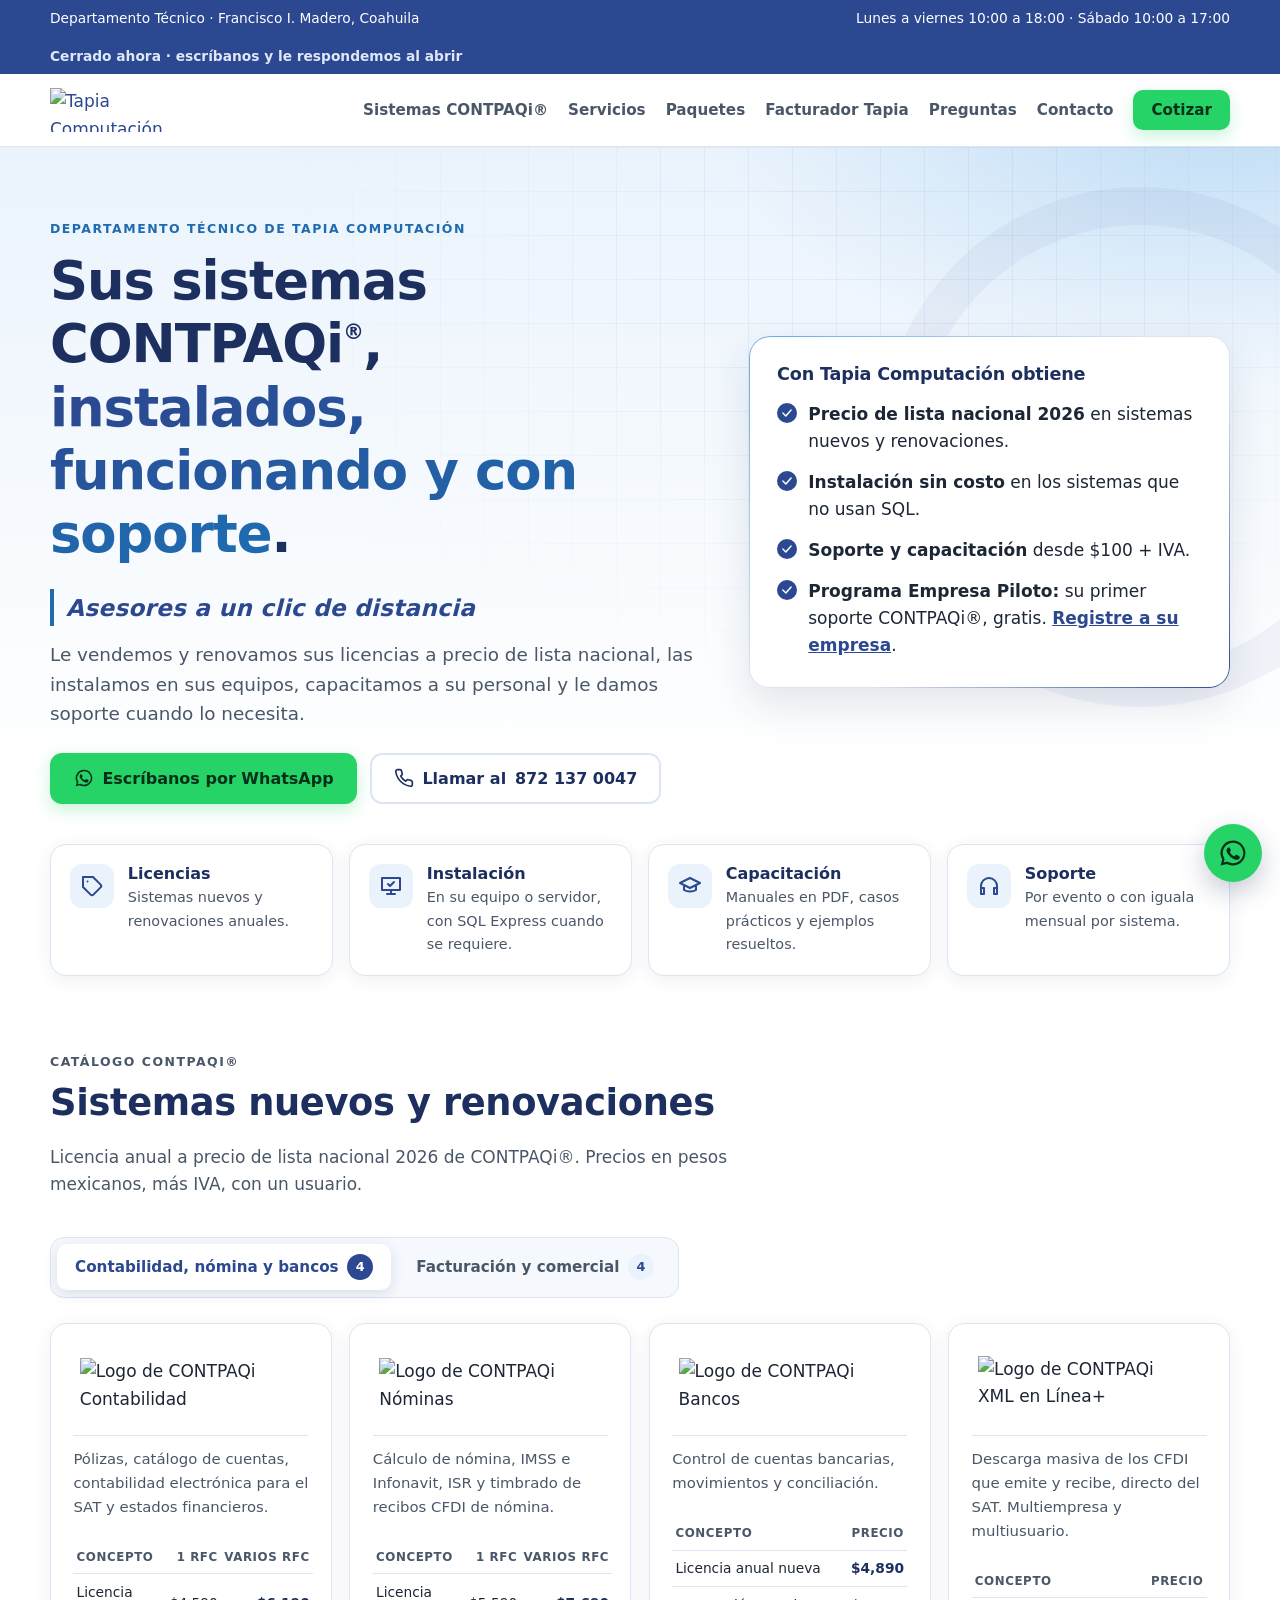
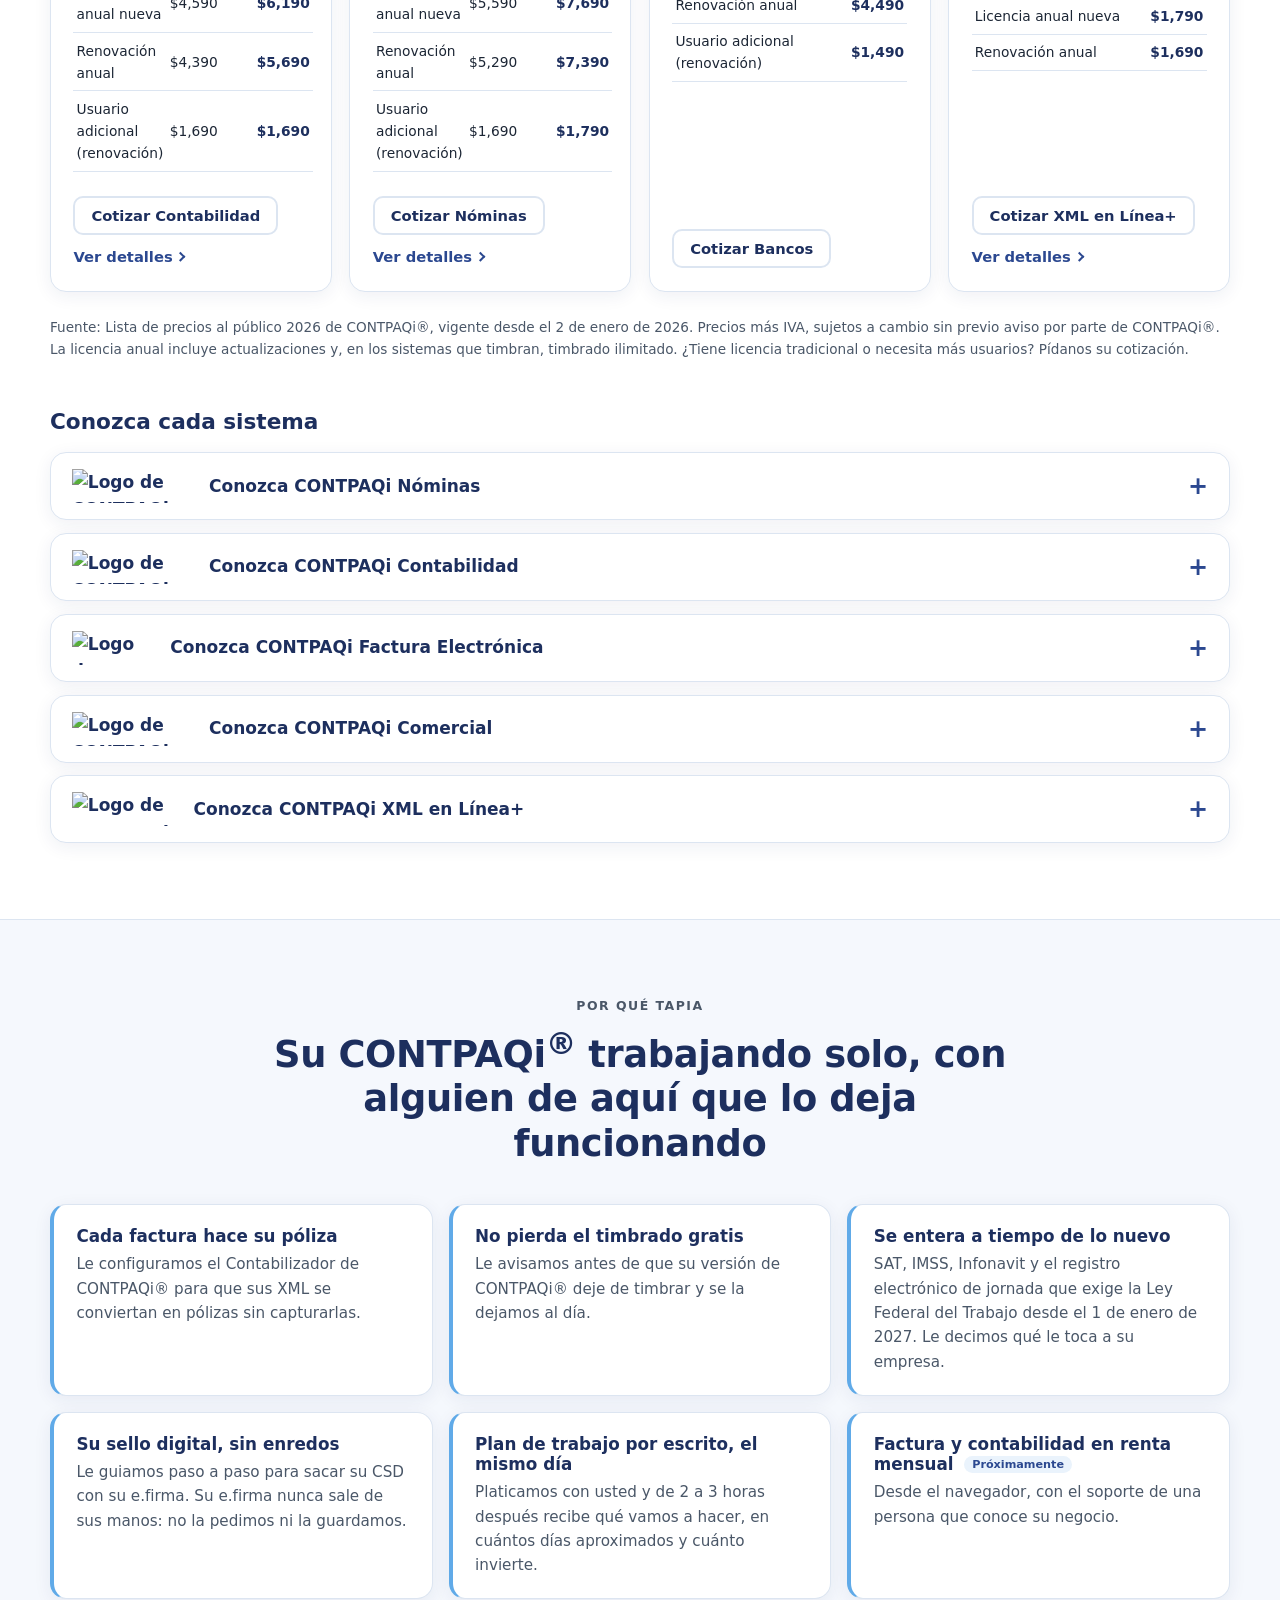
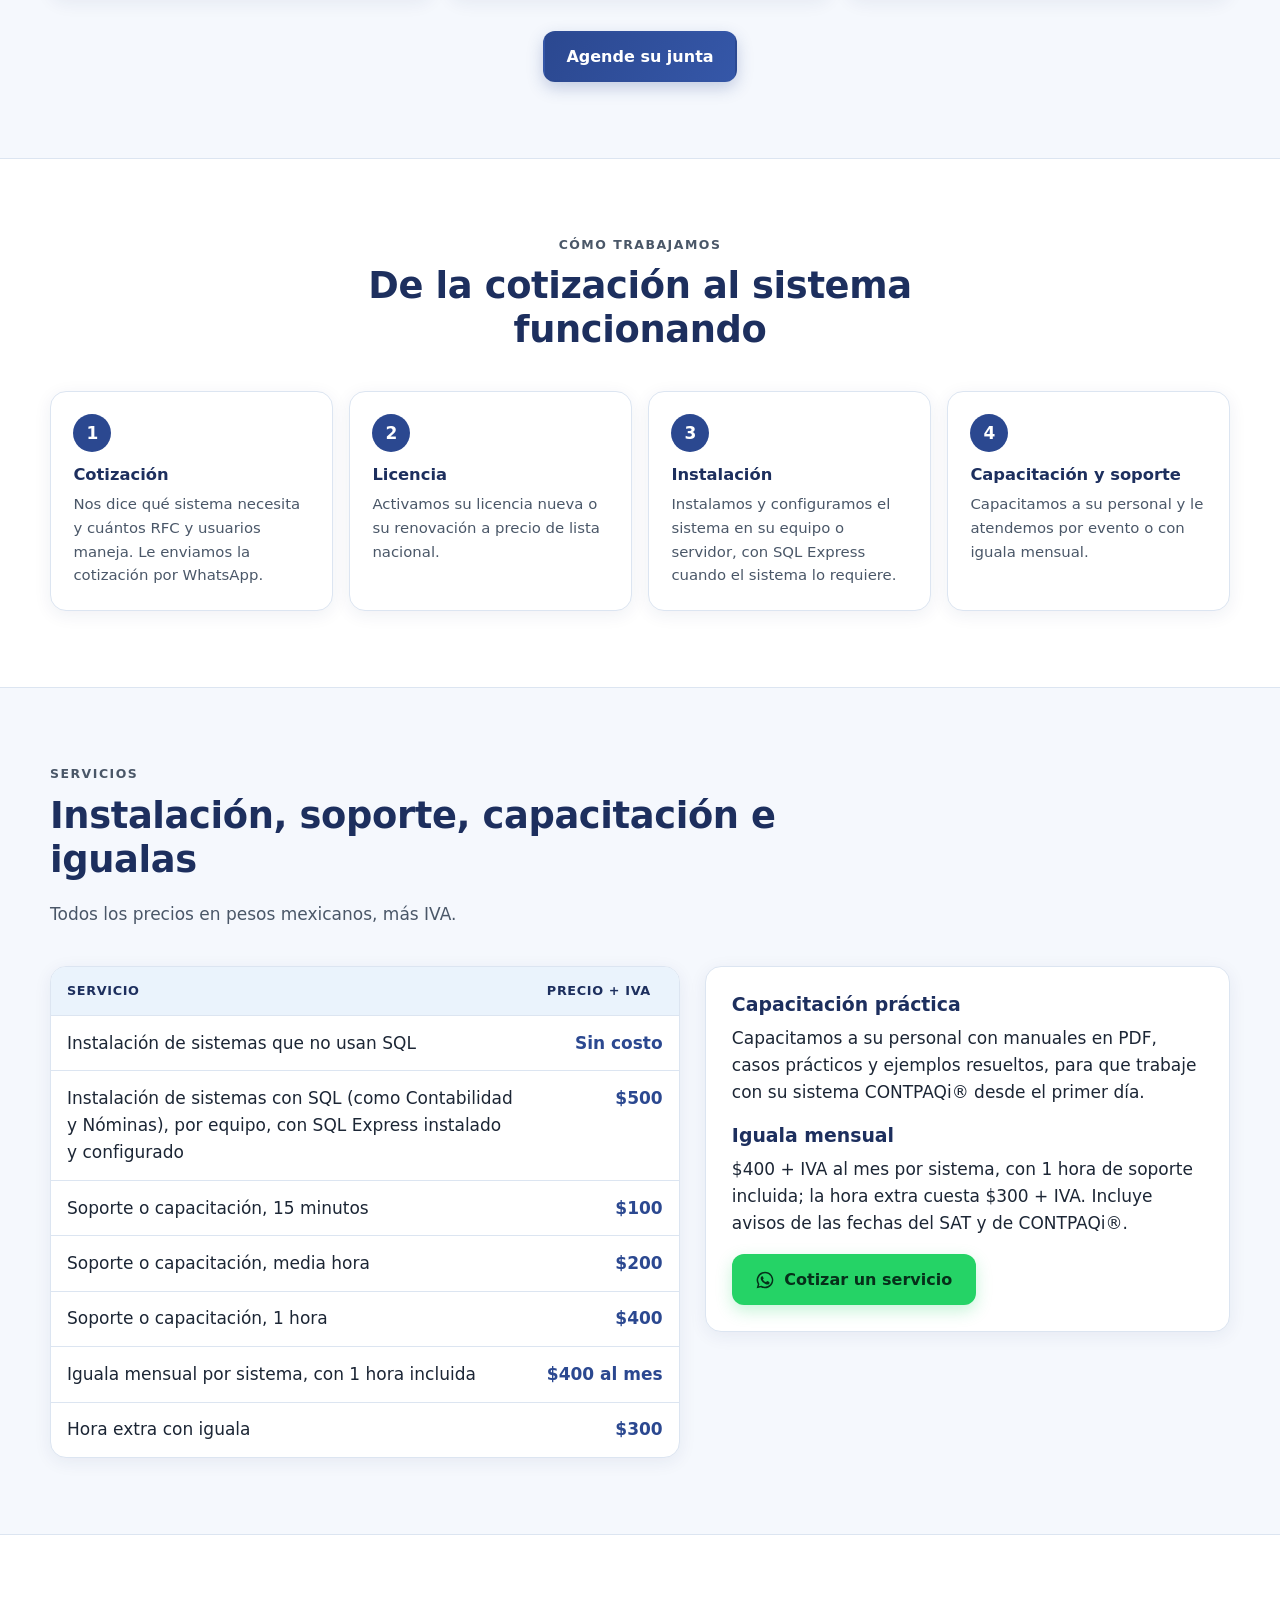
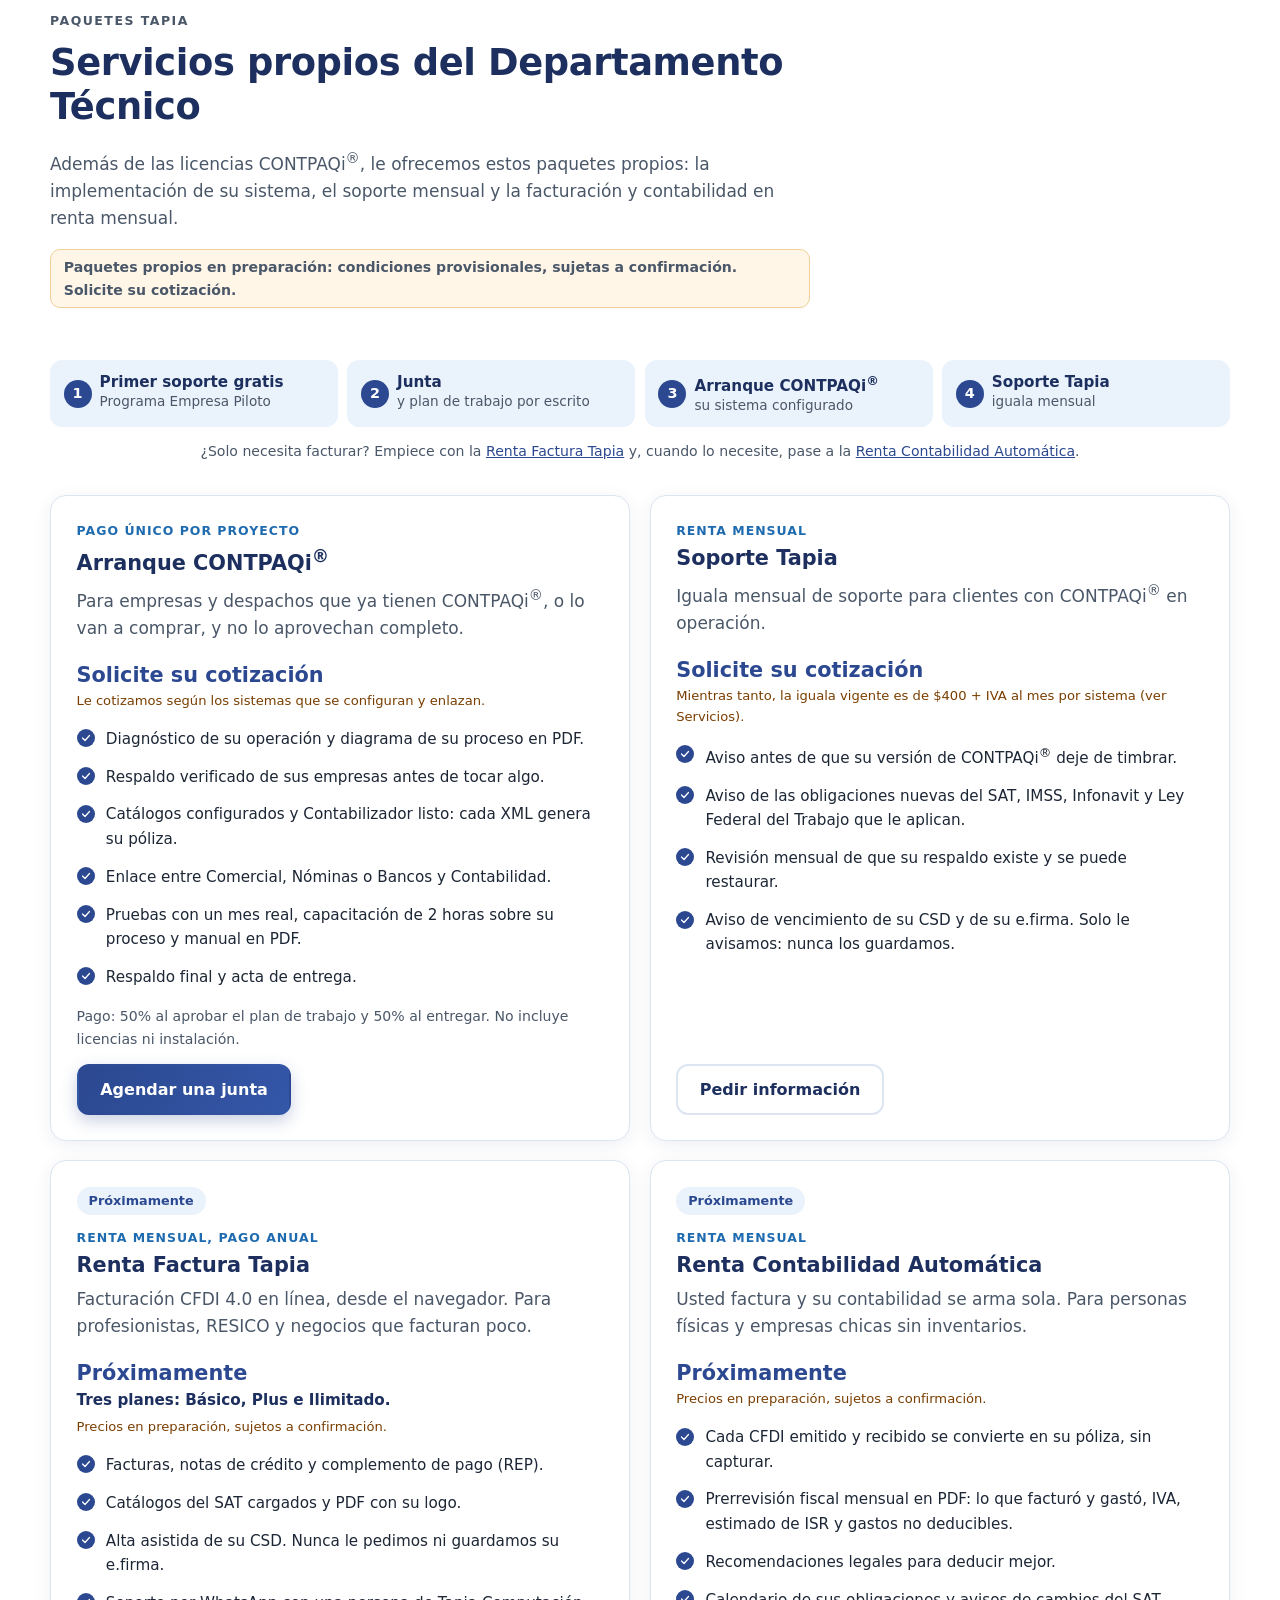
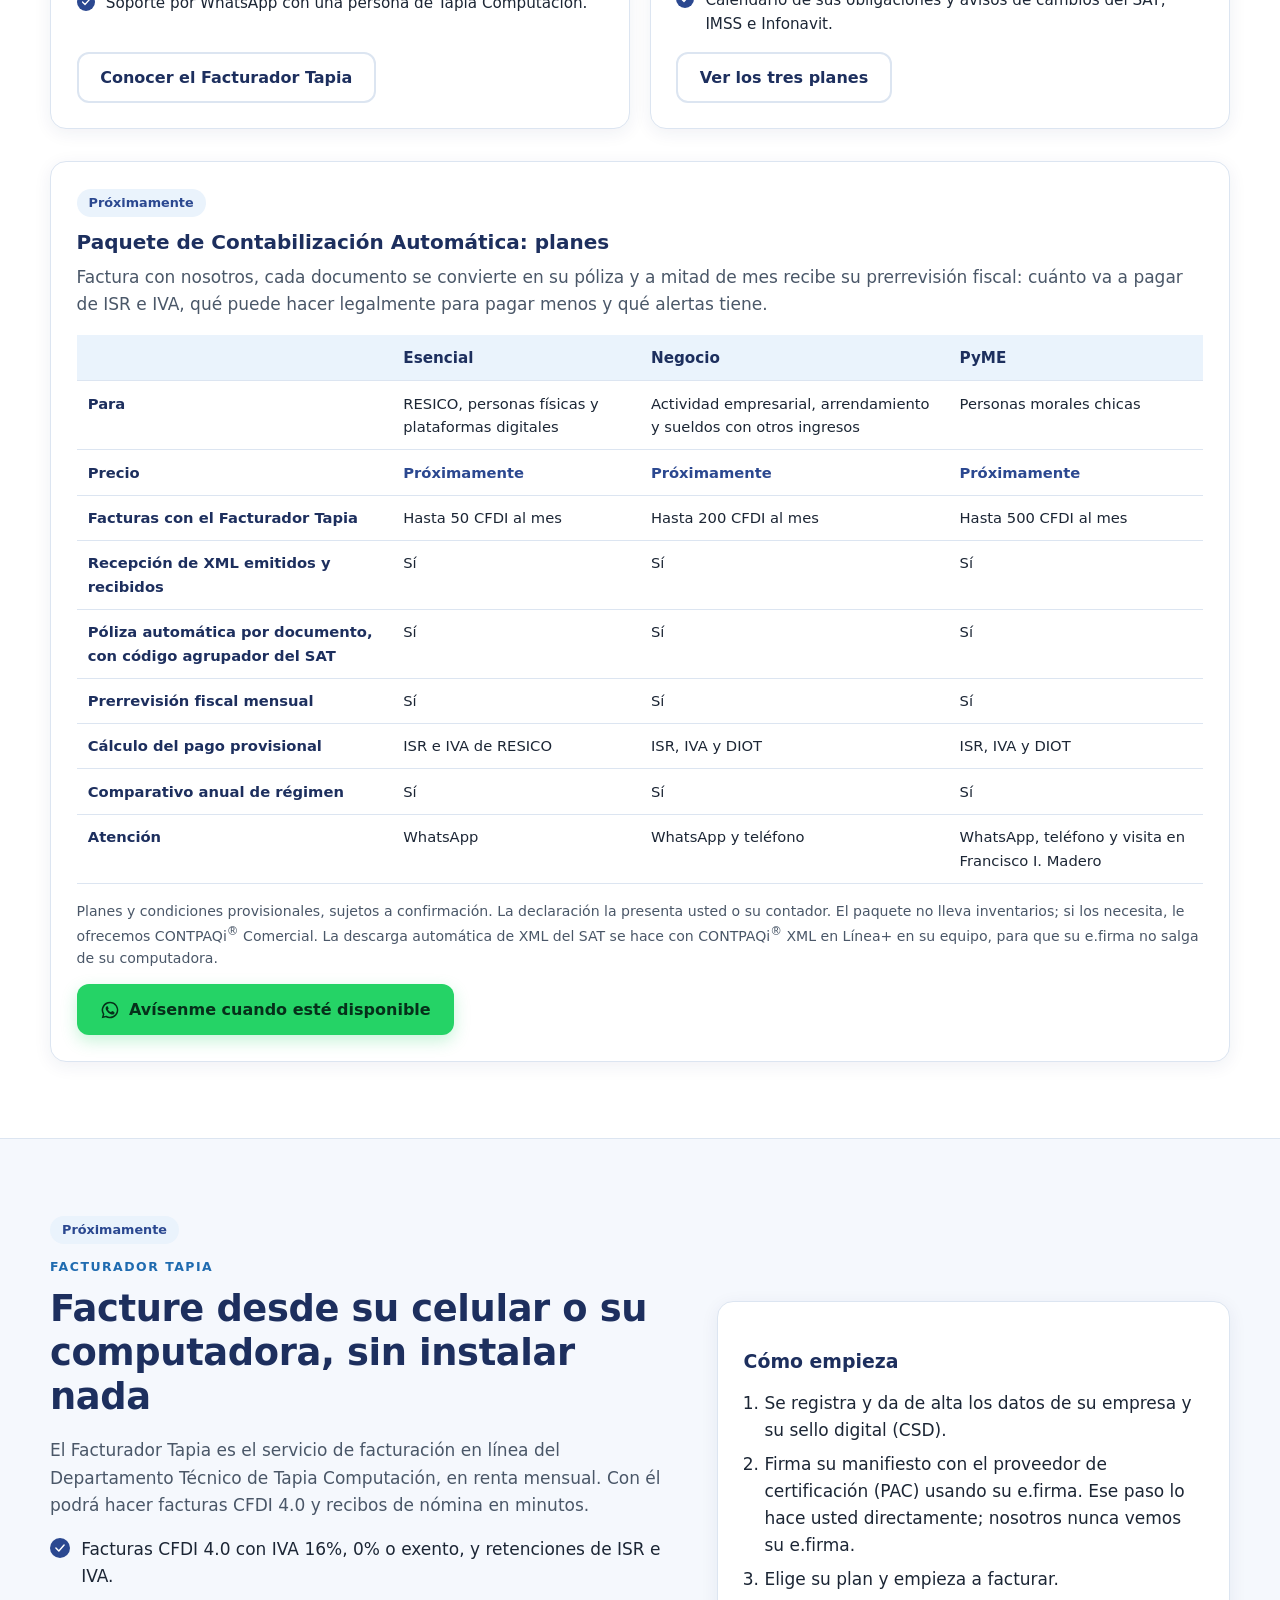
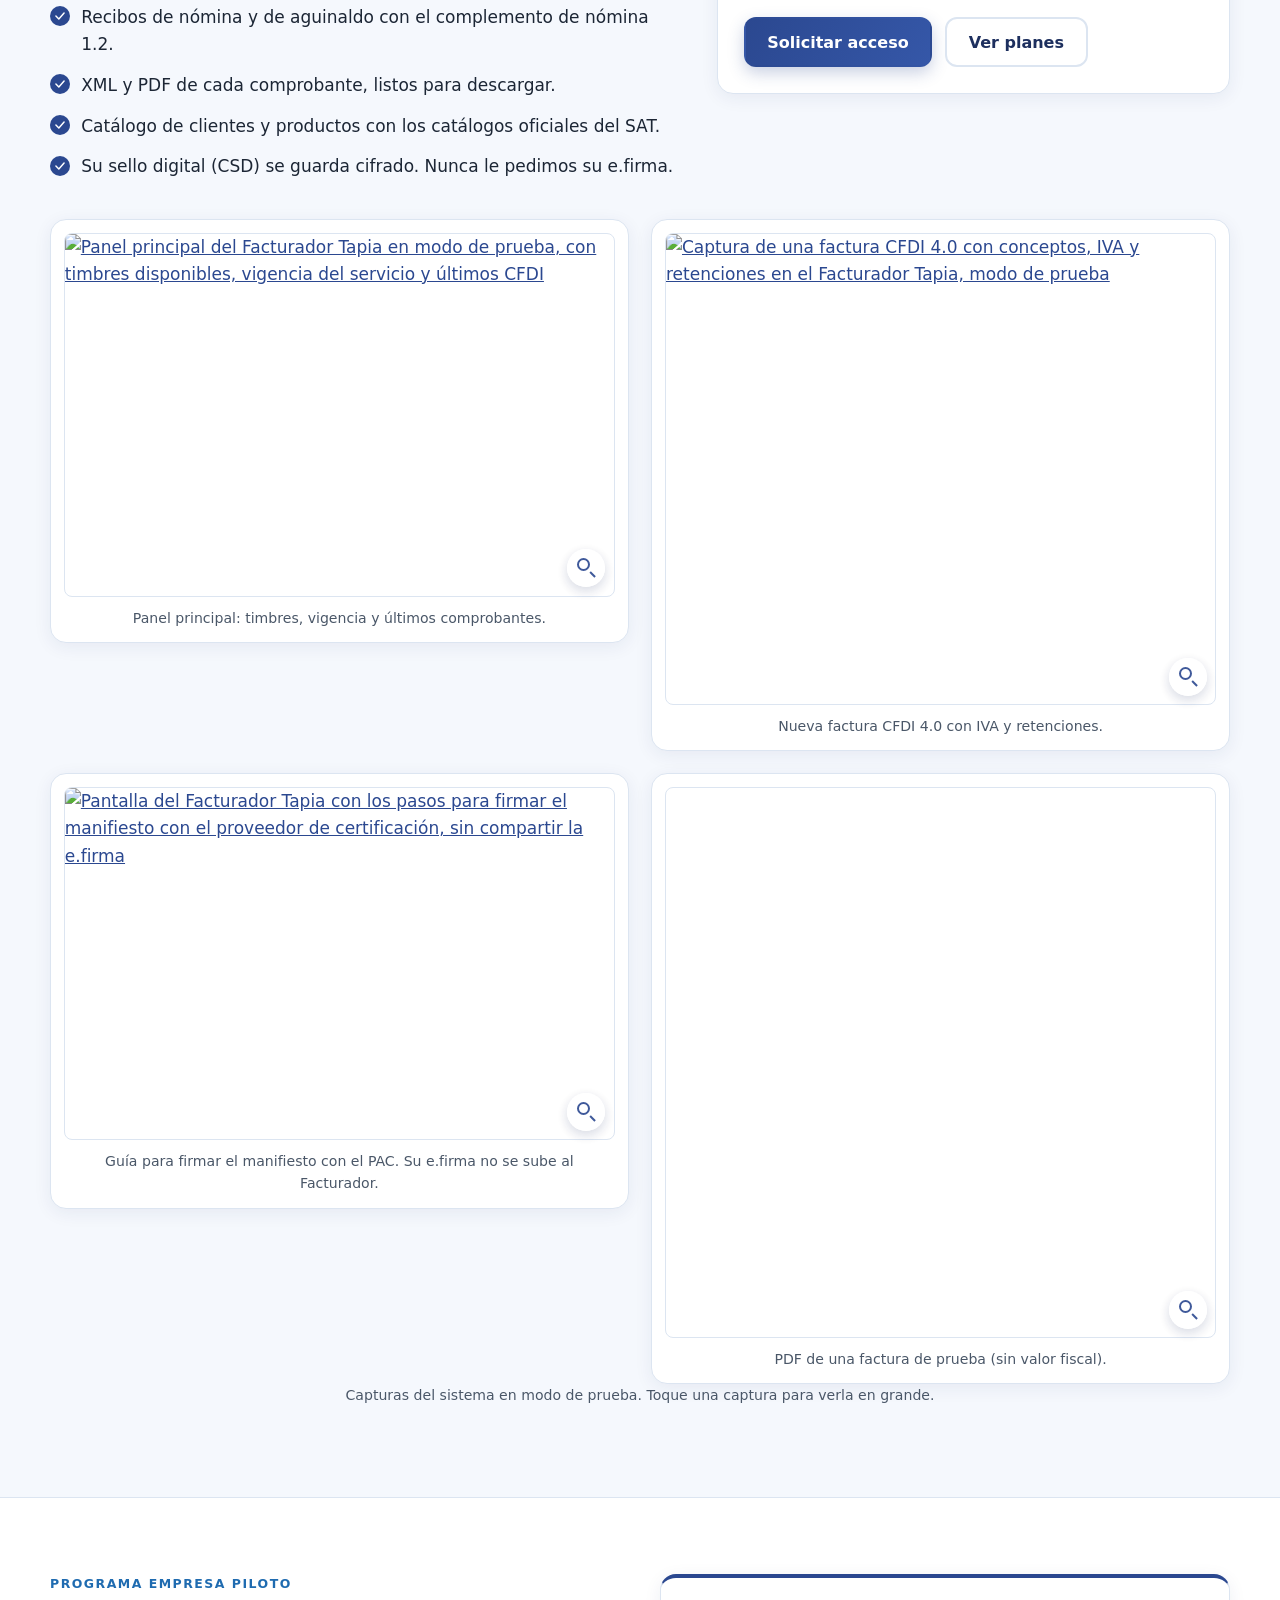
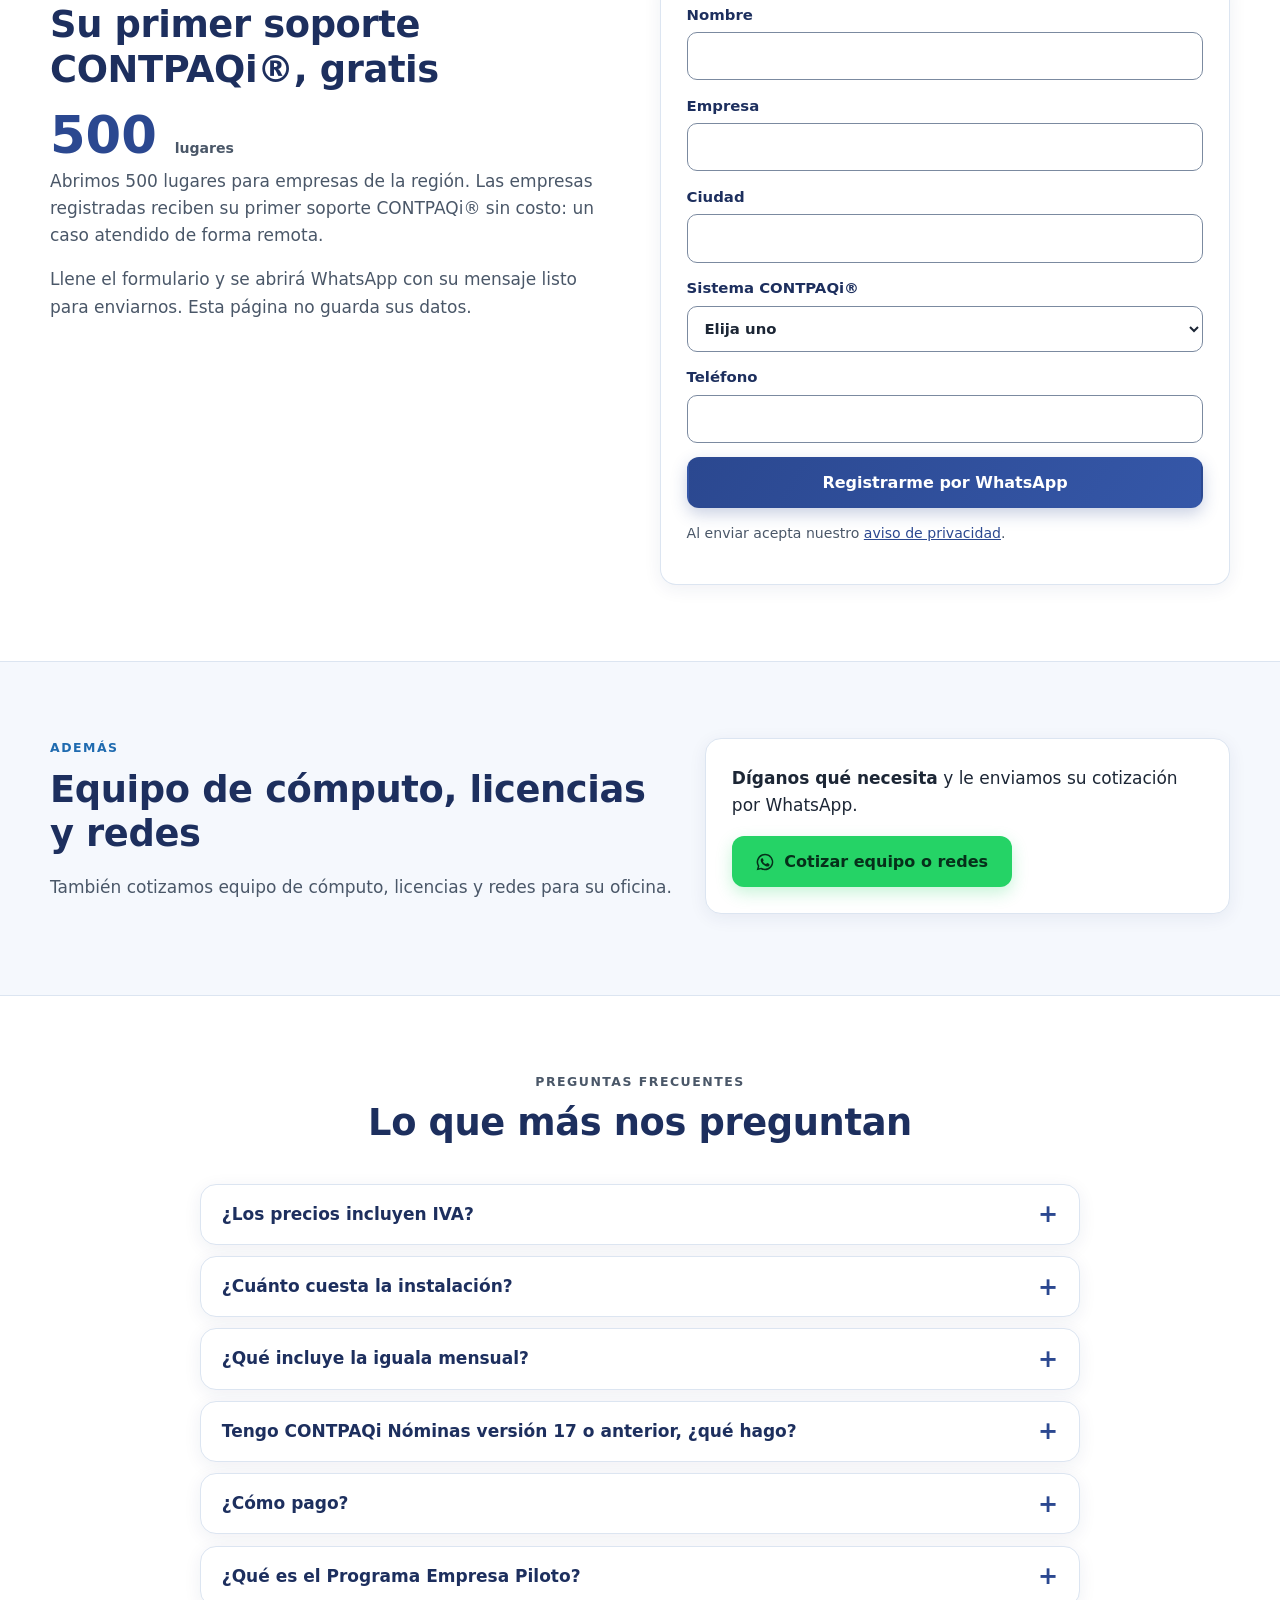
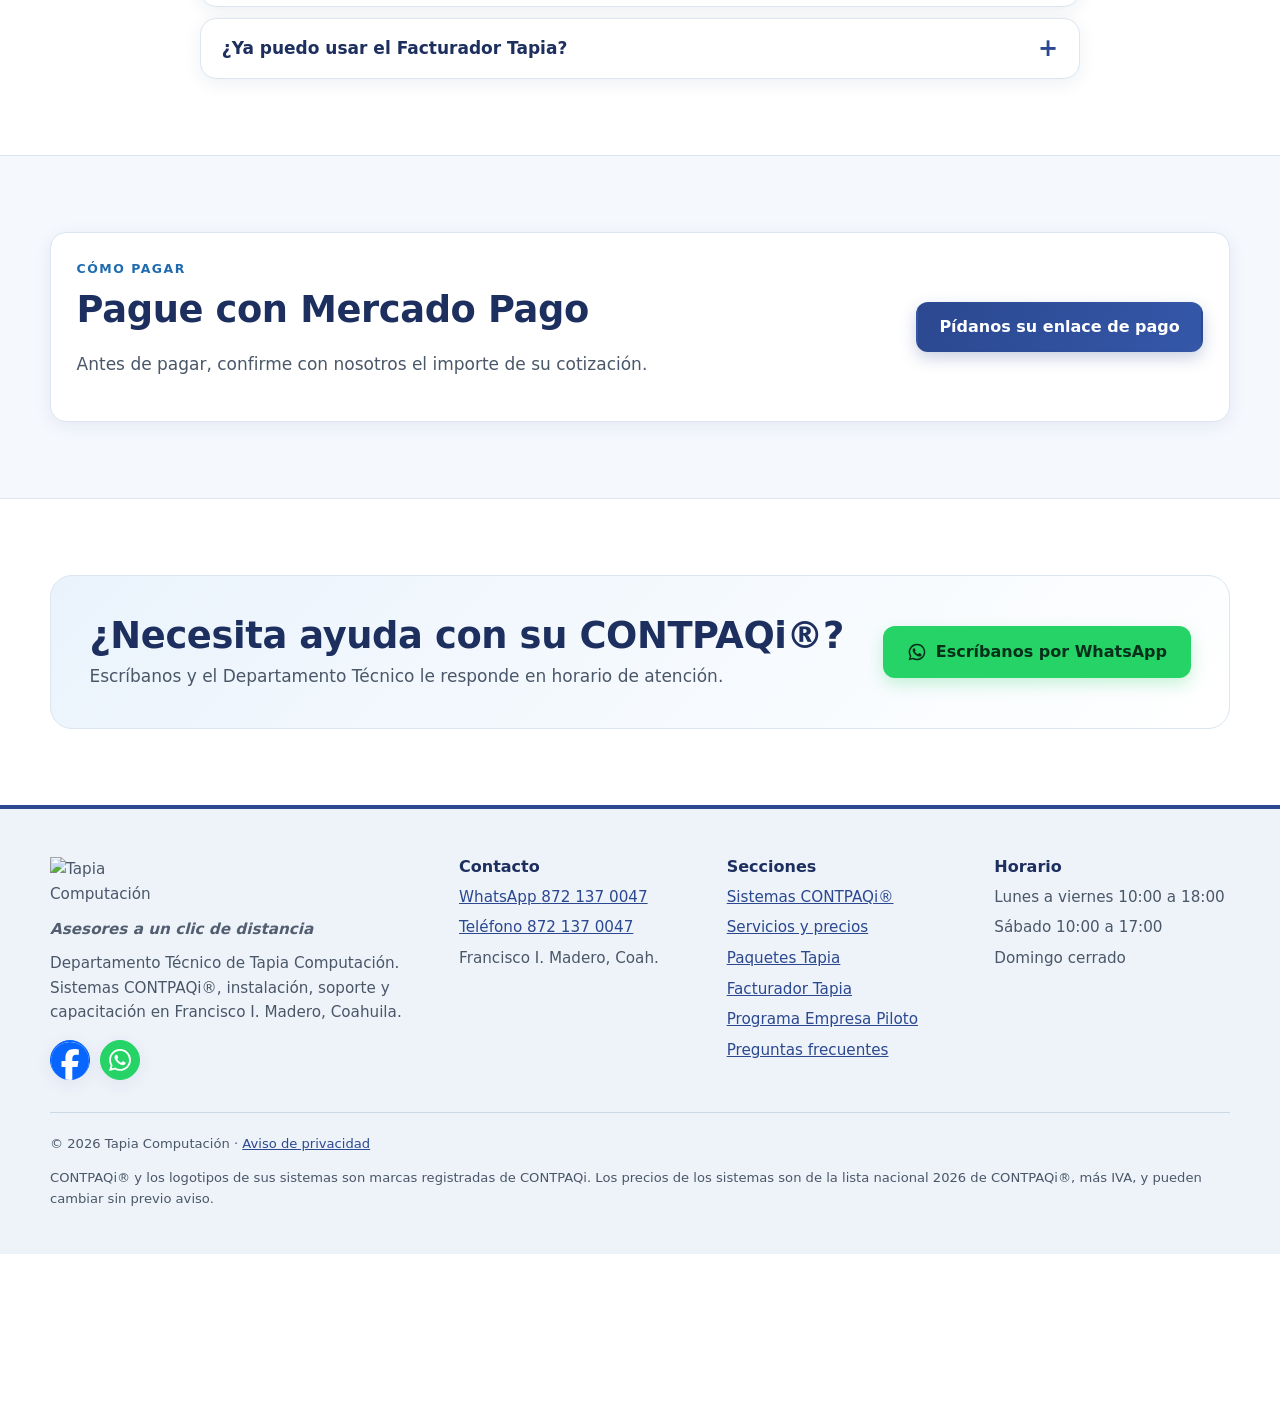
==== commit b861e7df: "Publicar sitio final v4" ====
--- a/index.html
+++ b/index.html
@@ -53,6 +53,8 @@
   <symbol id="i-wa" viewBox="0 0 24 24"><path fill="currentColor" d="M12 2a10 10 0 0 0-8.6 15.1L2 22l5-1.3A10 10 0 1 0 12 2Zm0 18.2a8.2 8.2 0 0 1-4.2-1.2l-.3-.2-3 .8.8-2.9-.2-.3A8.2 8.2 0 1 1 12 20.2Zm4.5-6.1c-.2-.1-1.5-.7-1.7-.8-.2-.1-.4-.1-.6.1l-.8 1c-.1.2-.3.2-.5.1a6.7 6.7 0 0 1-3.3-2.9c-.3-.4.2-.4.7-1.4.1-.2 0-.3 0-.4l-.8-1.8c-.2-.5-.4-.4-.6-.4h-.5a1 1 0 0 0-.7.3 3 3 0 0 0-.9 2.2 5.2 5.2 0 0 0 1.1 2.7 11.8 11.8 0 0 0 4.5 4c1.7.7 2.3.8 3.2.6.5-.1 1.5-.6 1.7-1.2.2-.6.2-1.1.2-1.2-.1-.1-.3-.2-.5-.3Z"/></symbol>
   <symbol id="i-tel" viewBox="0 0 24 24"><path fill="none" stroke="currentColor" stroke-width="2" stroke-linecap="round" stroke-linejoin="round" d="M22 16.9v3a2 2 0 0 1-2.2 2 19.8 19.8 0 0 1-8.6-3.1 19.5 19.5 0 0 1-6-6A19.8 19.8 0 0 1 2.1 4.2 2 2 0 0 1 4.1 2h3a2 2 0 0 1 2 1.7c.1.9.4 1.8.7 2.7a2 2 0 0 1-.5 2.1L8 9.8a16 16 0 0 0 6 6l1.3-1.3a2 2 0 0 1 2.1-.4c.9.3 1.8.6 2.7.7a2 2 0 0 1 1.7 2Z"/></symbol>
   <symbol id="i-fb" viewBox="0 0 24 24"><path fill="currentColor" d="M13.5 21v-7.6h2.6l.4-3h-3V8.5c0-.9.3-1.5 1.5-1.5h1.6V4.3c-.3 0-1.2-.1-2.3-.1-2.3 0-3.9 1.4-3.9 4v2.2H7.8v3h2.6V21h3.1Z"/></symbol>
+  <symbol id="i-fb-oficial" viewBox="0 0 24 24"><circle cx="12" cy="12" r="11.95" fill="#FFFFFF"/><path fill="#0866FF" d="M9.101 23.691v-7.98H6.627v-3.667h2.474v-1.58c0-4.085 1.848-5.978 5.858-5.978.401 0 .955.042 1.468.103a8.68 8.68 0 0 1 1.141.195v3.325a8.623 8.623 0 0 0-.653-.036 26.805 26.805 0 0 0-.733-.009c-.707 0-1.259.096-1.675.309a1.686 1.686 0 0 0-.679.622c-.258.42-.374.995-.374 1.752v1.297h3.919l-.386 2.103-.287 1.564h-3.246v8.245C19.396 23.238 24 18.179 24 12.044c0-6.627-5.373-12-12-12s-12 5.373-12 12c0 5.628 3.874 10.35 9.101 11.647Z"/></symbol>
+  <symbol id="i-wa-oficial" viewBox="0 0 24 24"><path fill="#FFFFFF" d="M17.472 14.382c-.297-.149-1.758-.867-2.03-.967-.273-.099-.471-.148-.67.15-.197.297-.767.966-.94 1.164-.173.199-.347.223-.644.075-.297-.15-1.255-.463-2.39-1.475-.883-.788-1.48-1.761-1.653-2.059-.173-.297-.018-.458.13-.606.134-.133.298-.347.446-.52.149-.174.198-.298.298-.497.099-.198.05-.371-.025-.52-.075-.149-.669-1.612-.916-2.207-.242-.579-.487-.5-.669-.51-.173-.008-.371-.01-.57-.01-.198 0-.52.074-.792.372-.272.297-1.04 1.016-1.04 2.479 0 1.462 1.065 2.875 1.213 3.074.149.198 2.096 3.2 5.077 4.487.709.306 1.262.489 1.694.625.712.227 1.36.195 1.871.118.571-.085 1.758-.719 2.006-1.413.248-.694.248-1.289.173-1.413-.074-.124-.272-.198-.57-.347m-5.421 7.403h-.004a9.87 9.87 0 01-5.031-1.378l-.361-.214-3.741.982.998-3.648-.235-.374a9.86 9.86 0 01-1.51-5.26c.001-5.45 4.436-9.884 9.888-9.884 2.64 0 5.122 1.03 6.988 2.898a9.825 9.825 0 012.893 6.994c-.003 5.45-4.437 9.884-9.885 9.884m8.413-18.297A11.815 11.815 0 0012.05 0C5.495 0 .16 5.335.157 11.892c0 2.096.547 4.142 1.588 5.945L.057 24l6.305-1.654a11.882 11.882 0 005.683 1.448h.005c6.554 0 11.89-5.335 11.893-11.893a11.821 11.821 0 00-3.48-8.413Z"/></symbol>
   <symbol id="i-check" viewBox="0 0 24 24"><path fill="none" stroke="currentColor" stroke-width="2.5" stroke-linecap="round" stroke-linejoin="round" d="m5 12 5 5 9-10"/></symbol>
   <symbol id="i-precio" viewBox="0 0 24 24"><path fill="none" stroke="currentColor" stroke-width="2" stroke-linecap="round" stroke-linejoin="round" d="M20.6 13.4 13.4 20.6a2 2 0 0 1-2.8 0L3 13V3h10l7.6 7.6a2 2 0 0 1 0 2.8ZM7.5 7.5h.01"/></symbol>
   <symbol id="i-instala" viewBox="0 0 24 24"><path fill="none" stroke="currentColor" stroke-width="2" stroke-linecap="round" stroke-linejoin="round" d="M3 4h18v12H3zM8 20h8M12 16v4M9 10l2 2 4-4"/></symbol>
@@ -95,6 +97,7 @@
     <div>
       <p class="sobretitulo">Departamento Técnico de Tapia Computación</p>
       <h1>Sus sistemas CONTPAQi<sup>®</sup>, <span>instalados, funcionando y con soporte</span>.</h1>
+      <p class="hero__eslogan">Asesores a un clic de distancia</p>
       <p class="hero__lead">Le vendemos y renovamos sus licencias a precio de lista nacional, las instalamos en sus equipos, capacitamos a su personal y le damos soporte cuando lo necesita.</p>
       <div class="acciones">
         <a class="btn btn--wa" href="https://wa.me/528721370047?text=Hola%2C%20Tapia%20Computaci%C3%B3n.%20Me%20interesa%20CONTPAQi%2C%20%C2%BFme%20pueden%20atender%3F" data-wa="Hola, Tapia Computación. Me interesa CONTPAQi, ¿me pueden atender?" target="_blank" rel="noopener"><svg width="20" height="20" aria-hidden="true"><use href="#i-wa"/></svg> Escríbanos por WhatsApp</a>
@@ -746,10 +749,11 @@
     <div class="pie__fila">
       <div>
         <img class="pie__logo" src="img/logo/tapia_logo.svg" width="433" height="155" alt="Tapia Computación" loading="lazy">
+        <p class="pie__eslogan">Asesores a un clic de distancia</p>
         <p>Departamento Técnico de Tapia Computación. Sistemas CONTPAQi®, instalación, soporte y capacitación en Francisco I. Madero, Coahuila.</p>
         <ul class="redes" aria-label="Redes sociales de Tapia Computación">
-          <li><a href="https://www.facebook.com/tapiacomputacionoficial" target="_blank" rel="noopener" aria-label="Facebook de Tapia Computación"><svg width="20" height="20" aria-hidden="true"><use href="#i-fb"/></svg></a></li>
-          <li><a href="https://wa.me/528721370047?text=Hola%2C%20Tapia%20Computaci%C3%B3n.%20Me%20interesa%20CONTPAQi%2C%20%C2%BFme%20pueden%20atender%3F" data-wa="Hola, Tapia Computación. Me interesa CONTPAQi, ¿me pueden atender?" target="_blank" rel="noopener" aria-label="WhatsApp de Tapia Computación"><svg width="20" height="20" aria-hidden="true"><use href="#i-wa"/></svg></a></li>
+          <li><a href="https://www.facebook.com/tapiacomputacionoficial" target="_blank" rel="noopener" class="red-fb" aria-label="Facebook de Tapia Computación"><svg width="20" height="20" aria-hidden="true"><use href="#i-fb-oficial"/></svg></a></li>
+          <li><a href="https://wa.me/528721370047?text=Hola%2C%20Tapia%20Computaci%C3%B3n.%20Me%20interesa%20CONTPAQi%2C%20%C2%BFme%20pueden%20atender%3F" data-wa="Hola, Tapia Computación. Me interesa CONTPAQi, ¿me pueden atender?" target="_blank" rel="noopener" class="red-wa" aria-label="WhatsApp de Tapia Computación"><svg width="20" height="20" aria-hidden="true"><use href="#i-wa-oficial"/></svg></a></li>
         </ul>
       </div>
       <div>
--- a/estilos.css
+++ b/estilos.css
@@ -416,3 +416,13 @@
 .redes a{display:grid;place-items:center;width:40px;height:40px;border-radius:50%;background:#fff;border:1px solid var(--borde);color:var(--marino);box-shadow:var(--sombra);transition:background .2s,color .2s,border-color .2s,transform .2s}
 .redes a:hover,.redes a:focus-visible{background:var(--marino);border-color:var(--marino);color:#fff;transform:translateY(-2px)}
 .redes svg{display:block;width:20px;height:20px}
+/* Íconos oficiales del pie */
+.pie .redes a.red-fb{background:#0866FF;border-color:#0866FF;padding:0}
+.pie .redes a.red-fb svg{width:40px;height:40px}
+.pie .redes a.red-wa{background:#25D366;border-color:#25D366}
+.pie .redes a.red-wa svg{width:22px;height:22px}
+.pie .redes a.red-fb:hover,.pie .redes a.red-fb:focus-visible,.pie .redes a.red-wa:hover,.pie .redes a.red-wa:focus-visible{filter:brightness(1.1)}
+
+/* Eslogan oficial */
+.hero__eslogan{font-size:clamp(1.15rem,2.2vw,1.45rem);font-weight:700;font-style:italic;color:var(--marino);margin:-.2rem 0 .9rem;padding-left:.75rem;border-left:4px solid var(--medio-texto);letter-spacing:.01em}
+.pie__eslogan{font-style:italic;font-weight:600;margin:-.3rem 0 .6rem;opacity:.95}
